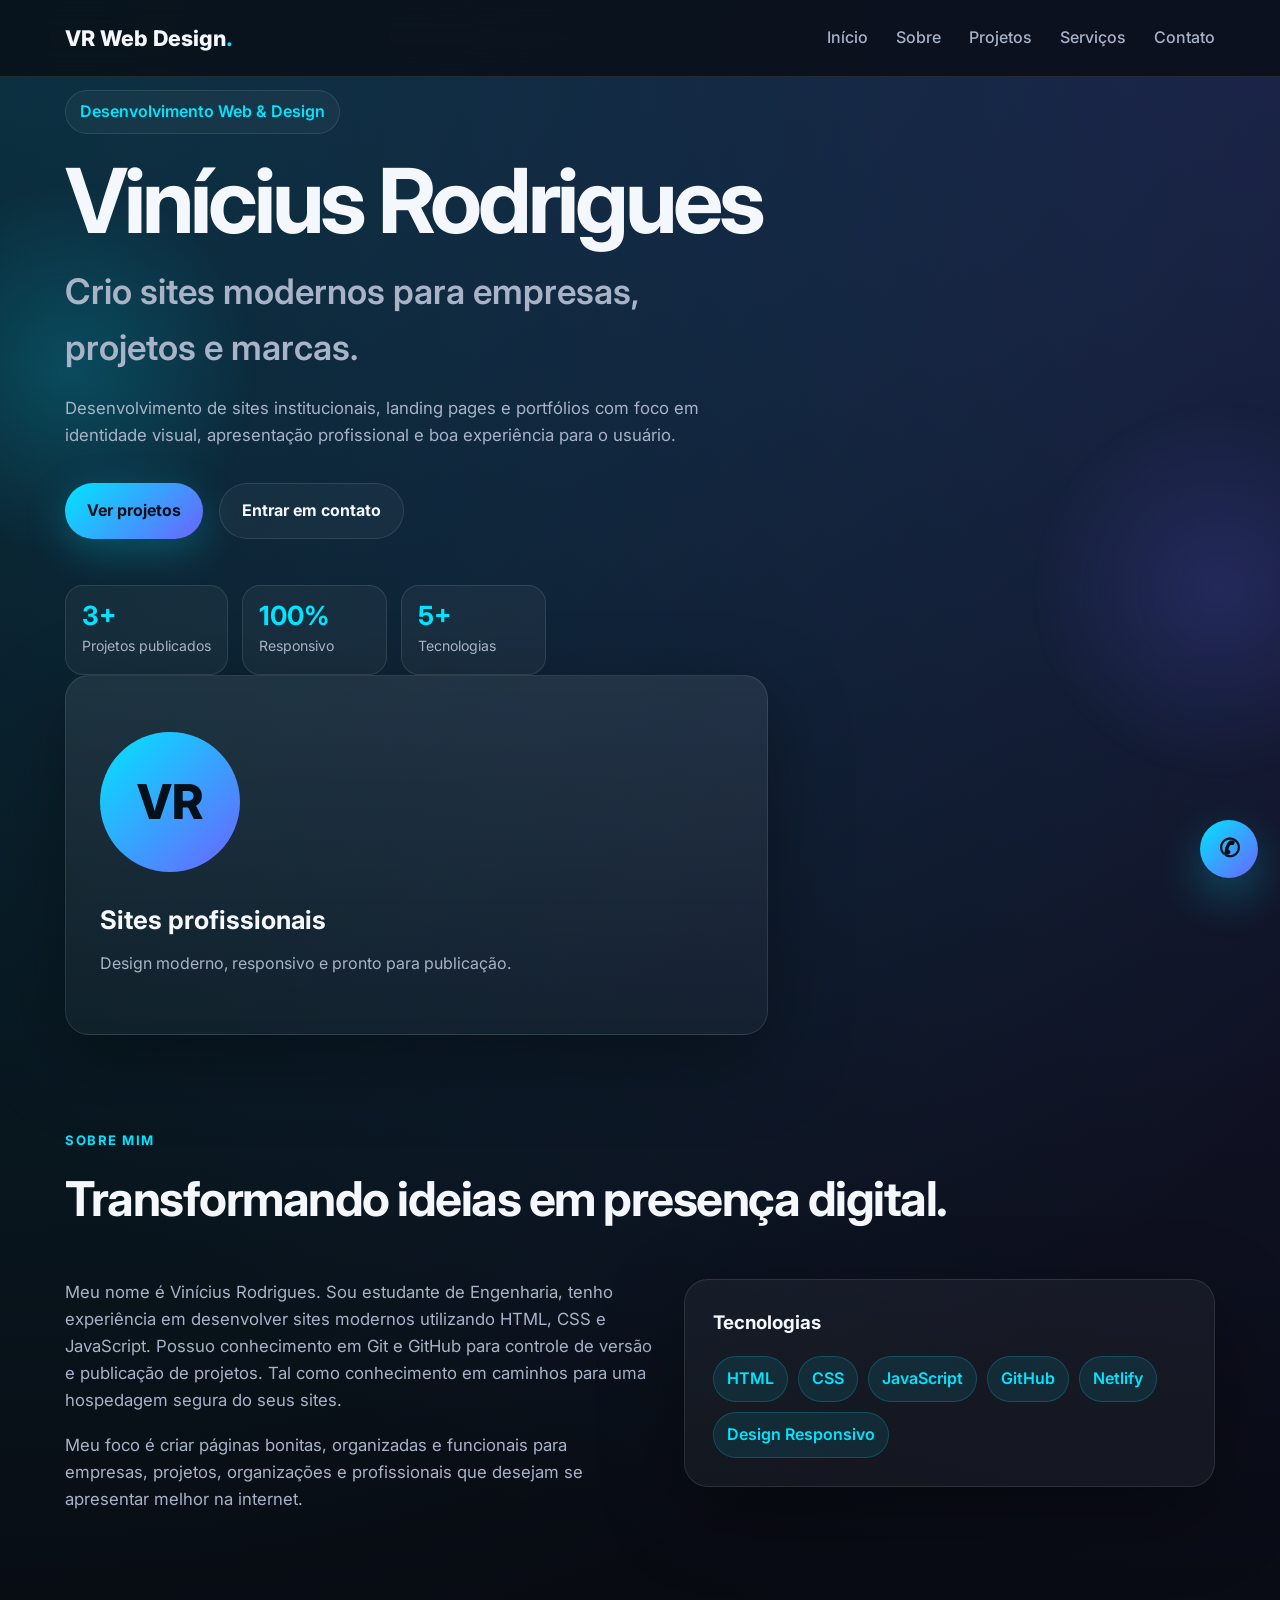
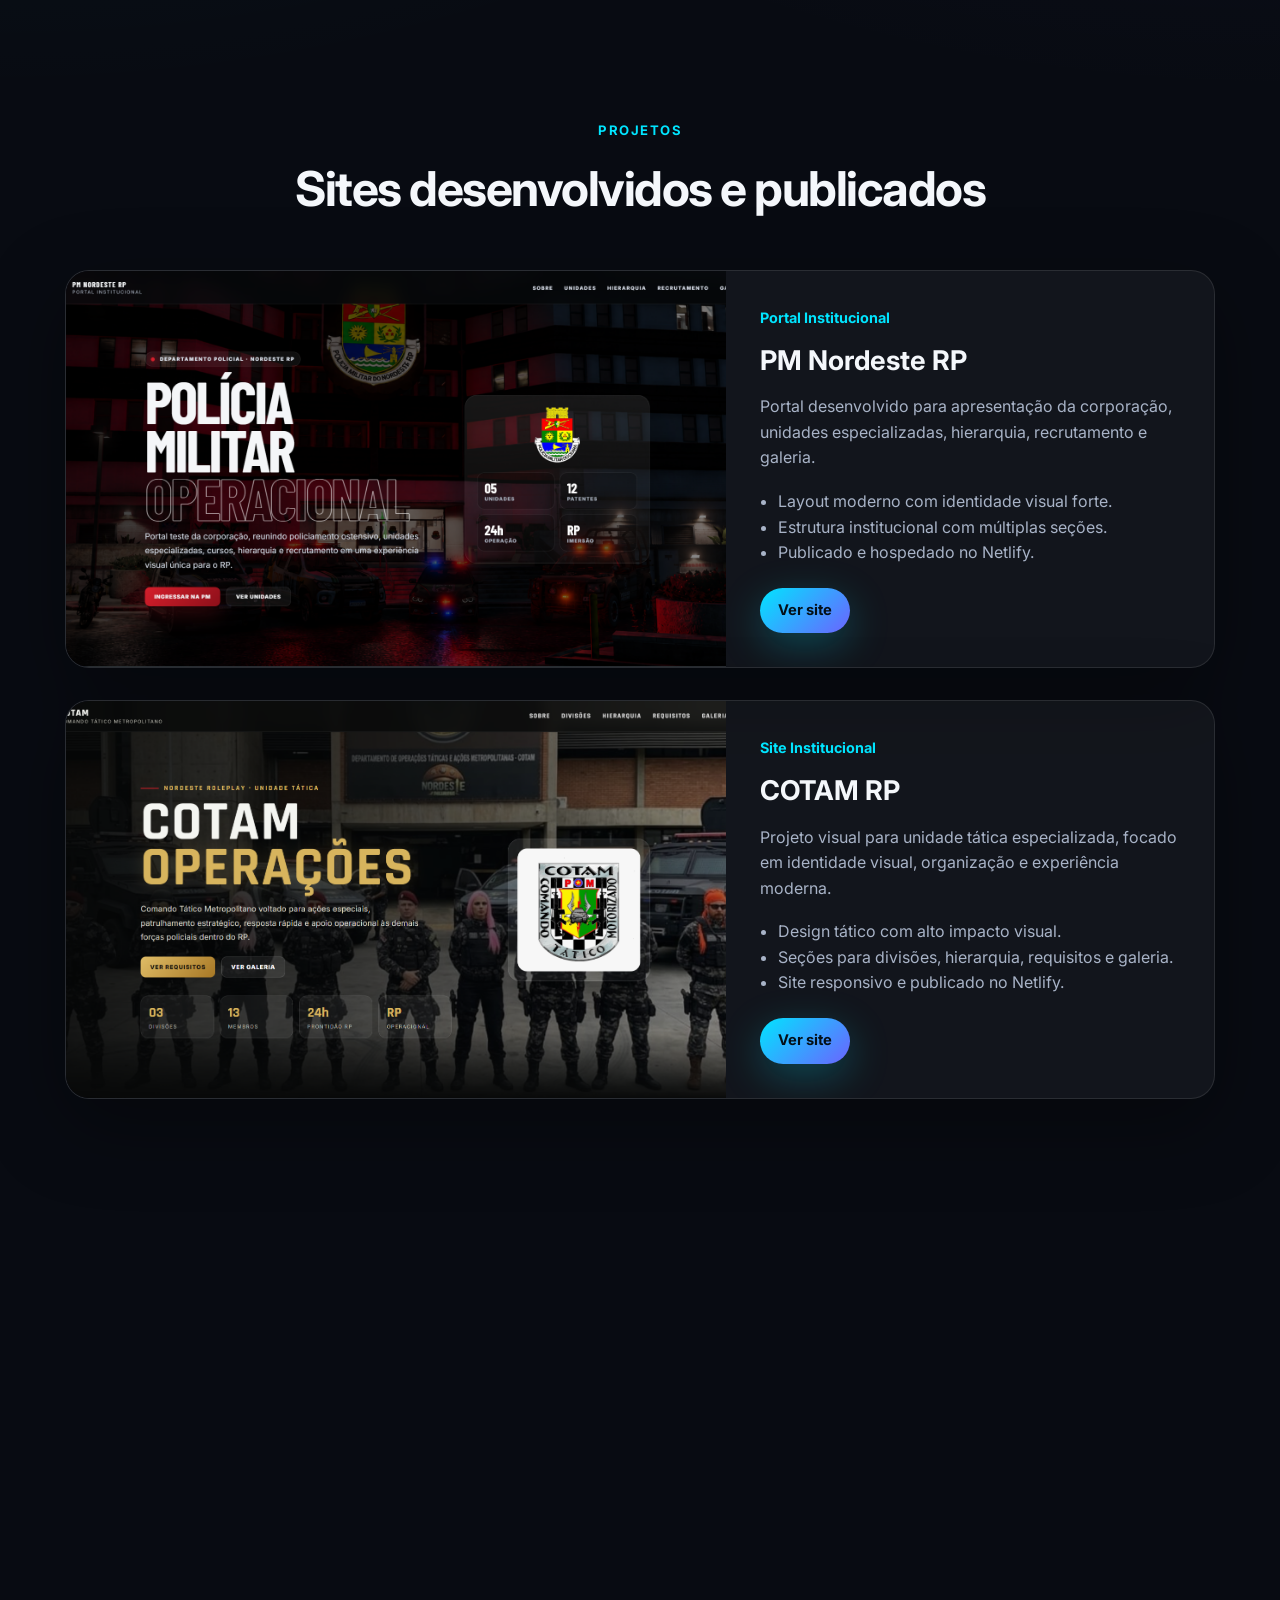
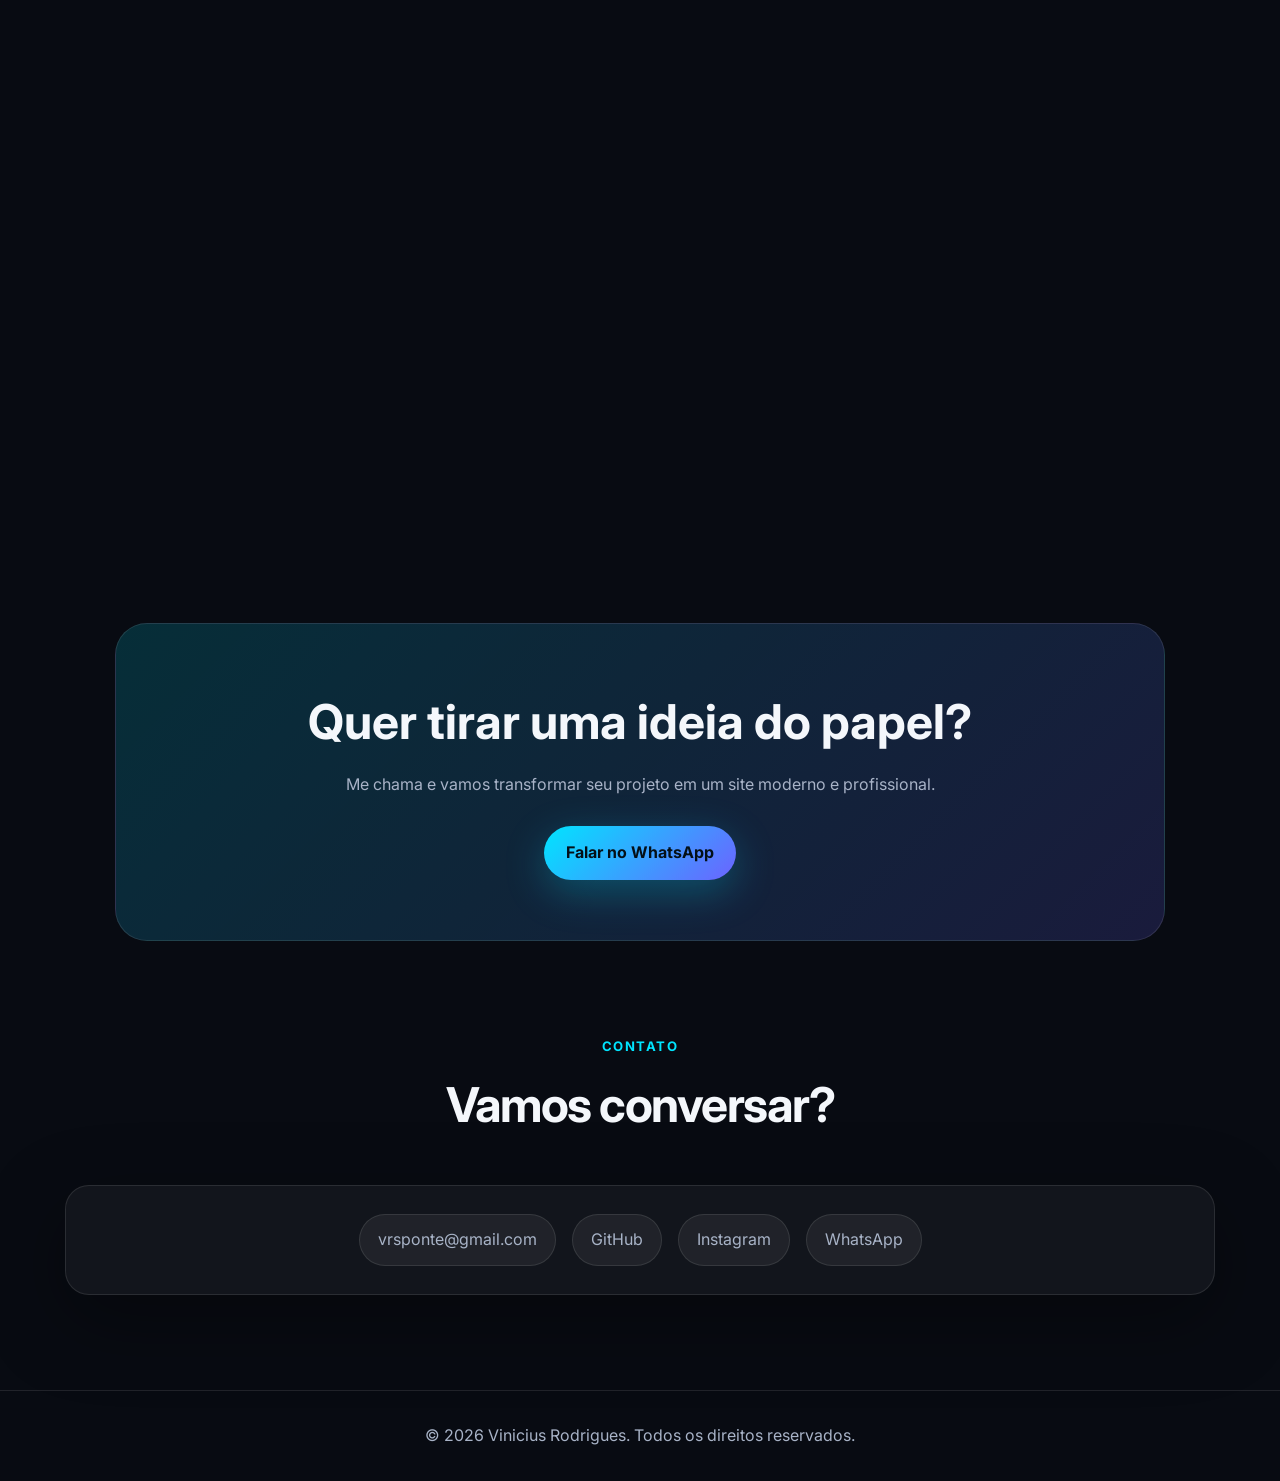
==== index.html @ f5737244 "Número atualizado" ====
<!DOCTYPE html>
<html lang="pt-BR">
<head>
  <meta charset="UTF-8" />
  <meta name="viewport" content="width=device-width, initial-scale=1.0" />
  <title>VR Web Design | Portfólio</title>
  <link rel="stylesheet" href="css/style.css" />
  <meta name="description" content="Portfólio da VR Web Design - Criação de sites modernos, institucionais e landing pages." />
</head>
<body>
  <header class="header">
    <nav class="navbar">
      <a href="#" class="logo">VR Web Design<span>.</span></a>

      <button class="menu-btn" id="menuBtn" aria-label="Abrir menu">
        ☰
      </button>

      <ul class="nav-links" id="navLinks">
        <li><a href="#inicio">Início</a></li>
        <li><a href="#sobre">Sobre</a></li>
        <li><a href="#projetos">Projetos</a></li>
        <li><a href="#servicos">Serviços</a></li>
        <li><a href="#contato">Contato</a></li>
      </ul>
    </nav>
  </header>

  <main>
    <section class="hero reveal" id="inicio">
      <div class="hero-content">
        <p class="tag">Desenvolvimento Web & Design</p>
        <h1>Vinícius Rodrigues</h1>
        <h2>Crio sites modernos para empresas, projetos e marcas.</h2>
        <p class="hero-text">
          Desenvolvimento de sites institucionais, landing pages e portfólios com foco em identidade visual,
          apresentação profissional e boa experiência para o usuário.
        </p>

        <div class="hero-buttons">
          <a href="#projetos" class="btn primary">Ver projetos</a>
          <a href="#contato" class="btn secondary">Entrar em contato</a>
        
        <div class="hero-stats">
          <div><strong data-count="3">0</strong><span>Projetos publicados</span></div>
          <div><strong data-count="100">0</strong><span>Responsivo</span></div>
          <div><strong data-count="5">0</strong><span>Tecnologias</span></div>
        </div>
      </div>

      <div class="hero-card float-card">
        <div class="profile-circle">VR</div>
        <h3>Sites profissionais</h3>
        <p>Design moderno, responsivo e pronto para publicação.</p>
      </div>
    </section>

    <section class="section about reveal" id="sobre">
      <div class="section-title">
        <p>Sobre mim</p>
        <h2>Transformando ideias em presença digital.</h2>
      </div>

      <div class="about-grid">
        <div>
          <p>
            Meu nome é Vinícius Rodrigues. Sou estudante de Engenharia, tenho experiência em desenvolver
            sites modernos utilizando HTML, CSS e JavaScript. Possuo conhecimento em Git e GitHub para
            controle de versão e publicação de projetos. Tal como conhecimento em caminhos para uma
            hospedagem segura do seus sites.
          </p>
          <p>
            Meu foco é criar páginas bonitas, organizadas e funcionais para empresas, projetos, organizações
            e profissionais que desejam se apresentar melhor na internet.
          </p>
        </div>

        <div class="skills-box">
          <h3>Tecnologias</h3>
          <div class="skills">
            <span>HTML</span>
            <span>CSS</span>
            <span>JavaScript</span>
            <span>GitHub</span>
            <span>Netlify</span>
            <span>Design Responsivo</span>
          </div>
        </div>
      </div>
    </section>

    <section class="section projects reveal" id="projetos">
      <div class="section-title center">
        <p>Projetos</p>
        <h2>Sites desenvolvidos e publicados</h2>
      </div>

      <div class="projects-grid">
        <article class="project-card reveal-item">
          <a href="https://pm-nrp.netlify.app" target="_blank" class="project-image-link" aria-label="Acessar PM Nordeste RP">
            <img src="assets/imagens/pm-nordeste-rp.png" alt="Screenshot do site PM Nordeste RP" class="project-image">
          </a>
          <div class="project-info">
            <span>Portal Institucional</span>
            <h3>PM Nordeste RP</h3>
            <p>
              Portal desenvolvido para apresentação da corporação, unidades especializadas, hierarquia,
              recrutamento e galeria.
            </p>
            <ul>
              <li>Layout moderno com identidade visual forte.</li>
              <li>Estrutura institucional com múltiplas seções.</li>
              <li>Publicado e hospedado no Netlify.</li>
            </ul>
            <div class="project-actions">
              <a href="https://pm-nrp.netlify.app" target="_blank" class="btn primary small">Ver site</a>
            </div>
          </div>
        </article>

        <article class="project-card reveal-item">
          <a href="https://cotamnrp.netlify.app" target="_blank" class="project-image-link" aria-label="Acessar COTAM RP">
            <img src="assets/imagens/cotam-rp.png" alt="Screenshot do site COTAM RP" class="project-image">
          </a>
          <div class="project-info">
            <span>Site Institucional</span>
            <h3>COTAM RP</h3>
            <p>
              Projeto visual para unidade tática especializada, focado em identidade visual,
              organização e experiência moderna.
            </p>
            <ul>
              <li>Design tático com alto impacto visual.</li>
              <li>Seções para divisões, hierarquia, requisitos e galeria.</li>
              <li>Site responsivo e publicado no Netlify.</li>
            </ul>
            <div class="project-actions">
              <a href="https://cotamnrp.netlify.app" target="_blank" class="btn primary small">Ver site</a>
            </div>
          </div>
        </article>

        <article class="project-card reveal-item">
          <a href="https://aiotisolucoes.com.br" target="_blank" class="project-image-link" aria-label="Acessar AIOTI Soluções Industriais">
            <img src="assets/imagens/aioti.png" alt="Screenshot do site AIOTI Soluções Industriais" class="project-image">
          </a>
          <div class="project-info">
            <span>Site Empresarial</span>
            <h3>AIOTI Soluções Industriais</h3>
            <p>
              Site corporativo voltado para automação industrial, monitoramento IoT, coleta de dados
              e soluções para indústria.
            </p>
            <ul>
              <li>Visual claro, tecnológico e profissional.</li>
              <li>Apresentação de serviços, projetos e soluções industriais.</li>
              <li>Publicado com domínio próprio.</li>
            </ul>
            <div class="project-actions">
              <a href="https://aiotisolucoes.com.br" target="_blank" class="btn primary small">Ver site</a>
            </div>
          </div>
        </article>
      </div>
    </section>

    <section class="section services reveal" id="servicos">
      <div class="section-title center">
        <p>Serviços</p>
        <h2>O que posso desenvolver</h2>
      </div>

      <div class="services-grid">
        <div class="service-card reveal-item">
          <h3>Landing Pages</h3>
          <p>Páginas objetivas para apresentar produtos, serviços, eventos ou campanhas.</p>
        </div>

        <div class="service-card reveal-item">
          <h3>Sites Institucionais</h3>
          <p>Sites completos para empresas, negócios, organizações e projetos.</p>
        </div>

        <div class="service-card reveal-item">
          <h3>Portfólios</h3>
          <p>Sites pessoais para profissionais mostrarem trabalhos, serviços e contato.</p>
        </div>

        <div class="service-card reveal-item">
          <h3>Manutenção</h3>
          <p>Ajustes visuais, atualização de informações, melhorias e novas seções.</p>
        </div>
      </div>
    </section>

    <section class="cta reveal">
      <h2>Quer tirar uma ideia do papel?</h2>
      <p>Me chama e vamos transformar seu projeto em um site moderno e profissional.</p>
      <a href="https://wa.me/5585999100100" class="btn primary" target="_blank">Falar no WhatsApp</a>
    </section>

    <section class="section contact reveal" id="contato">
      <div class="section-title center">
        <p>Contato</p>
        <h2>Vamos conversar?</h2>
      </div>

      <div class="contact-box">
        <a href="mailto:vrsponte@gmail.com">vrsponte@gmail.com</a>
        <a href="https://github.com/Viniciusaioti06" target="_blank">GitHub</a>
        <a href="https://instagram.com/seuinstagram" target="_blank">Instagram</a>
        <a href="https://wa.me/5585999100100" target="_blank">WhatsApp</a>
      </div>
    </section>
  </main>

  <footer>
    <p>© 2026 Vinicius Rodrigues. Todos os direitos reservados.</p>
  </footer>

  <script src="js/script.js"></script>
  <a href="https://wa.me/5585999100100" class="whatsapp-float" target="_blank" aria-label="Falar no WhatsApp">✆</a>
</body>
</html>
---- css/style.css ----
@import url('https://fonts.googleapis.com/css2?family=Inter:wght@400;500;600;700;800&display=swap');

:root {
  --bg: #080b12;
  --bg-soft: #0f1522;
  --card: #121a2a;
  --text: #f4f7fb;
  --muted: #a8b3c7;
  --line: rgba(255,255,255,0.10);
  --accent: #00e5ff;
  --accent-2: #6c63ff;
  --radius: 24px;
  --shadow: 0 25px 80px rgba(0,0,0,0.35);
}

* {
  margin: 0;
  padding: 0;
  box-sizing: border-box;
}

html { scroll-behavior: smooth; }

body {
  font-family: 'Inter', sans-serif;
  background:
    radial-gradient(circle at top left, rgba(0, 229, 255, 0.16), transparent 35%),
    radial-gradient(circle at top right, rgba(108, 99, 255, 0.20), transparent 35%),
    var(--bg);
  color: var(--text);
  line-height: 1.6;
}

a { color: inherit; text-decoration: none; }

.header {
  position: fixed;
  top: 0;
  width: 100%;
  z-index: 100;
  background: rgba(8, 11, 18, 0.75);
  backdrop-filter: blur(18px);
  border-bottom: 1px solid var(--line);
}

.navbar {
  width: min(1150px, 92%);
  margin: auto;
  height: 76px;
  display: flex;
  align-items: center;
  justify-content: space-between;
}

.logo { font-size: 1.35rem; font-weight: 800; }
.logo span { color: var(--accent); }

.nav-links {
  display: flex;
  list-style: none;
  gap: 28px;
}

.nav-links a {
  color: var(--muted);
  font-weight: 500;
  transition: 0.3s;
}

.nav-links a:hover { color: var(--accent); }

.menu-btn {
  display: none;
  background: none;
  color: white;
  border: none;
  font-size: 1.8rem;
  cursor: pointer;
}

.hero {
  min-height: 100vh;
  width: min(1150px, 92%);
  margin: auto;
  display: grid;
  grid-template-columns: 1.4fr 0.8fr;
  gap: 45px;
  align-items: center;
  padding-top: 90px;
}

.tag {
  display: inline-block;
  padding: 8px 14px;
  border: 1px solid var(--line);
  border-radius: 999px;
  color: var(--accent);
  background: rgba(255,255,255,0.04);
  margin-bottom: 24px;
  font-weight: 600;
}

.hero h1 {
  font-size: clamp(3rem, 7vw, 5.8rem);
  line-height: 0.95;
  letter-spacing: -4px;
  margin-bottom: 20px;
}

.hero h2 {
  font-size: clamp(1.5rem, 3vw, 2.2rem);
  color: var(--muted);
  font-weight: 600;
  max-width: 760px;
  margin-bottom: 20px;
}

.hero-text {
  color: var(--muted);
  max-width: 690px;
  font-size: 1.05rem;
}

.hero-buttons {
  display: flex;
  gap: 16px;
  margin-top: 34px;
  flex-wrap: wrap;
}

.btn {
  padding: 14px 22px;
  border-radius: 999px;
  font-weight: 700;
  transition: transform 0.3s, box-shadow 0.3s;
  display: inline-flex;
  align-items: center;
  justify-content: center;
}

.btn:hover { transform: translateY(-3px); }

.primary {
  background: linear-gradient(135deg, var(--accent), var(--accent-2));
  color: #041018;
  box-shadow: 0 12px 40px rgba(0, 229, 255, 0.25);
}

.secondary {
  border: 1px solid var(--line);
  color: var(--text);
  background: rgba(255,255,255,0.04);
}

.small {
  padding: 11px 18px;
  font-size: 0.92rem;
}

.hero-card {
  background: linear-gradient(180deg, rgba(255,255,255,0.08), rgba(255,255,255,0.03));
  border: 1px solid var(--line);
  border-radius: var(--radius);
  padding: 34px;
  box-shadow: var(--shadow);
  min-height: 360px;
  display: flex;
  flex-direction: column;
  justify-content: center;
}

.profile-circle {
  width: 140px;
  height: 140px;
  border-radius: 50%;
  background: linear-gradient(135deg, var(--accent), var(--accent-2));
  display: grid;
  place-items: center;
  font-size: 3rem;
  font-weight: 800;
  color: #06101a;
  margin-bottom: 28px;
}

.hero-card h3 { font-size: 1.6rem; margin-bottom: 10px; }
.hero-card p { color: var(--muted); }

.section {
  width: min(1150px, 92%);
  margin: auto;
  padding: 95px 0;
}

.section-title { margin-bottom: 42px; }
.section-title.center { text-align: center; }

.section-title p {
  color: var(--accent);
  font-weight: 700;
  text-transform: uppercase;
  letter-spacing: 1.5px;
  font-size: 0.82rem;
  margin-bottom: 10px;
}

.section-title h2 {
  font-size: clamp(2rem, 4vw, 3rem);
  letter-spacing: -1.5px;
}

.about-grid {
  display: grid;
  grid-template-columns: 1fr 0.9fr;
  gap: 30px;
  align-items: start;
}

.about-grid p {
  color: var(--muted);
  font-size: 1.05rem;
  margin-bottom: 18px;
}

.skills-box,
.service-card,
.project-card,
.contact-box {
  background: rgba(255,255,255,0.045);
  border: 1px solid var(--line);
  border-radius: var(--radius);
  box-shadow: var(--shadow);
}

.skills-box { padding: 28px; }
.skills-box h3 { margin-bottom: 18px; }

.skills {
  display: flex;
  flex-wrap: wrap;
  gap: 10px;
}

.skills span {
  background: rgba(0, 229, 255, 0.09);
  color: var(--accent);
  border: 1px solid rgba(0, 229, 255, 0.20);
  border-radius: 999px;
  padding: 9px 13px;
  font-weight: 600;
}

.projects-grid {
  display: grid;
  gap: 32px;
}

.project-card {
  overflow: hidden;
  display: grid;
  grid-template-columns: 1.15fr 0.85fr;
}

.project-image-link {
  min-height: 340px;
  overflow: hidden;
  background: #0b0f19;
  display: block;
}

.project-image {
  width: 100%;
  height: 100%;
  min-height: 340px;
  object-fit: cover;
  object-position: top center;
  display: block;
  transition: transform 0.5s ease, filter 0.5s ease;
}

.project-image-link:hover .project-image {
  transform: scale(1.04);
  filter: brightness(1.08);
}

.project-info { padding: 34px; }

.project-info span {
  color: var(--accent);
  font-weight: 700;
  font-size: 0.9rem;
}

.project-info h3 {
  font-size: 1.7rem;
  margin: 8px 0 12px;
}

.project-info p,
.project-info li {
  color: var(--muted);
}

.project-info ul {
  margin: 18px 0 22px;
  padding-left: 18px;
}

.project-actions {
  display: flex;
  gap: 12px;
  flex-wrap: wrap;
}

.services-grid {
  display: grid;
  grid-template-columns: repeat(4, 1fr);
  gap: 18px;
}

.service-card {
  padding: 26px;
  transition: 0.3s;
}

.service-card:hover {
  transform: translateY(-6px);
  border-color: rgba(0, 229, 255, 0.35);
}

.service-card h3 { margin-bottom: 12px; }
.service-card p { color: var(--muted); }

.cta {
  width: min(1050px, 92%);
  margin: 35px auto 0;
  padding: 60px 28px;
  border-radius: 32px;
  text-align: center;
  background: linear-gradient(135deg, rgba(0,229,255,0.16), rgba(108,99,255,0.18));
  border: 1px solid var(--line);
}

.cta h2 {
  font-size: clamp(2rem, 4vw, 3rem);
  margin-bottom: 12px;
}

.cta p {
  color: var(--muted);
  margin-bottom: 28px;
}

.contact-box {
  padding: 28px;
  display: flex;
  justify-content: center;
  gap: 16px;
  flex-wrap: wrap;
}

.contact-box a {
  padding: 12px 18px;
  background: rgba(255,255,255,0.06);
  border-radius: 999px;
  border: 1px solid var(--line);
  color: var(--muted);
  transition: 0.3s;
}

.contact-box a:hover {
  color: var(--accent);
  transform: translateY(-3px);
}

footer {
  text-align: center;
  padding: 32px;
  color: var(--muted);
  border-top: 1px solid var(--line);
}

@media (max-width: 900px) {
  .menu-btn { display: block; }

  .nav-links {
    position: absolute;
    top: 76px;
    right: 4%;
    width: 230px;
    padding: 22px;
    border-radius: 18px;
    background: #101624;
    border: 1px solid var(--line);
    display: none;
    flex-direction: column;
    gap: 16px;
  }

  .nav-links.active { display: flex; }

  .hero,
  .about-grid,
  .project-card {
    grid-template-columns: 1fr;
  }

  .hero { padding-top: 125px; }

  .hero-card { min-height: auto; }

  .services-grid {
    grid-template-columns: repeat(2, 1fr);
  }

  .project-image-link,
  .project-image {
    min-height: 260px;
  }
}

@media (max-width: 600px) {
  .hero h1 { letter-spacing: -2px; }

  .services-grid {
    grid-template-columns: 1fr;
  }

  .project-info {
    padding: 24px;
  }

  .project-image-link,
  .project-image {
    min-height: 220px;
  }
}


/* ===== Animações e refinamentos VR Web Design ===== */

body::before,
body::after {
  content: "";
  position: fixed;
  width: 380px;
  height: 380px;
  border-radius: 50%;
  background: radial-gradient(circle, rgba(0, 229, 255, 0.18), transparent 70%);
  filter: blur(6px);
  pointer-events: none;
  z-index: -1;
  animation: bgFloat 12s ease-in-out infinite alternate;
}

body::before {
  left: -120px;
  top: 180px;
}

body::after {
  right: -130px;
  bottom: 120px;
  background: radial-gradient(circle, rgba(108, 99, 255, 0.18), transparent 70%);
  animation-delay: 2s;
}

@keyframes bgFloat {
  from {
    transform: translate3d(0, 0, 0) scale(1);
  }
  to {
    transform: translate3d(35px, -35px, 0) scale(1.12);
  }
}

.reveal,
.reveal-item {
  opacity: 0;
  transform: translateY(34px);
  transition: opacity 0.75s ease, transform 0.75s ease;
}

.reveal.show,
.reveal-item.show {
  opacity: 1;
  transform: translateY(0);
}

.reveal-item:nth-child(2) {
  transition-delay: 0.12s;
}

.reveal-item:nth-child(3) {
  transition-delay: 0.24s;
}

.reveal-item:nth-child(4) {
  transition-delay: 0.36s;
}

.hero-content {
  animation: heroEnter 0.9s ease forwards;
}

@keyframes heroEnter {
  from {
    opacity: 0;
    transform: translateY(28px);
  }
  to {
    opacity: 1;
    transform: translateY(0);
  }
}

.float-card {
  animation: cardFloat 4.5s ease-in-out infinite;
}

@keyframes cardFloat {
  0%, 100% {
    transform: translateY(0);
  }
  50% {
    transform: translateY(-12px);
  }
}

.hero-stats {
  display: flex;
  gap: 14px;
  flex-wrap: wrap;
  margin-top: 30px;
}

.hero-stats div {
  min-width: 145px;
  padding: 16px;
  border: 1px solid var(--line);
  border-radius: 18px;
  background: rgba(255,255,255,0.045);
}

.hero-stats strong {
  display: block;
  font-size: 1.65rem;
  color: var(--accent);
  line-height: 1;
}

.hero-stats span {
  display: block;
  margin-top: 7px;
  color: var(--muted);
  font-size: 0.88rem;
}

.project-card,
.service-card,
.contact-box,
.skills-box,
.hero-card {
  transition: transform 0.35s ease, border-color 0.35s ease, box-shadow 0.35s ease;
}

.project-card:hover {
  transform: translateY(-8px);
  border-color: rgba(0, 229, 255, 0.35);
  box-shadow: 0 30px 90px rgba(0, 229, 255, 0.12);
}

.project-image {
  transition: transform 0.6s ease, filter 0.6s ease;
}

.project-image-link:hover .project-image,
.project-card:hover .project-image {
  transform: scale(1.045);
  filter: brightness(1.1) contrast(1.04);
}

.btn {
  position: relative;
  overflow: hidden;
}

.btn::after {
  content: "";
  position: absolute;
  inset: 0;
  transform: translateX(-120%);
  background: linear-gradient(90deg, transparent, rgba(255,255,255,0.28), transparent);
  transition: transform 0.55s ease;
}

.btn:hover::after {
  transform: translateX(120%);
}

.whatsapp-float {
  position: fixed;
  right: 22px;
  bottom: 22px;
  width: 58px;
  height: 58px;
  border-radius: 50%;
  display: grid;
  place-items: center;
  background: linear-gradient(135deg, var(--accent), var(--accent-2));
  color: #041018;
  font-size: 1.55rem;
  font-weight: 800;
  box-shadow: 0 18px 45px rgba(0, 229, 255, 0.28);
  z-index: 120;
  transition: transform 0.3s ease, box-shadow 0.3s ease;
}

.whatsapp-float:hover {
  transform: translateY(-5px) scale(1.04);
  box-shadow: 0 22px 60px rgba(0, 229, 255, 0.38);
}

@media (max-width: 600px) {
  .hero-stats {
    display: grid;
    grid-template-columns: 1fr;
  }

  .hero-stats div {
    min-width: auto;
  }

  .whatsapp-float {
    width: 52px;
    height: 52px;
    right: 16px;
    bottom: 16px;
  }
}

@media (prefers-reduced-motion: reduce) {
  *,
  *::before,
  *::after {
    animation: none !important;
    transition: none !important;
    scroll-behavior: auto !important;
  }

  .reveal,
  .reveal-item {
    opacity: 1;
    transform: none;
  }
}
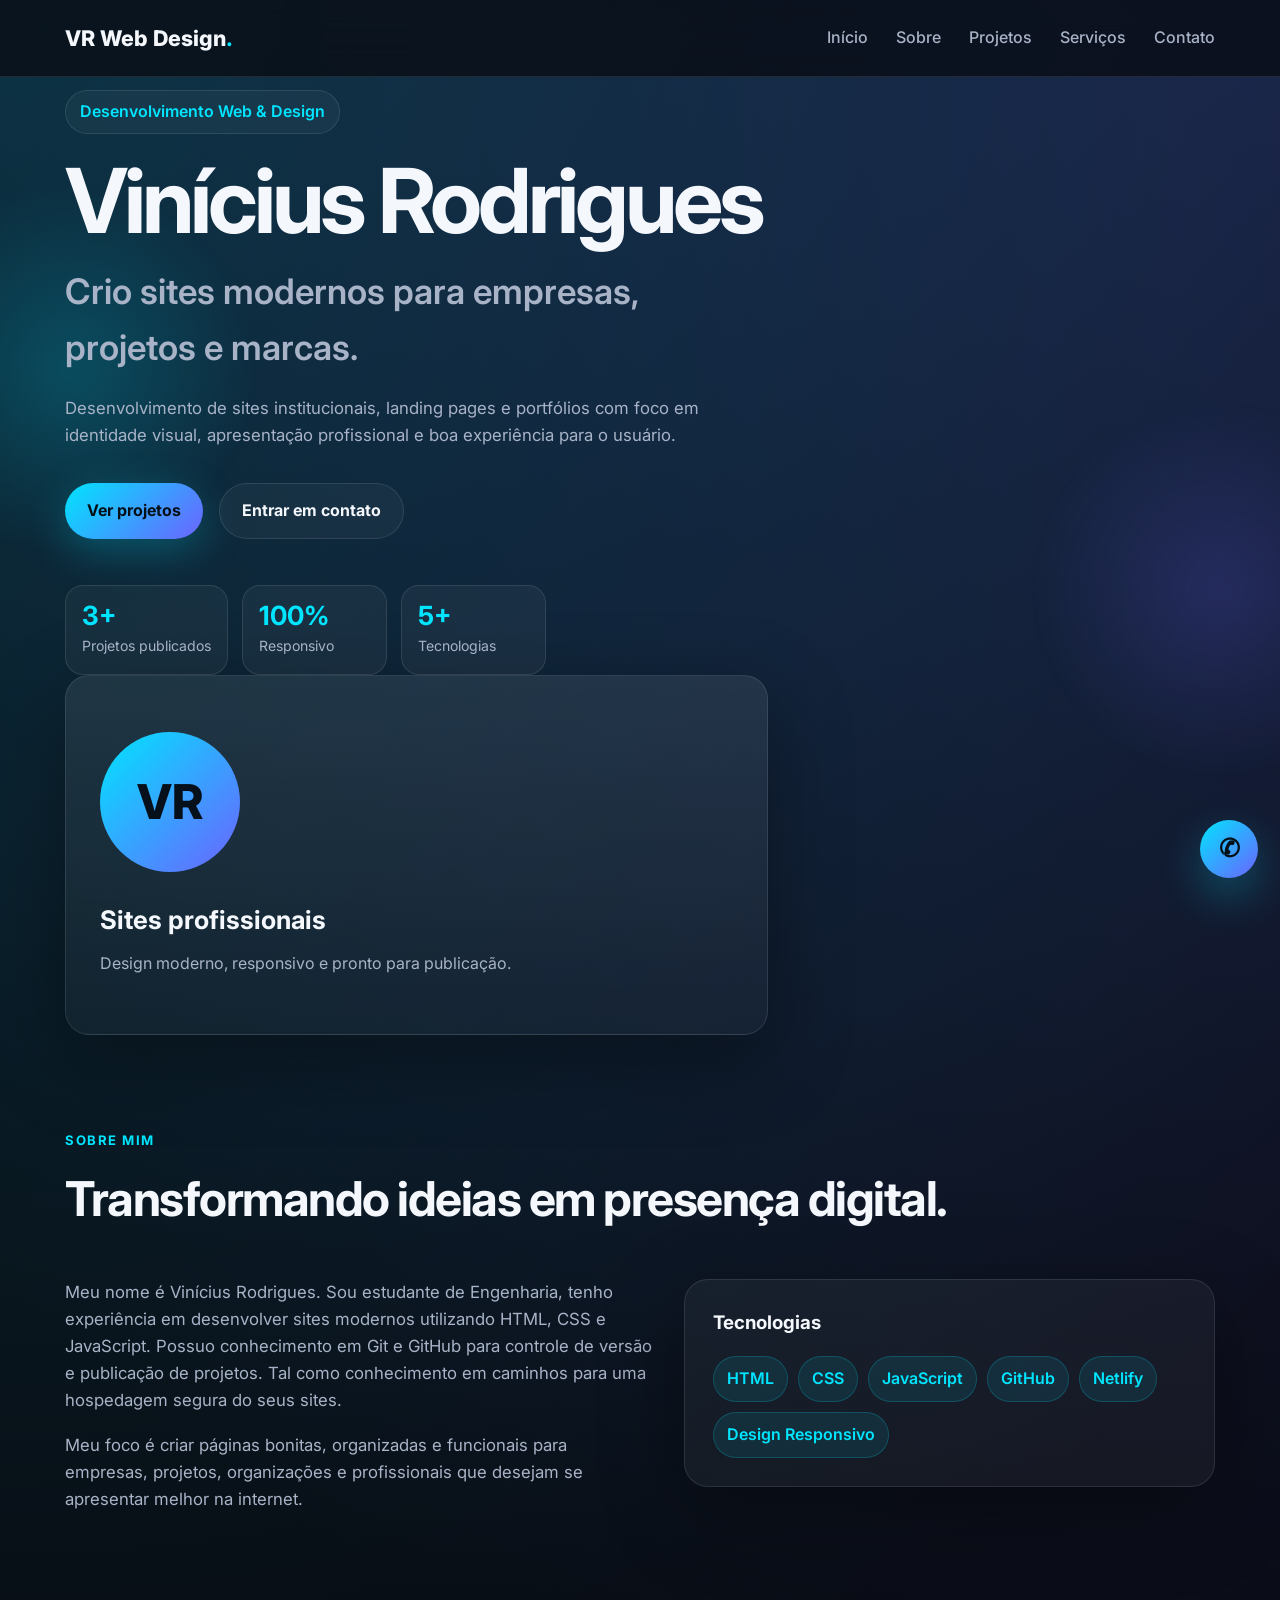
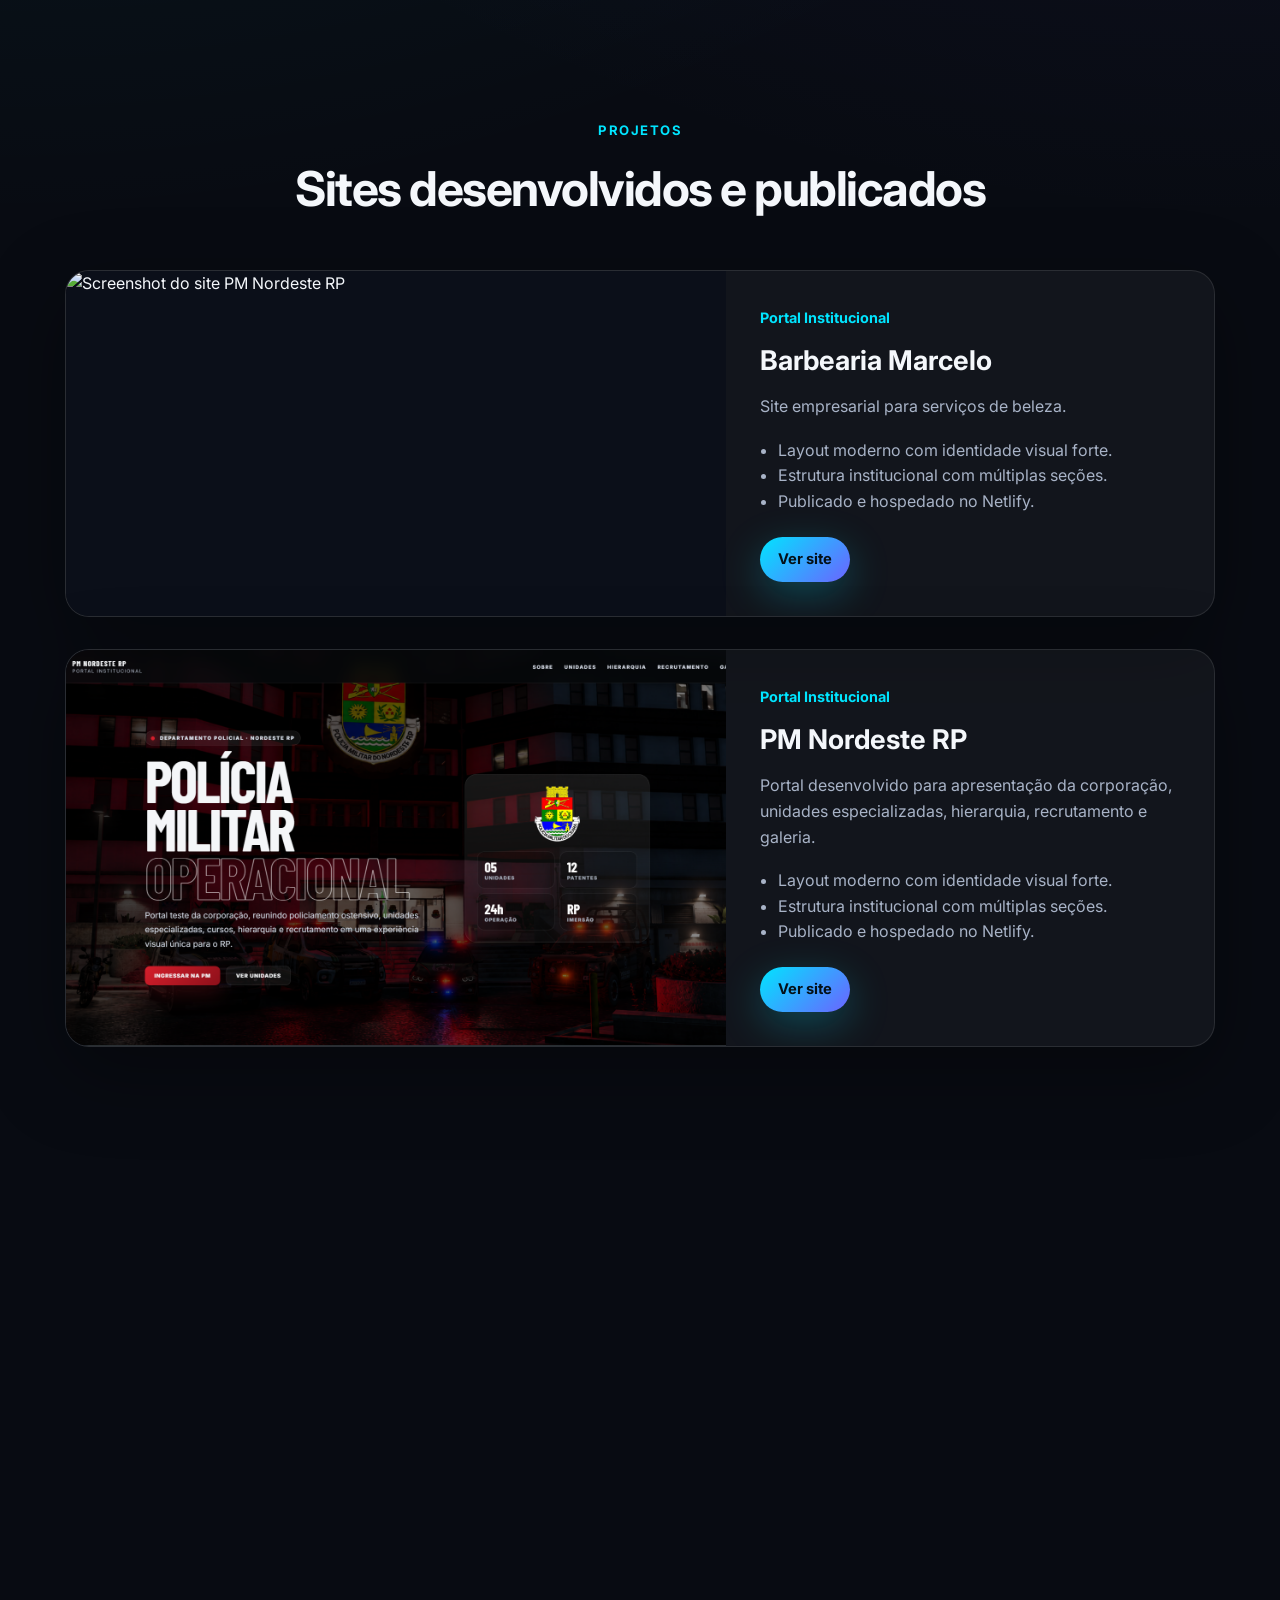
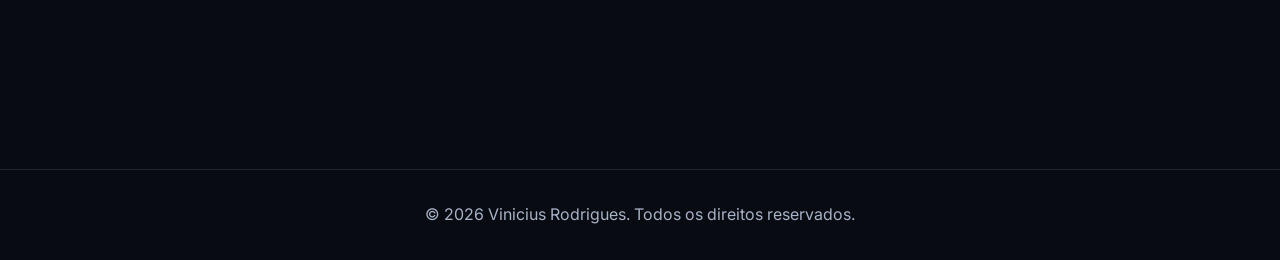
==== commit 203f9a2e: "Add project card for Barbearia Marcelo Added a new project card for Barbearia Marcelo with details a" ====
--- a/index.html
+++ b/index.html
@@ -96,6 +96,29 @@
       </div>
 
       <div class="projects-grid">
+  
+      <article class="project-card reveal-item">
+          <a href="https://barbeiro-marcelo.netlify.app" target="_blank" class="project-image-link" aria-label="Acessar Barbearia Marcelo">
+            <img src="assets/imagens/barbearia.jpeg" alt="Screenshot do site PM Nordeste RP" class="project-image">
+          </a>
+          <div class="project-info">
+            <span>Portal Institucional</span>
+            <h3>Barbearia Marcelo</h3>
+            <p>
+              Site empresarial para serviços de beleza.
+            </p>
+            <ul>
+              <li>Layout moderno com identidade visual forte.</li>
+              <li>Estrutura institucional com múltiplas seções.</li>
+              <li>Publicado e hospedado no Netlify.</li>
+            </ul>
+            <div class="project-actions">
+              <a href="https://barbeiro-marcelo.netlify.app" target="_blank" class="btn primary small">Ver site</a>
+            </div>
+          </div>
+        </article>
+  
+      <div class="projects-grid">
         <article class="project-card reveal-item">
           <a href="https://pm-nrp.netlify.app" target="_blank" class="project-image-link" aria-label="Acessar PM Nordeste RP">
             <img src="assets/imagens/pm-nordeste-rp.png" alt="Screenshot do site PM Nordeste RP" class="project-image">
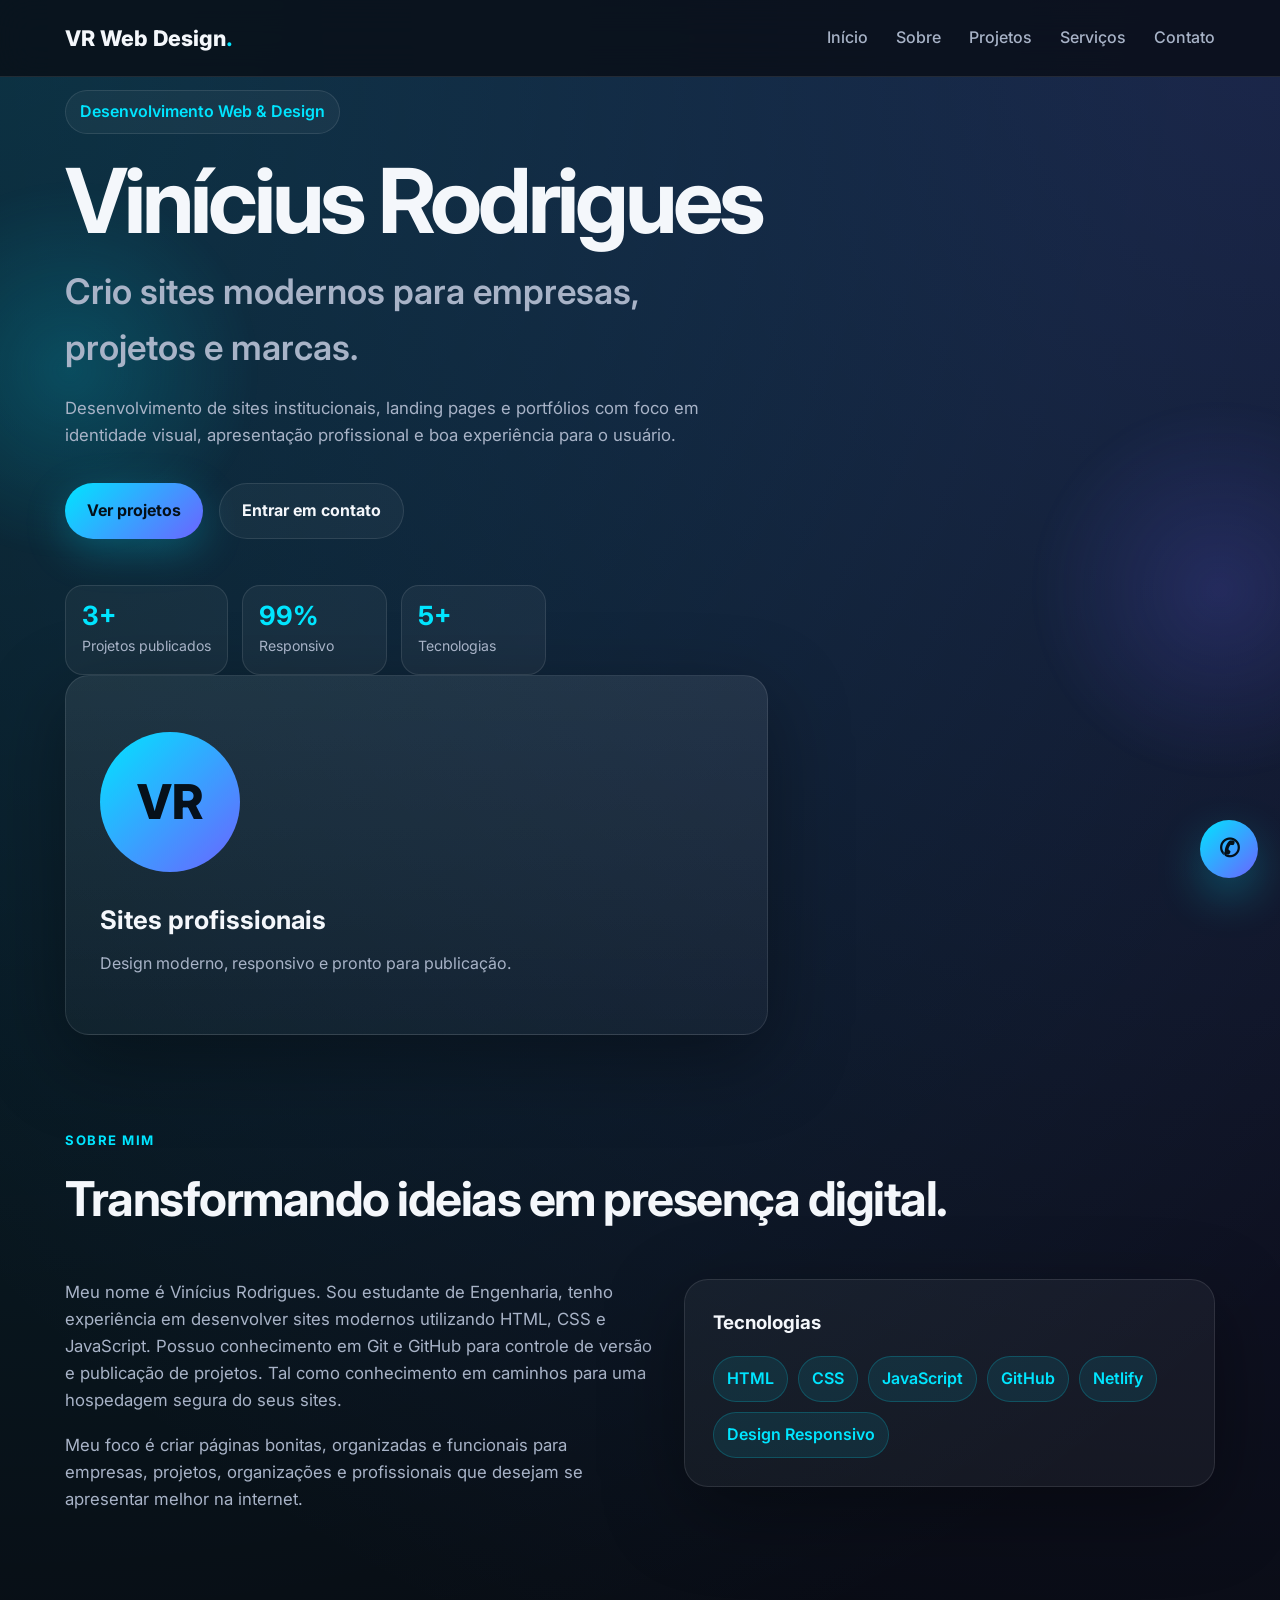
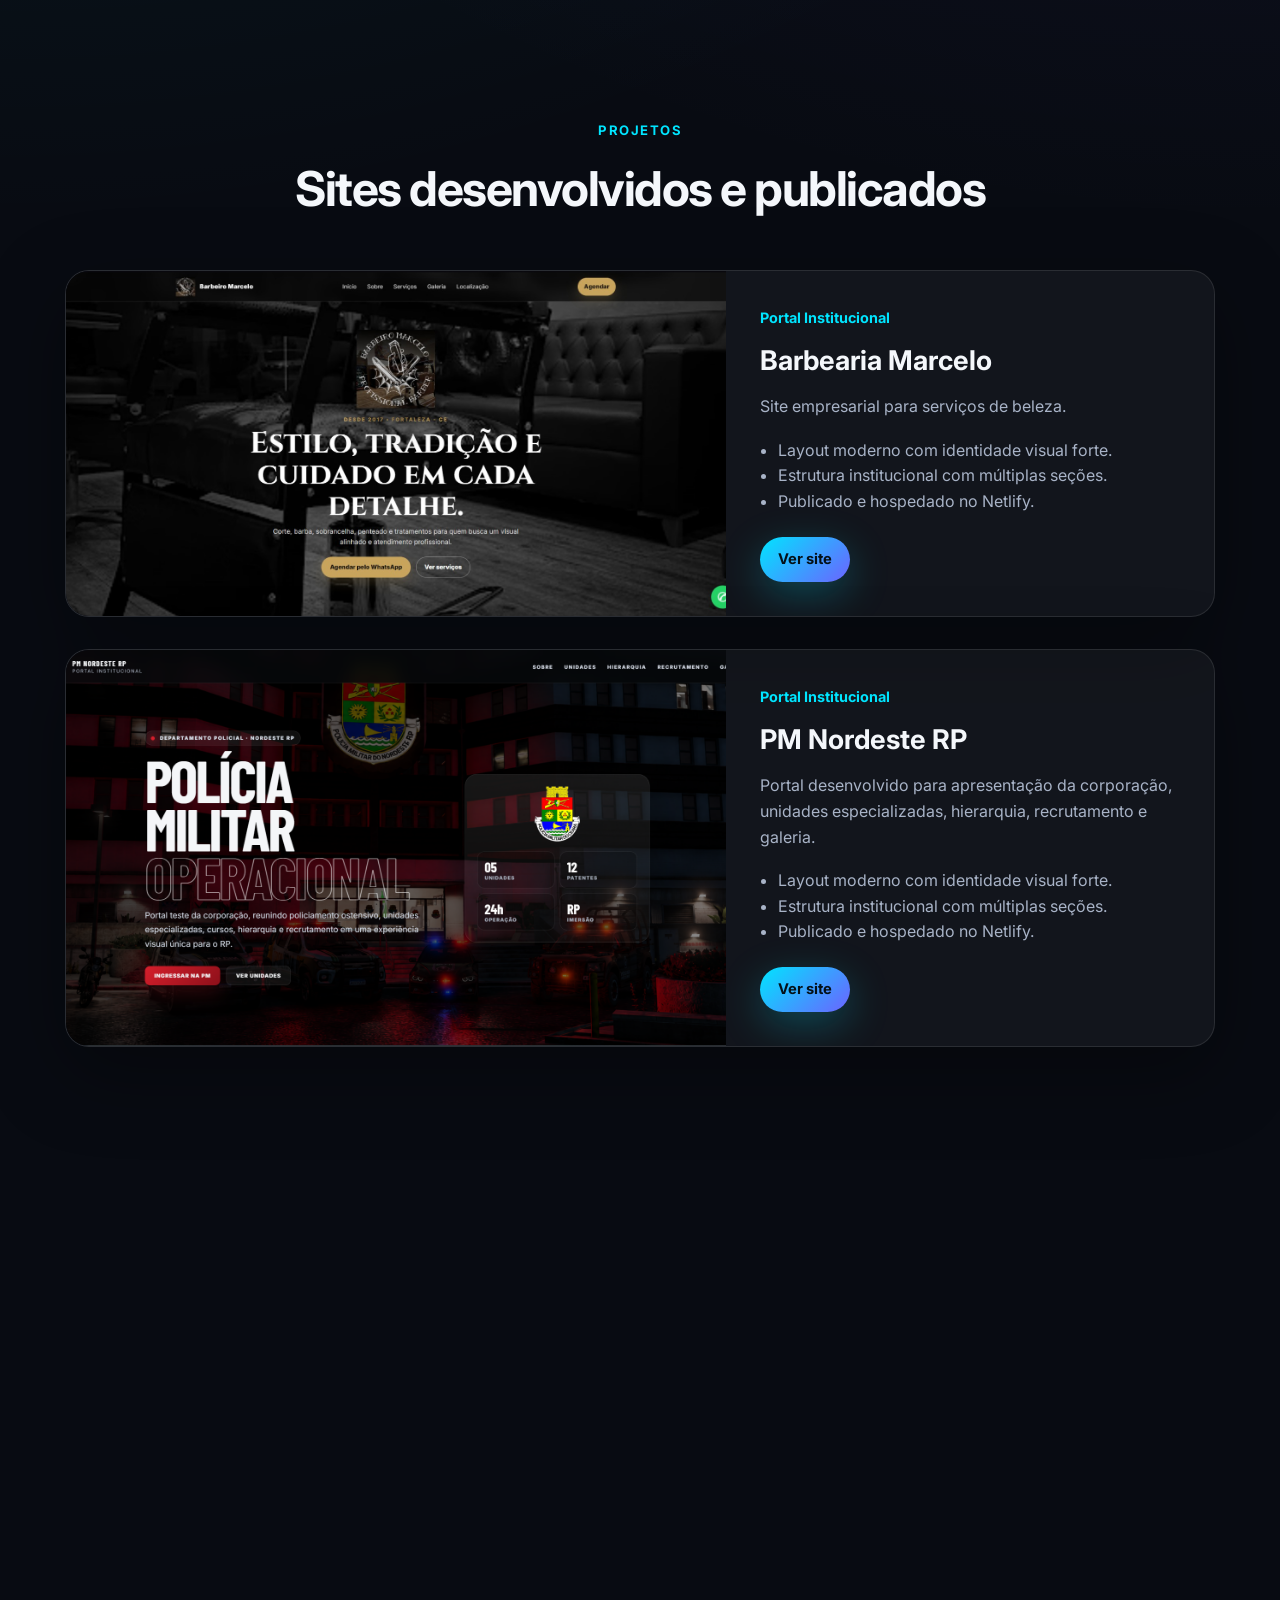
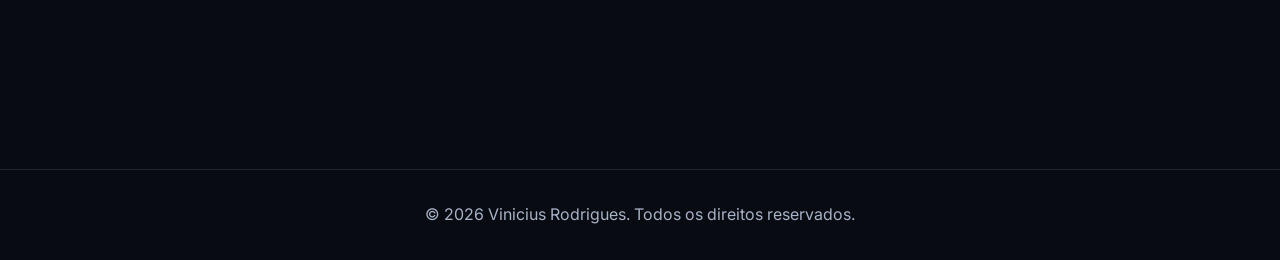
==== commit 951ed09b: "Fix image source for Barbearia Marcelo project" ====
--- a/index.html
+++ b/index.html
@@ -99,7 +99,7 @@
   
       <article class="project-card reveal-item">
           <a href="https://barbeiro-marcelo.netlify.app" target="_blank" class="project-image-link" aria-label="Acessar Barbearia Marcelo">
-            <img src="assets/imagens/barbearia.jpeg" alt="Screenshot do site PM Nordeste RP" class="project-image">
+            <img src="assets/imagens/barbearia.jpeg.jpeg" alt="Screenshot do site PM Nordeste RP" class="project-image">
           </a>
           <div class="project-info">
             <span>Portal Institucional</span>
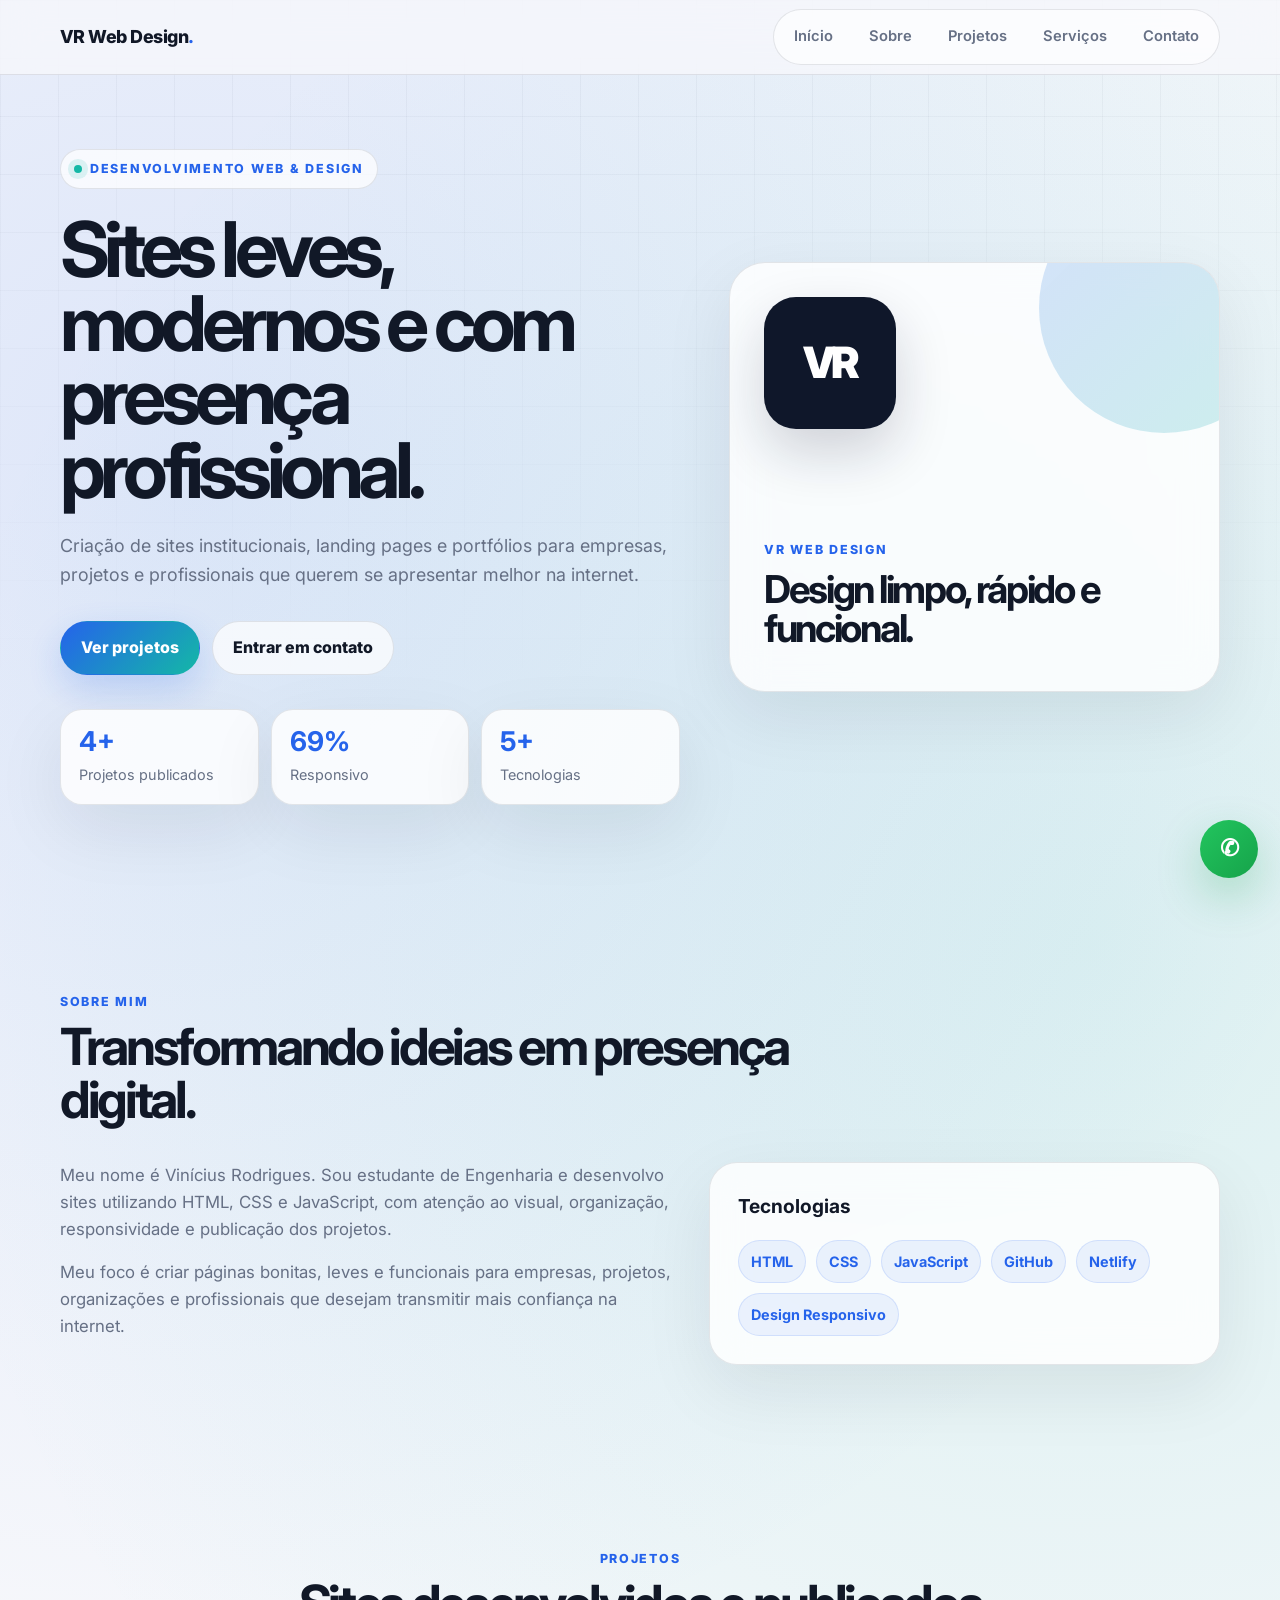
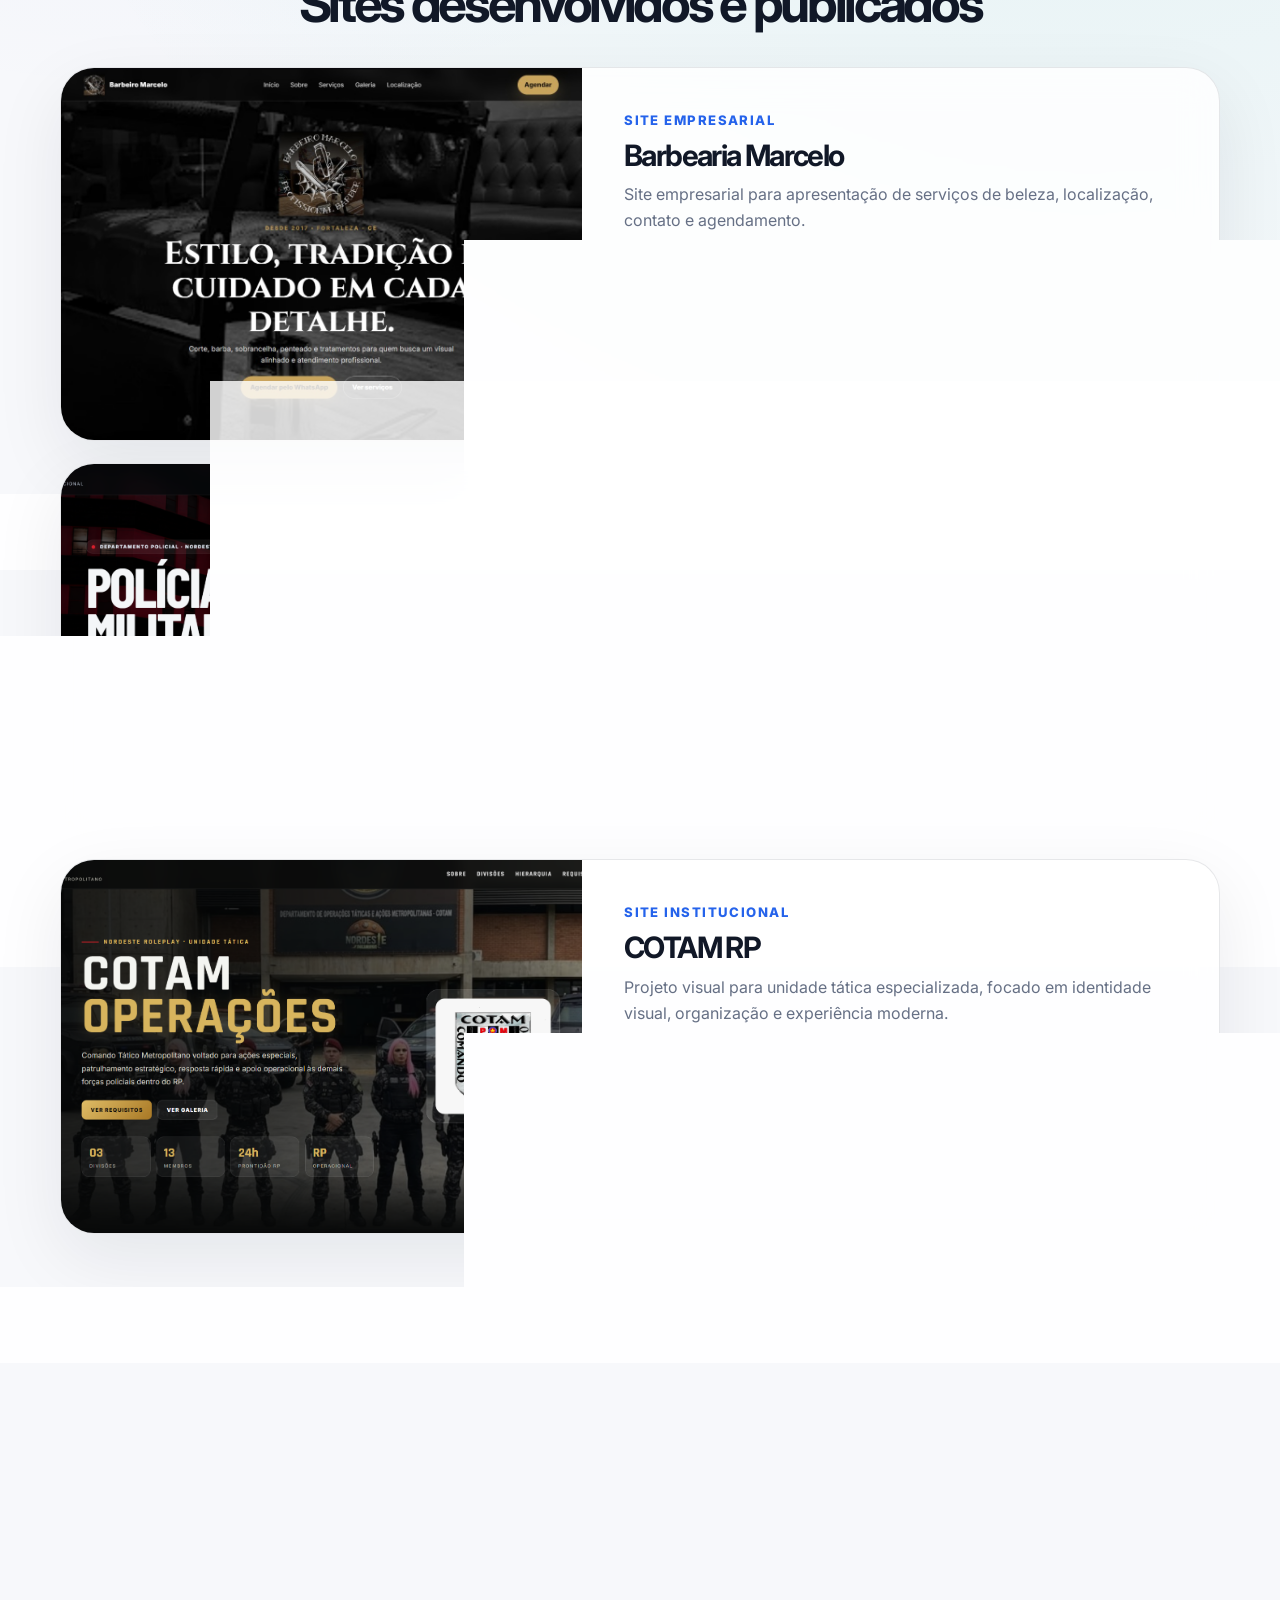
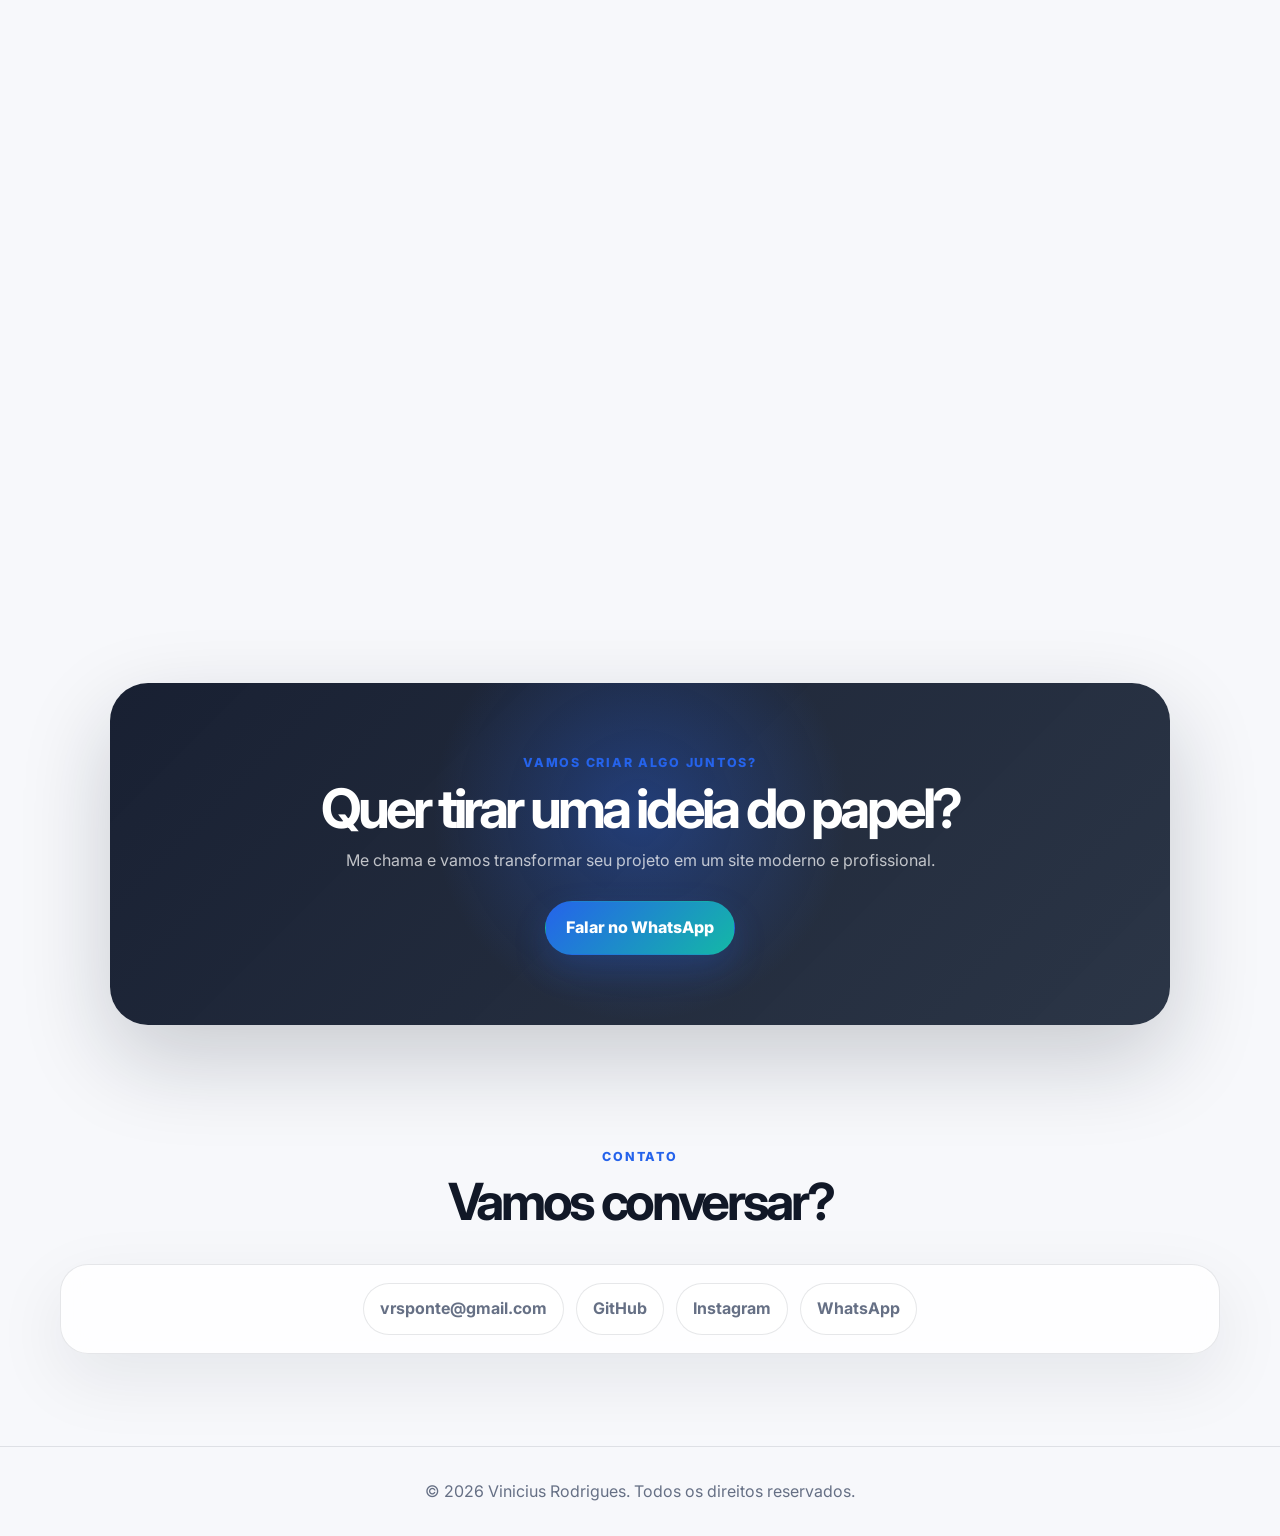
==== commit aee84a09: "Melhoria Site" ====
--- a/index.html
+++ b/index.html
@@ -4,17 +4,15 @@
   <meta charset="UTF-8" />
   <meta name="viewport" content="width=device-width, initial-scale=1.0" />
   <title>VR Web Design | Portfólio</title>
+  <meta name="description" content="Portfólio da VR Web Design - Criação de sites modernos, leves, responsivos e profissionais." />
   <link rel="stylesheet" href="css/style.css" />
-  <meta name="description" content="Portfólio da VR Web Design - Criação de sites modernos, institucionais e landing pages." />
 </head>
 <body>
   <header class="header">
     <nav class="navbar">
-      <a href="#" class="logo">VR Web Design<span>.</span></a>
-
-      <button class="menu-btn" id="menuBtn" aria-label="Abrir menu">
-        ☰
-      </button>
+      <a href="#inicio" class="logo" aria-label="Voltar ao início">VR Web Design<span>.</span></a>
+
+      <button class="menu-btn" id="menuBtn" aria-label="Abrir menu" aria-expanded="false">☰</button>
 
       <ul class="nav-links" id="navLinks">
         <li><a href="#inicio">Início</a></li>
@@ -30,28 +28,28 @@
     <section class="hero reveal" id="inicio">
       <div class="hero-content">
         <p class="tag">Desenvolvimento Web & Design</p>
-        <h1>Vinícius Rodrigues</h1>
-        <h2>Crio sites modernos para empresas, projetos e marcas.</h2>
+        <h1>Sites leves, modernos e com presença profissional.</h1>
         <p class="hero-text">
-          Desenvolvimento de sites institucionais, landing pages e portfólios com foco em identidade visual,
-          apresentação profissional e boa experiência para o usuário.
+          Criação de sites institucionais, landing pages e portfólios para empresas, projetos e profissionais que querem se apresentar melhor na internet.
         </p>
 
         <div class="hero-buttons">
           <a href="#projetos" class="btn primary">Ver projetos</a>
           <a href="#contato" class="btn secondary">Entrar em contato</a>
-        
-        <div class="hero-stats">
-          <div><strong data-count="3">0</strong><span>Projetos publicados</span></div>
+        </div>
+
+        <div class="hero-stats" aria-label="Resumo do portfólio">
+          <div><strong data-count="4">0</strong><span>Projetos publicados</span></div>
           <div><strong data-count="100">0</strong><span>Responsivo</span></div>
           <div><strong data-count="5">0</strong><span>Tecnologias</span></div>
         </div>
       </div>
 
-      <div class="hero-card float-card">
+      <div class="hero-card float-card" aria-label="Resumo VR Web Design">
         <div class="profile-circle">VR</div>
-        <h3>Sites profissionais</h3>
-        <p>Design moderno, responsivo e pronto para publicação.</p>
+        <p class="card-kicker">VR Web Design</p>
+        <h2>Design limpo, rápido e funcional.</h2>
+        
       </div>
     </section>
 
@@ -62,20 +60,16 @@
       </div>
 
       <div class="about-grid">
-        <div>
+        <div class="about-text">
           <p>
-            Meu nome é Vinícius Rodrigues. Sou estudante de Engenharia, tenho experiência em desenvolver
-            sites modernos utilizando HTML, CSS e JavaScript. Possuo conhecimento em Git e GitHub para
-            controle de versão e publicação de projetos. Tal como conhecimento em caminhos para uma
-            hospedagem segura do seus sites.
+            Meu nome é Vinícius Rodrigues. Sou estudante de Engenharia e desenvolvo sites utilizando HTML, CSS e JavaScript, com atenção ao visual, organização, responsividade e publicação dos projetos.
           </p>
           <p>
-            Meu foco é criar páginas bonitas, organizadas e funcionais para empresas, projetos, organizações
-            e profissionais que desejam se apresentar melhor na internet.
+            Meu foco é criar páginas bonitas, leves e funcionais para empresas, projetos, organizações e profissionais que desejam transmitir mais confiança na internet.
           </p>
         </div>
 
-        <div class="skills-box">
+        <div class="skills-box reveal-item">
           <h3>Tecnologias</h3>
           <div class="skills">
             <span>HTML</span>
@@ -96,92 +90,71 @@
       </div>
 
       <div class="projects-grid">
-  
-      <article class="project-card reveal-item">
-          <a href="https://barbeiro-marcelo.netlify.app" target="_blank" class="project-image-link" aria-label="Acessar Barbearia Marcelo">
-            <img src="assets/imagens/barbearia.jpeg.jpeg" alt="Screenshot do site PM Nordeste RP" class="project-image">
-          </a>
-          <div class="project-info">
-            <span>Portal Institucional</span>
+        <article class="project-card reveal-item">
+          <a href="https://barbeiro-marcelo.netlify.app" target="_blank" rel="noopener" class="project-image-link" aria-label="Acessar Barbearia Marcelo">
+            <img src="assets/imagens/barbearia.jpeg.jpeg" alt="Screenshot do site Barbearia Marcelo" class="project-image" />
+          </a>
+          <div class="project-info">
+            <span>Site Empresarial</span>
             <h3>Barbearia Marcelo</h3>
-            <p>
-              Site empresarial para serviços de beleza.
-            </p>
+            <p>Site empresarial para apresentação de serviços de beleza, localização, contato e agendamento.</p>
             <ul>
               <li>Layout moderno com identidade visual forte.</li>
               <li>Estrutura institucional com múltiplas seções.</li>
               <li>Publicado e hospedado no Netlify.</li>
             </ul>
-            <div class="project-actions">
-              <a href="https://barbeiro-marcelo.netlify.app" target="_blank" class="btn primary small">Ver site</a>
-            </div>
-          </div>
-        </article>
-  
-      <div class="projects-grid">
-        <article class="project-card reveal-item">
-          <a href="https://pm-nrp.netlify.app" target="_blank" class="project-image-link" aria-label="Acessar PM Nordeste RP">
-            <img src="assets/imagens/pm-nordeste-rp.png" alt="Screenshot do site PM Nordeste RP" class="project-image">
+            <a href="https://barbeiro-marcelo.netlify.app" target="_blank" rel="noopener" class="btn primary small">Ver site</a>
+          </div>
+        </article>
+
+        <article class="project-card reveal-item">
+          <a href="https://pm-nrp.netlify.app" target="_blank" rel="noopener" class="project-image-link" aria-label="Acessar PM Nordeste RP">
+            <img src="assets/imagens/pm-nordeste-rp.png" alt="Screenshot do site PM Nordeste RP" class="project-image" />
           </a>
           <div class="project-info">
             <span>Portal Institucional</span>
             <h3>PM Nordeste RP</h3>
-            <p>
-              Portal desenvolvido para apresentação da corporação, unidades especializadas, hierarquia,
-              recrutamento e galeria.
-            </p>
+            <p>Portal desenvolvido para apresentação da corporação, unidades especializadas, hierarquia, recrutamento e galeria.</p>
             <ul>
               <li>Layout moderno com identidade visual forte.</li>
               <li>Estrutura institucional com múltiplas seções.</li>
               <li>Publicado e hospedado no Netlify.</li>
             </ul>
-            <div class="project-actions">
-              <a href="https://pm-nrp.netlify.app" target="_blank" class="btn primary small">Ver site</a>
-            </div>
-          </div>
-        </article>
-
-        <article class="project-card reveal-item">
-          <a href="https://cotamnrp.netlify.app" target="_blank" class="project-image-link" aria-label="Acessar COTAM RP">
-            <img src="assets/imagens/cotam-rp.png" alt="Screenshot do site COTAM RP" class="project-image">
+            <a href="https://pm-nrp.netlify.app" target="_blank" rel="noopener" class="btn primary small">Ver site</a>
+          </div>
+        </article>
+
+        <article class="project-card reveal-item">
+          <a href="https://cotamnrp.netlify.app" target="_blank" rel="noopener" class="project-image-link" aria-label="Acessar COTAM RP">
+            <img src="assets/imagens/cotam-rp.png" alt="Screenshot do site COTAM RP" class="project-image" />
           </a>
           <div class="project-info">
             <span>Site Institucional</span>
             <h3>COTAM RP</h3>
-            <p>
-              Projeto visual para unidade tática especializada, focado em identidade visual,
-              organização e experiência moderna.
-            </p>
+            <p>Projeto visual para unidade tática especializada, focado em identidade visual, organização e experiência moderna.</p>
             <ul>
               <li>Design tático com alto impacto visual.</li>
               <li>Seções para divisões, hierarquia, requisitos e galeria.</li>
               <li>Site responsivo e publicado no Netlify.</li>
             </ul>
-            <div class="project-actions">
-              <a href="https://cotamnrp.netlify.app" target="_blank" class="btn primary small">Ver site</a>
-            </div>
-          </div>
-        </article>
-
-        <article class="project-card reveal-item">
-          <a href="https://aiotisolucoes.com.br" target="_blank" class="project-image-link" aria-label="Acessar AIOTI Soluções Industriais">
-            <img src="assets/imagens/aioti.png" alt="Screenshot do site AIOTI Soluções Industriais" class="project-image">
+            <a href="https://cotamnrp.netlify.app" target="_blank" rel="noopener" class="btn primary small">Ver site</a>
+          </div>
+        </article>
+
+        <article class="project-card reveal-item">
+          <a href="https://aiotisolucoes.com.br" target="_blank" rel="noopener" class="project-image-link" aria-label="Acessar AIOTI Soluções Industriais">
+            <img src="assets/imagens/aioti.png" alt="Screenshot do site AIOTI Soluções Industriais" class="project-image" />
           </a>
           <div class="project-info">
             <span>Site Empresarial</span>
             <h3>AIOTI Soluções Industriais</h3>
-            <p>
-              Site corporativo voltado para automação industrial, monitoramento IoT, coleta de dados
-              e soluções para indústria.
-            </p>
+            <p>Site corporativo voltado para automação industrial, monitoramento IoT, coleta de dados e soluções para indústria.</p>
             <ul>
               <li>Visual claro, tecnológico e profissional.</li>
               <li>Apresentação de serviços, projetos e soluções industriais.</li>
               <li>Publicado com domínio próprio.</li>
             </ul>
-            <div class="project-actions">
-              <a href="https://aiotisolucoes.com.br" target="_blank" class="btn primary small">Ver site</a>
-            </div>
+            <a href="https://aiotisolucoes.com.br" target="_blank" rel="noopener" class="btn primary small">Ver site</a>
           </div>
         </article>
       </div>
@@ -195,21 +168,22 @@
 
       <div class="services-grid">
         <div class="service-card reveal-item">
+          <span>01</span>
           <h3>Landing Pages</h3>
           <p>Páginas objetivas para apresentar produtos, serviços, eventos ou campanhas.</p>
         </div>
-
-        <div class="service-card reveal-item">
+        <div class="service-card reveal-item">
+          <span>02</span>
           <h3>Sites Institucionais</h3>
           <p>Sites completos para empresas, negócios, organizações e projetos.</p>
         </div>
-
-        <div class="service-card reveal-item">
+        <div class="service-card reveal-item">
+          <span>03</span>
           <h3>Portfólios</h3>
           <p>Sites pessoais para profissionais mostrarem trabalhos, serviços e contato.</p>
         </div>
-
-        <div class="service-card reveal-item">
+        <div class="service-card reveal-item">
+          <span>04</span>
           <h3>Manutenção</h3>
           <p>Ajustes visuais, atualização de informações, melhorias e novas seções.</p>
         </div>
@@ -217,9 +191,10 @@
     </section>
 
     <section class="cta reveal">
+      <p>Vamos criar algo juntos?</p>
       <h2>Quer tirar uma ideia do papel?</h2>
-      <p>Me chama e vamos transformar seu projeto em um site moderno e profissional.</p>
-      <a href="https://wa.me/5585999100100" class="btn primary" target="_blank">Falar no WhatsApp</a>
+      <span>Me chama e vamos transformar seu projeto em um site moderno e profissional.</span>
+      <a href="https://wa.me/5585999100100" class="btn primary" target="_blank" rel="noopener">Falar no WhatsApp</a>
     </section>
 
     <section class="section contact reveal" id="contato">
@@ -230,9 +205,9 @@
 
       <div class="contact-box">
         <a href="mailto:vrsponte@gmail.com">vrsponte@gmail.com</a>
-        <a href="https://github.com/Viniciusaioti06" target="_blank">GitHub</a>
-        <a href="https://instagram.com/seuinstagram" target="_blank">Instagram</a>
-        <a href="https://wa.me/5585999100100" target="_blank">WhatsApp</a>
+        <a href="https://github.com/Viniciusaioti06" target="_blank" rel="noopener">GitHub</a>
+        <a href="https://instagram.com/seuinstagram" target="_blank" rel="noopener">Instagram</a>
+        <a href="https://wa.me/5585999100100" target="_blank" rel="noopener">WhatsApp</a>
       </div>
     </section>
   </main>
@@ -241,7 +216,8 @@
     <p>© 2026 Vinicius Rodrigues. Todos os direitos reservados.</p>
   </footer>
 
+  <a href="https://wa.me/5585999100100" class="whatsapp-float" target="_blank" rel="noopener" aria-label="Falar no WhatsApp">✆</a>
+
   <script src="js/script.js"></script>
-  <a href="https://wa.me/5585999100100" class="whatsapp-float" target="_blank" aria-label="Falar no WhatsApp">✆</a>
 </body>
 </html>
--- a/css/style.css
+++ b/css/style.css
@@ -1,16 +1,17 @@
 @import url('https://fonts.googleapis.com/css2?family=Inter:wght@400;500;600;700;800&display=swap');
 
 :root {
-  --bg: #080b12;
-  --bg-soft: #0f1522;
-  --card: #121a2a;
-  --text: #f4f7fb;
-  --muted: #a8b3c7;
-  --line: rgba(255,255,255,0.10);
-  --accent: #00e5ff;
-  --accent-2: #6c63ff;
-  --radius: 24px;
-  --shadow: 0 25px 80px rgba(0,0,0,0.35);
+  --bg: #f7f8fb;
+  --bg-soft: #ffffff;
+  --card: rgba(255, 255, 255, 0.82);
+  --text: #111827;
+  --muted: #667085;
+  --line: rgba(17, 24, 39, 0.10);
+  --accent: #2563eb;
+  --accent-2: #14b8a6;
+  --dark: #0f172a;
+  --radius: 28px;
+  --shadow: 0 24px 70px rgba(15, 23, 42, 0.08);
 }
 
 * {
@@ -19,220 +20,363 @@
   box-sizing: border-box;
 }
 
-html { scroll-behavior: smooth; }
+html {
+  scroll-behavior: smooth;
+}
 
 body {
   font-family: 'Inter', sans-serif;
   background:
-    radial-gradient(circle at top left, rgba(0, 229, 255, 0.16), transparent 35%),
-    radial-gradient(circle at top right, rgba(108, 99, 255, 0.20), transparent 35%),
+    radial-gradient(circle at 15% 10%, rgba(37, 99, 235, 0.12), transparent 28%),
+    radial-gradient(circle at 85% 20%, rgba(20, 184, 166, 0.12), transparent 30%),
     var(--bg);
   color: var(--text);
   line-height: 1.6;
-}
-
-a { color: inherit; text-decoration: none; }
+  overflow-x: hidden;
+}
+
+body::before {
+  content: "";
+  position: fixed;
+  inset: 0;
+  pointer-events: none;
+  background-image: linear-gradient(rgba(15, 23, 42, 0.04) 1px, transparent 1px), linear-gradient(90deg, rgba(15, 23, 42, 0.04) 1px, transparent 1px);
+  background-size: 58px 58px;
+  mask-image: linear-gradient(to bottom, black, transparent 78%);
+  z-index: -2;
+}
+
+a {
+  color: inherit;
+  text-decoration: none;
+}
+
+img {
+  max-width: 100%;
+}
 
 .header {
   position: fixed;
   top: 0;
   width: 100%;
   z-index: 100;
-  background: rgba(8, 11, 18, 0.75);
+  background: rgba(247, 248, 251, 0.76);
   backdrop-filter: blur(18px);
   border-bottom: 1px solid var(--line);
 }
 
 .navbar {
-  width: min(1150px, 92%);
+  width: min(1160px, 92%);
+  height: 74px;
   margin: auto;
-  height: 76px;
   display: flex;
   align-items: center;
   justify-content: space-between;
 }
 
-.logo { font-size: 1.35rem; font-weight: 800; }
-.logo span { color: var(--accent); }
+.logo {
+  font-size: 1.12rem;
+  font-weight: 800;
+  letter-spacing: -0.03em;
+}
+
+.logo span {
+  color: var(--accent);
+}
 
 .nav-links {
   display: flex;
+  align-items: center;
+  gap: 8px;
   list-style: none;
-  gap: 28px;
+  padding: 6px;
+  border: 1px solid var(--line);
+  border-radius: 999px;
+  background: rgba(255, 255, 255, 0.58);
 }
 
 .nav-links a {
+  display: inline-flex;
+  padding: 9px 14px;
+  border-radius: 999px;
   color: var(--muted);
-  font-weight: 500;
-  transition: 0.3s;
-}
-
-.nav-links a:hover { color: var(--accent); }
+  font-size: 0.92rem;
+  font-weight: 600;
+  transition: 0.28s ease;
+}
+
+.nav-links a:hover {
+  color: var(--text);
+  background: #ffffff;
+  box-shadow: 0 10px 28px rgba(15, 23, 42, 0.08);
+}
 
 .menu-btn {
   display: none;
-  background: none;
-  color: white;
-  border: none;
-  font-size: 1.8rem;
+  width: 44px;
+  height: 44px;
+  border: 1px solid var(--line);
+  border-radius: 14px;
+  background: #ffffff;
+  color: var(--text);
+  font-size: 1.4rem;
   cursor: pointer;
 }
 
 .hero {
+  width: min(1160px, 92%);
   min-height: 100vh;
-  width: min(1150px, 92%);
   margin: auto;
+  padding: 124px 0 70px;
   display: grid;
-  grid-template-columns: 1.4fr 0.8fr;
-  gap: 45px;
+  grid-template-columns: 1.12fr 0.88fr;
+  gap: 44px;
   align-items: center;
-  padding-top: 90px;
+}
+
+.tag,
+.section-title p,
+.card-kicker,
+.cta > p {
+  color: var(--accent);
+  font-size: 0.78rem;
+  font-weight: 800;
+  text-transform: uppercase;
+  letter-spacing: 0.14em;
 }
 
 .tag {
-  display: inline-block;
-  padding: 8px 14px;
+  display: inline-flex;
+  align-items: center;
+  gap: 8px;
+  padding: 9px 13px;
   border: 1px solid var(--line);
   border-radius: 999px;
-  color: var(--accent);
-  background: rgba(255,255,255,0.04);
+  background: rgba(255, 255, 255, 0.72);
   margin-bottom: 24px;
-  font-weight: 600;
+}
+
+.tag::before {
+  content: "";
+  width: 8px;
+  height: 8px;
+  border-radius: 50%;
+  background: var(--accent-2);
+  box-shadow: 0 0 0 6px rgba(20, 184, 166, 0.13);
 }
 
 .hero h1 {
-  font-size: clamp(3rem, 7vw, 5.8rem);
-  line-height: 0.95;
-  letter-spacing: -4px;
-  margin-bottom: 20px;
-}
-
-.hero h2 {
-  font-size: clamp(1.5rem, 3vw, 2.2rem);
+  max-width: 820px;
+  font-size: clamp(2.8rem, 6vw, 5.4rem);
+  line-height: 0.96;
+  letter-spacing: -0.075em;
+  margin-bottom: 24px;
+}
+
+.hero-text {
+  max-width: 680px;
   color: var(--muted);
-  font-weight: 600;
-  max-width: 760px;
-  margin-bottom: 20px;
-}
-
-.hero-text {
-  color: var(--muted);
-  max-width: 690px;
-  font-size: 1.05rem;
+  font-size: clamp(1rem, 1.6vw, 1.12rem);
 }
 
 .hero-buttons {
   display: flex;
-  gap: 16px;
-  margin-top: 34px;
+  gap: 12px;
   flex-wrap: wrap;
+  margin-top: 32px;
 }
 
 .btn {
-  padding: 14px 22px;
-  border-radius: 999px;
-  font-weight: 700;
-  transition: transform 0.3s, box-shadow 0.3s;
+  position: relative;
+  isolation: isolate;
   display: inline-flex;
   align-items: center;
   justify-content: center;
-}
-
-.btn:hover { transform: translateY(-3px); }
+  min-height: 48px;
+  padding: 13px 20px;
+  border-radius: 999px;
+  border: 1px solid transparent;
+  font-weight: 800;
+  transition: transform 0.28s ease, box-shadow 0.28s ease, border-color 0.28s ease;
+  overflow: hidden;
+}
+
+.btn:hover {
+  transform: translateY(-3px);
+}
+
+.btn::after {
+  content: "";
+  position: absolute;
+  inset: 0;
+  z-index: -1;
+  transform: translateX(-115%);
+  background: linear-gradient(90deg, transparent, rgba(255,255,255,0.45), transparent);
+  transition: transform 0.55s ease;
+}
+
+.btn:hover::after {
+  transform: translateX(115%);
+}
 
 .primary {
+  color: white;
   background: linear-gradient(135deg, var(--accent), var(--accent-2));
-  color: #041018;
-  box-shadow: 0 12px 40px rgba(0, 229, 255, 0.25);
+  box-shadow: 0 14px 34px rgba(37, 99, 235, 0.20);
 }
 
 .secondary {
+  color: var(--text);
+  background: rgba(255, 255, 255, 0.70);
+  border-color: var(--line);
+}
+
+.small {
+  min-height: 42px;
+  padding: 10px 16px;
+  font-size: 0.92rem;
+}
+
+.hero-stats {
+  display: grid;
+  grid-template-columns: repeat(3, minmax(0, 1fr));
+  gap: 12px;
+  margin-top: 34px;
+  max-width: 620px;
+}
+
+.hero-stats div,
+.skills-box,
+.project-card,
+.service-card,
+.contact-box,
+.hero-card {
+  background: var(--card);
   border: 1px solid var(--line);
-  color: var(--text);
-  background: rgba(255,255,255,0.04);
-}
-
-.small {
-  padding: 11px 18px;
-  font-size: 0.92rem;
+  box-shadow: var(--shadow);
+  backdrop-filter: blur(18px);
+}
+
+.hero-stats div {
+  padding: 18px;
+  border-radius: 22px;
+}
+
+.hero-stats strong {
+  display: block;
+  color: var(--accent);
+  font-size: 1.7rem;
+  line-height: 1;
+}
+
+.hero-stats span {
+  display: block;
+  margin-top: 8px;
+  color: var(--muted);
+  font-size: 0.9rem;
 }
 
 .hero-card {
-  background: linear-gradient(180deg, rgba(255,255,255,0.08), rgba(255,255,255,0.03));
-  border: 1px solid var(--line);
-  border-radius: var(--radius);
+  position: relative;
+  min-height: 430px;
   padding: 34px;
-  box-shadow: var(--shadow);
-  min-height: 360px;
+  border-radius: 36px;
   display: flex;
   flex-direction: column;
-  justify-content: center;
+  justify-content: flex-end;
+  overflow: hidden;
+}
+
+.hero-card::before {
+  content: "";
+  position: absolute;
+  width: 250px;
+  height: 250px;
+  top: -80px;
+  right: -70px;
+  border-radius: 50%;
+  background: linear-gradient(135deg, rgba(37, 99, 235, 0.18), rgba(20, 184, 166, 0.20));
 }
 
 .profile-circle {
-  width: 140px;
-  height: 140px;
-  border-radius: 50%;
-  background: linear-gradient(135deg, var(--accent), var(--accent-2));
+  width: 132px;
+  height: 132px;
   display: grid;
   place-items: center;
-  font-size: 3rem;
-  font-weight: 800;
-  color: #06101a;
-  margin-bottom: 28px;
-}
-
-.hero-card h3 { font-size: 1.6rem; margin-bottom: 10px; }
-.hero-card p { color: var(--muted); }
+  border-radius: 32px;
+  color: #ffffff;
+  background: var(--dark);
+  font-size: 2.7rem;
+  font-weight: 900;
+  letter-spacing: -0.08em;
+  margin-bottom: auto;
+  box-shadow: 0 24px 55px rgba(15, 23, 42, 0.18);
+}
+
+.hero-card h2 {
+  max-width: 360px;
+  margin: 10px 0 10px;
+  font-size: clamp(1.8rem, 3vw, 2.55rem);
+  line-height: 1;
+  letter-spacing: -0.06em;
+}
+
+.hero-card p:last-child {
+  color: var(--muted);
+}
 
 .section {
-  width: min(1150px, 92%);
+  width: min(1160px, 92%);
   margin: auto;
-  padding: 95px 0;
-}
-
-.section-title { margin-bottom: 42px; }
-.section-title.center { text-align: center; }
-
-.section-title p {
-  color: var(--accent);
-  font-weight: 700;
-  text-transform: uppercase;
-  letter-spacing: 1.5px;
-  font-size: 0.82rem;
-  margin-bottom: 10px;
+  padding: 92px 0;
+}
+
+.section-title {
+  margin-bottom: 36px;
+}
+
+.section-title.center {
+  text-align: center;
 }
 
 .section-title h2 {
-  font-size: clamp(2rem, 4vw, 3rem);
-  letter-spacing: -1.5px;
+  max-width: 760px;
+  font-size: clamp(2rem, 4vw, 3.2rem);
+  line-height: 1.04;
+  letter-spacing: -0.065em;
+  margin-top: 8px;
+}
+
+.section-title.center h2 {
+  margin-left: auto;
+  margin-right: auto;
 }
 
 .about-grid {
   display: grid;
-  grid-template-columns: 1fr 0.9fr;
-  gap: 30px;
+  grid-template-columns: 1.1fr 0.9fr;
+  gap: 24px;
   align-items: start;
 }
 
-.about-grid p {
+.about-text {
   color: var(--muted);
   font-size: 1.05rem;
+}
+
+.about-text p + p {
+  margin-top: 16px;
+}
+
+.skills-box {
+  padding: 28px;
+  border-radius: var(--radius);
+}
+
+.skills-box h3 {
   margin-bottom: 18px;
-}
-
-.skills-box,
-.service-card,
-.project-card,
-.contact-box {
-  background: rgba(255,255,255,0.045);
-  border: 1px solid var(--line);
-  border-radius: var(--radius);
-  box-shadow: var(--shadow);
-}
-
-.skills-box { padding: 28px; }
-.skills-box h3 { margin-bottom: 18px; }
+  font-size: 1.2rem;
+}
 
 .skills {
   display: flex;
@@ -241,162 +385,275 @@
 }
 
 .skills span {
-  background: rgba(0, 229, 255, 0.09);
+  padding: 9px 12px;
+  border-radius: 999px;
+  background: rgba(37, 99, 235, 0.08);
+  border: 1px solid rgba(37, 99, 235, 0.13);
   color: var(--accent);
-  border: 1px solid rgba(0, 229, 255, 0.20);
-  border-radius: 999px;
-  padding: 9px 13px;
-  font-weight: 600;
+  font-weight: 700;
+  font-size: 0.9rem;
 }
 
 .projects-grid {
   display: grid;
-  gap: 32px;
+  gap: 22px;
 }
 
 .project-card {
+  display: grid;
+  grid-template-columns: 0.9fr 1.1fr;
+  min-height: 360px;
+  border-radius: 34px;
   overflow: hidden;
-  display: grid;
-  grid-template-columns: 1.15fr 0.85fr;
+  transition: transform 0.34s ease, box-shadow 0.34s ease, border-color 0.34s ease;
+}
+
+.project-card:hover {
+  transform: translateY(-7px);
+  border-color: rgba(37, 99, 235, 0.24);
+  box-shadow: 0 30px 90px rgba(15, 23, 42, 0.13);
 }
 
 .project-image-link {
-  min-height: 340px;
+  min-height: 320px;
   overflow: hidden;
-  background: #0b0f19;
-  display: block;
+  background: #e8edf5;
 }
 
 .project-image {
   width: 100%;
   height: 100%;
-  min-height: 340px;
+  min-height: 320px;
   object-fit: cover;
   object-position: top center;
   display: block;
-  transition: transform 0.5s ease, filter 0.5s ease;
-}
-
+  transition: transform 0.65s ease, filter 0.65s ease;
+}
+
+.project-card:hover .project-image,
 .project-image-link:hover .project-image {
-  transform: scale(1.04);
-  filter: brightness(1.08);
-}
-
-.project-info { padding: 34px; }
-
-.project-info span {
+  transform: scale(1.045);
+  filter: saturate(1.06) contrast(1.03);
+}
+
+.project-info {
+  padding: clamp(24px, 4vw, 42px);
+  display: flex;
+  flex-direction: column;
+  align-items: flex-start;
+  justify-content: center;
+}
+
+.project-info span,
+.service-card span {
   color: var(--accent);
-  font-weight: 700;
-  font-size: 0.9rem;
+  font-size: 0.82rem;
+  font-weight: 800;
+  text-transform: uppercase;
+  letter-spacing: 0.11em;
 }
 
 .project-info h3 {
-  font-size: 1.7rem;
-  margin: 8px 0 12px;
+  margin: 9px 0 12px;
+  font-size: clamp(1.45rem, 2.3vw, 2.2rem);
+  line-height: 1.05;
+  letter-spacing: -0.055em;
 }
 
 .project-info p,
-.project-info li {
+.project-info li,
+.service-card p {
   color: var(--muted);
 }
 
 .project-info ul {
-  margin: 18px 0 22px;
+  margin: 18px 0 24px;
   padding-left: 18px;
-}
-
-.project-actions {
-  display: flex;
-  gap: 12px;
-  flex-wrap: wrap;
 }
 
 .services-grid {
   display: grid;
   grid-template-columns: repeat(4, 1fr);
-  gap: 18px;
+  gap: 16px;
 }
 
 .service-card {
-  padding: 26px;
-  transition: 0.3s;
+  min-height: 230px;
+  padding: 24px;
+  border-radius: var(--radius);
+  transition: transform 0.3s ease, border-color 0.3s ease, box-shadow 0.3s ease;
 }
 
 .service-card:hover {
   transform: translateY(-6px);
-  border-color: rgba(0, 229, 255, 0.35);
-}
-
-.service-card h3 { margin-bottom: 12px; }
-.service-card p { color: var(--muted); }
+  border-color: rgba(37, 99, 235, 0.22);
+}
+
+.service-card h3 {
+  margin: 30px 0 12px;
+  font-size: 1.18rem;
+}
 
 .cta {
-  width: min(1050px, 92%);
-  margin: 35px auto 0;
-  padding: 60px 28px;
-  border-radius: 32px;
+  width: min(1060px, 92%);
+  margin: 30px auto;
+  padding: clamp(38px, 7vw, 70px) 26px;
+  border-radius: 38px;
   text-align: center;
-  background: linear-gradient(135deg, rgba(0,229,255,0.16), rgba(108,99,255,0.18));
-  border: 1px solid var(--line);
+  background: linear-gradient(135deg, rgba(15, 23, 42, 0.96), rgba(30, 41, 59, 0.94));
+  color: white;
+  box-shadow: 0 34px 90px rgba(15, 23, 42, 0.20);
+  overflow: hidden;
+  position: relative;
+}
+
+.cta::before {
+  content: "";
+  position: absolute;
+  inset: -80px auto auto 50%;
+  width: 420px;
+  height: 420px;
+  transform: translateX(-50%);
+  background: radial-gradient(circle, rgba(37, 99, 235, 0.35), transparent 70%);
+  pointer-events: none;
+}
+
+.cta > * {
+  position: relative;
 }
 
 .cta h2 {
-  font-size: clamp(2rem, 4vw, 3rem);
-  margin-bottom: 12px;
-}
-
-.cta p {
-  color: var(--muted);
-  margin-bottom: 28px;
+  margin: 8px auto 12px;
+  max-width: 760px;
+  font-size: clamp(2rem, 5vw, 3.4rem);
+  line-height: 1;
+  letter-spacing: -0.07em;
+}
+
+.cta span {
+  display: block;
+  max-width: 650px;
+  margin: 0 auto 28px;
+  color: rgba(255,255,255,0.72);
 }
 
 .contact-box {
-  padding: 28px;
   display: flex;
   justify-content: center;
-  gap: 16px;
+  gap: 12px;
   flex-wrap: wrap;
+  padding: 18px;
+  border-radius: var(--radius);
 }
 
 .contact-box a {
-  padding: 12px 18px;
-  background: rgba(255,255,255,0.06);
+  padding: 12px 16px;
+  border: 1px solid var(--line);
   border-radius: 999px;
-  border: 1px solid var(--line);
   color: var(--muted);
-  transition: 0.3s;
+  background: rgba(255, 255, 255, 0.60);
+  font-weight: 700;
+  transition: 0.28s ease;
 }
 
 .contact-box a:hover {
-  color: var(--accent);
+  color: var(--text);
   transform: translateY(-3px);
+  background: #ffffff;
 }
 
 footer {
+  padding: 32px;
   text-align: center;
-  padding: 32px;
   color: var(--muted);
   border-top: 1px solid var(--line);
 }
 
-@media (max-width: 900px) {
-  .menu-btn { display: block; }
+.whatsapp-float {
+  position: fixed;
+  right: 22px;
+  bottom: 22px;
+  z-index: 120;
+  width: 58px;
+  height: 58px;
+  display: grid;
+  place-items: center;
+  border-radius: 50%;
+  color: white;
+  background: linear-gradient(135deg, #22c55e, #16a34a);
+  font-size: 1.45rem;
+  font-weight: 900;
+  box-shadow: 0 18px 45px rgba(22, 163, 74, 0.28);
+  transition: transform 0.28s ease, box-shadow 0.28s ease;
+}
+
+.whatsapp-float:hover {
+  transform: translateY(-5px) scale(1.04);
+  box-shadow: 0 24px 60px rgba(22, 163, 74, 0.38);
+}
+
+.reveal,
+.reveal-item {
+  opacity: 0;
+  transform: translateY(32px);
+  transition: opacity 0.72s ease, transform 0.72s ease;
+}
+
+.reveal.show,
+.reveal-item.show {
+  opacity: 1;
+  transform: translateY(0);
+}
+
+.reveal-item:nth-child(2) { transition-delay: 0.10s; }
+.reveal-item:nth-child(3) { transition-delay: 0.20s; }
+.reveal-item:nth-child(4) { transition-delay: 0.30s; }
+
+.hero-content {
+  animation: heroEnter 0.85s ease both;
+}
+
+.float-card {
+  animation: cardFloat 5.2s ease-in-out infinite;
+}
+
+@keyframes heroEnter {
+  from { opacity: 0; transform: translateY(26px); }
+  to { opacity: 1; transform: translateY(0); }
+}
+
+@keyframes cardFloat {
+  0%, 100% { transform: translateY(0); }
+  50% { transform: translateY(-12px); }
+}
+
+@media (max-width: 940px) {
+  .menu-btn {
+    display: grid;
+    place-items: center;
+  }
 
   .nav-links {
     position: absolute;
-    top: 76px;
+    top: 82px;
     right: 4%;
-    width: 230px;
-    padding: 22px;
-    border-radius: 18px;
-    background: #101624;
-    border: 1px solid var(--line);
+    width: min(260px, 92vw);
     display: none;
     flex-direction: column;
-    gap: 16px;
-  }
-
-  .nav-links.active { display: flex; }
+    align-items: stretch;
+    border-radius: 22px;
+    padding: 12px;
+    background: rgba(255, 255, 255, 0.94);
+    box-shadow: var(--shadow);
+  }
+
+  .nav-links.active {
+    display: flex;
+  }
+
+  .nav-links a {
+    justify-content: center;
+  }
 
   .hero,
   .about-grid,
@@ -404,230 +661,62 @@
     grid-template-columns: 1fr;
   }
 
-  .hero { padding-top: 125px; }
-
-  .hero-card { min-height: auto; }
+  .hero {
+    min-height: auto;
+    padding-top: 118px;
+  }
+
+  .hero-card {
+    min-height: 340px;
+  }
 
   .services-grid {
     grid-template-columns: repeat(2, 1fr);
   }
+}
+
+@media (max-width: 620px) {
+  .navbar,
+  .hero,
+  .section,
+  .cta {
+    width: min(100% - 32px, 1160px);
+  }
+
+  .hero h1,
+  .section-title h2,
+  .cta h2 {
+    letter-spacing: -0.055em;
+  }
+
+  .hero-stats,
+  .services-grid {
+    grid-template-columns: 1fr;
+  }
+
+  .hero-card {
+    min-height: 310px;
+    padding: 26px;
+  }
+
+  .profile-circle {
+    width: 106px;
+    height: 106px;
+    border-radius: 26px;
+    font-size: 2.2rem;
+  }
 
   .project-image-link,
   .project-image {
-    min-height: 260px;
-  }
-}
-
-@media (max-width: 600px) {
-  .hero h1 { letter-spacing: -2px; }
-
-  .services-grid {
-    grid-template-columns: 1fr;
-  }
-
-  .project-info {
-    padding: 24px;
-  }
-
-  .project-image-link,
-  .project-image {
-    min-height: 220px;
-  }
-}
-
-
-/* ===== Animações e refinamentos VR Web Design ===== */
-
-body::before,
-body::after {
-  content: "";
-  position: fixed;
-  width: 380px;
-  height: 380px;
-  border-radius: 50%;
-  background: radial-gradient(circle, rgba(0, 229, 255, 0.18), transparent 70%);
-  filter: blur(6px);
-  pointer-events: none;
-  z-index: -1;
-  animation: bgFloat 12s ease-in-out infinite alternate;
-}
-
-body::before {
-  left: -120px;
-  top: 180px;
-}
-
-body::after {
-  right: -130px;
-  bottom: 120px;
-  background: radial-gradient(circle, rgba(108, 99, 255, 0.18), transparent 70%);
-  animation-delay: 2s;
-}
-
-@keyframes bgFloat {
-  from {
-    transform: translate3d(0, 0, 0) scale(1);
-  }
-  to {
-    transform: translate3d(35px, -35px, 0) scale(1.12);
-  }
-}
-
-.reveal,
-.reveal-item {
-  opacity: 0;
-  transform: translateY(34px);
-  transition: opacity 0.75s ease, transform 0.75s ease;
-}
-
-.reveal.show,
-.reveal-item.show {
-  opacity: 1;
-  transform: translateY(0);
-}
-
-.reveal-item:nth-child(2) {
-  transition-delay: 0.12s;
-}
-
-.reveal-item:nth-child(3) {
-  transition-delay: 0.24s;
-}
-
-.reveal-item:nth-child(4) {
-  transition-delay: 0.36s;
-}
-
-.hero-content {
-  animation: heroEnter 0.9s ease forwards;
-}
-
-@keyframes heroEnter {
-  from {
-    opacity: 0;
-    transform: translateY(28px);
-  }
-  to {
-    opacity: 1;
-    transform: translateY(0);
-  }
-}
-
-.float-card {
-  animation: cardFloat 4.5s ease-in-out infinite;
-}
-
-@keyframes cardFloat {
-  0%, 100% {
-    transform: translateY(0);
-  }
-  50% {
-    transform: translateY(-12px);
-  }
-}
-
-.hero-stats {
-  display: flex;
-  gap: 14px;
-  flex-wrap: wrap;
-  margin-top: 30px;
-}
-
-.hero-stats div {
-  min-width: 145px;
-  padding: 16px;
-  border: 1px solid var(--line);
-  border-radius: 18px;
-  background: rgba(255,255,255,0.045);
-}
-
-.hero-stats strong {
-  display: block;
-  font-size: 1.65rem;
-  color: var(--accent);
-  line-height: 1;
-}
-
-.hero-stats span {
-  display: block;
-  margin-top: 7px;
-  color: var(--muted);
-  font-size: 0.88rem;
-}
-
-.project-card,
-.service-card,
-.contact-box,
-.skills-box,
-.hero-card {
-  transition: transform 0.35s ease, border-color 0.35s ease, box-shadow 0.35s ease;
-}
-
-.project-card:hover {
-  transform: translateY(-8px);
-  border-color: rgba(0, 229, 255, 0.35);
-  box-shadow: 0 30px 90px rgba(0, 229, 255, 0.12);
-}
-
-.project-image {
-  transition: transform 0.6s ease, filter 0.6s ease;
-}
-
-.project-image-link:hover .project-image,
-.project-card:hover .project-image {
-  transform: scale(1.045);
-  filter: brightness(1.1) contrast(1.04);
-}
-
-.btn {
-  position: relative;
-  overflow: hidden;
-}
-
-.btn::after {
-  content: "";
-  position: absolute;
-  inset: 0;
-  transform: translateX(-120%);
-  background: linear-gradient(90deg, transparent, rgba(255,255,255,0.28), transparent);
-  transition: transform 0.55s ease;
-}
-
-.btn:hover::after {
-  transform: translateX(120%);
-}
-
-.whatsapp-float {
-  position: fixed;
-  right: 22px;
-  bottom: 22px;
-  width: 58px;
-  height: 58px;
-  border-radius: 50%;
-  display: grid;
-  place-items: center;
-  background: linear-gradient(135deg, var(--accent), var(--accent-2));
-  color: #041018;
-  font-size: 1.55rem;
-  font-weight: 800;
-  box-shadow: 0 18px 45px rgba(0, 229, 255, 0.28);
-  z-index: 120;
-  transition: transform 0.3s ease, box-shadow 0.3s ease;
-}
-
-.whatsapp-float:hover {
-  transform: translateY(-5px) scale(1.04);
-  box-shadow: 0 22px 60px rgba(0, 229, 255, 0.38);
-}
-
-@media (max-width: 600px) {
-  .hero-stats {
+    min-height: 230px;
+  }
+
+  .project-card {
+    border-radius: 28px;
+  }
+
+  .contact-box {
     display: grid;
-    grid-template-columns: 1fr;
-  }
-
-  .hero-stats div {
-    min-width: auto;
   }
 
   .whatsapp-float {
@@ -639,9 +728,7 @@
 }
 
 @media (prefers-reduced-motion: reduce) {
-  *,
-  *::before,
-  *::after {
+  *, *::before, *::after {
     animation: none !important;
     transition: none !important;
     scroll-behavior: auto !important;
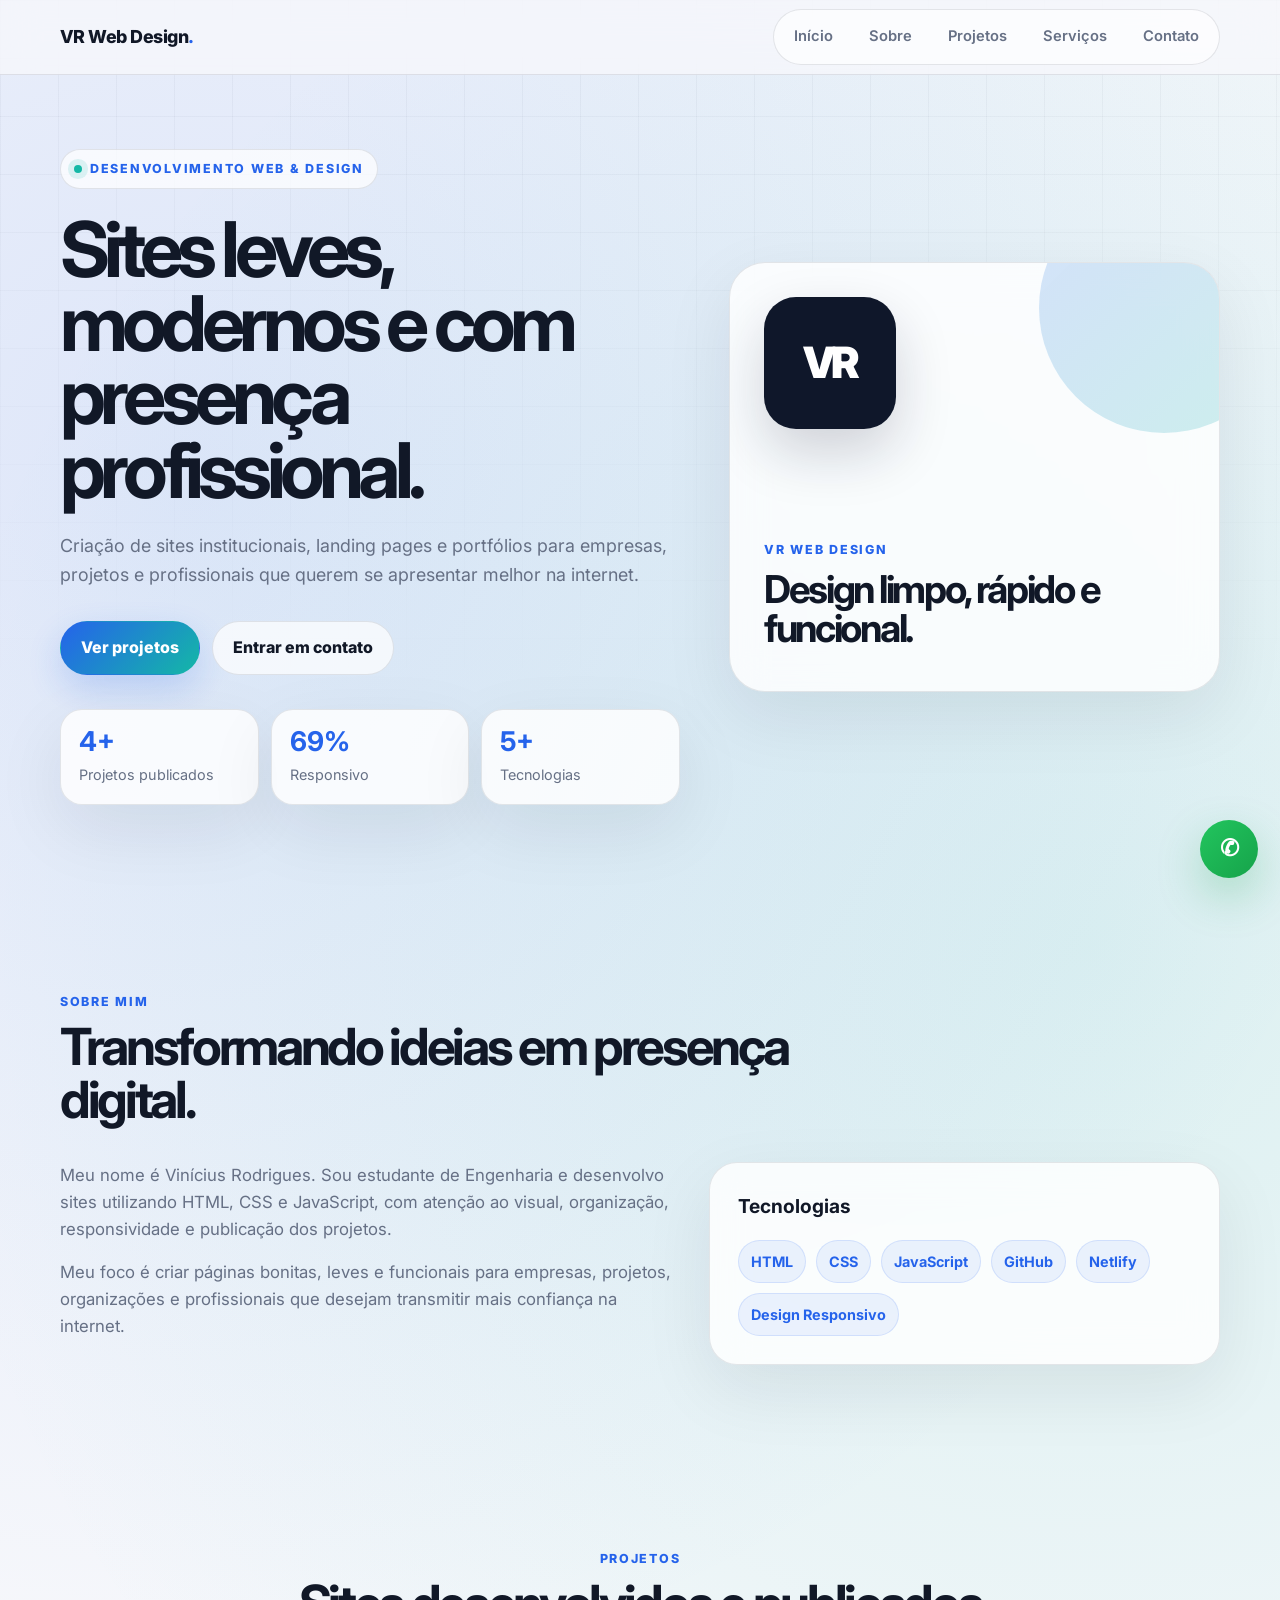
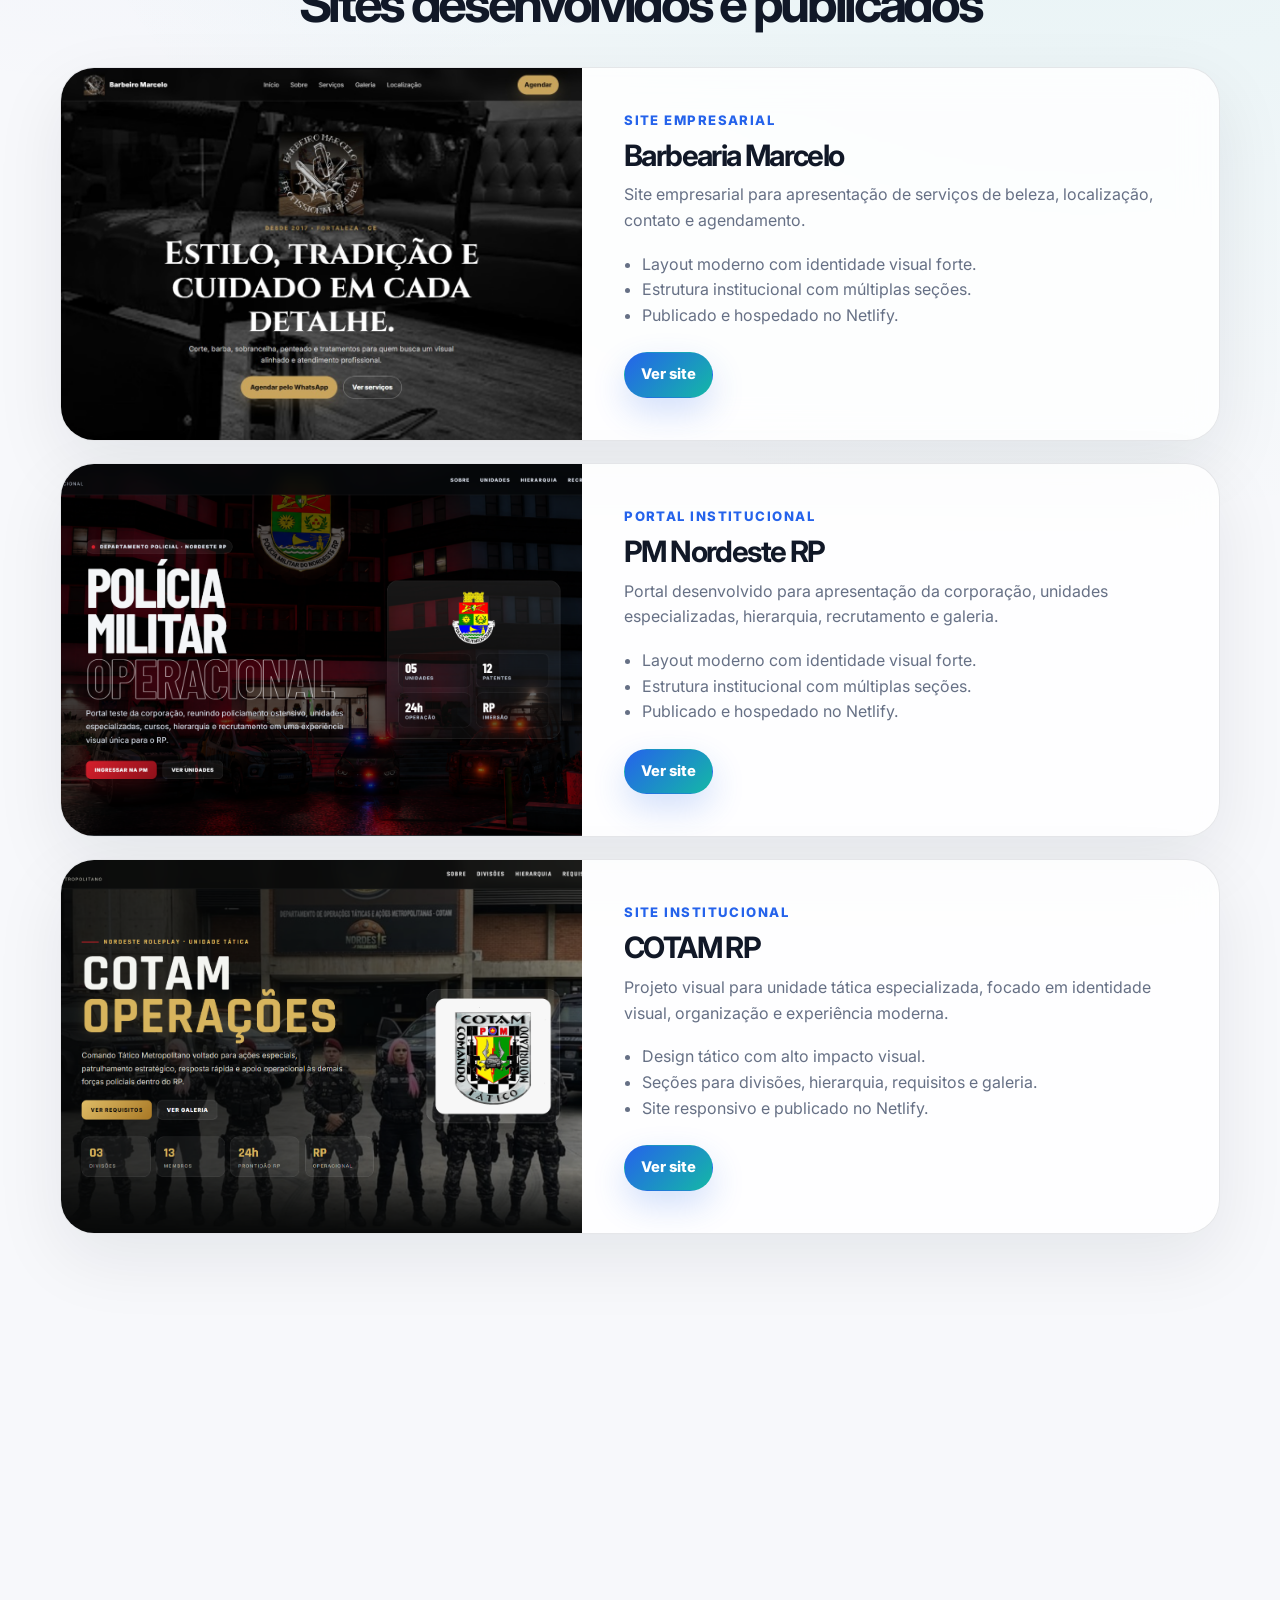
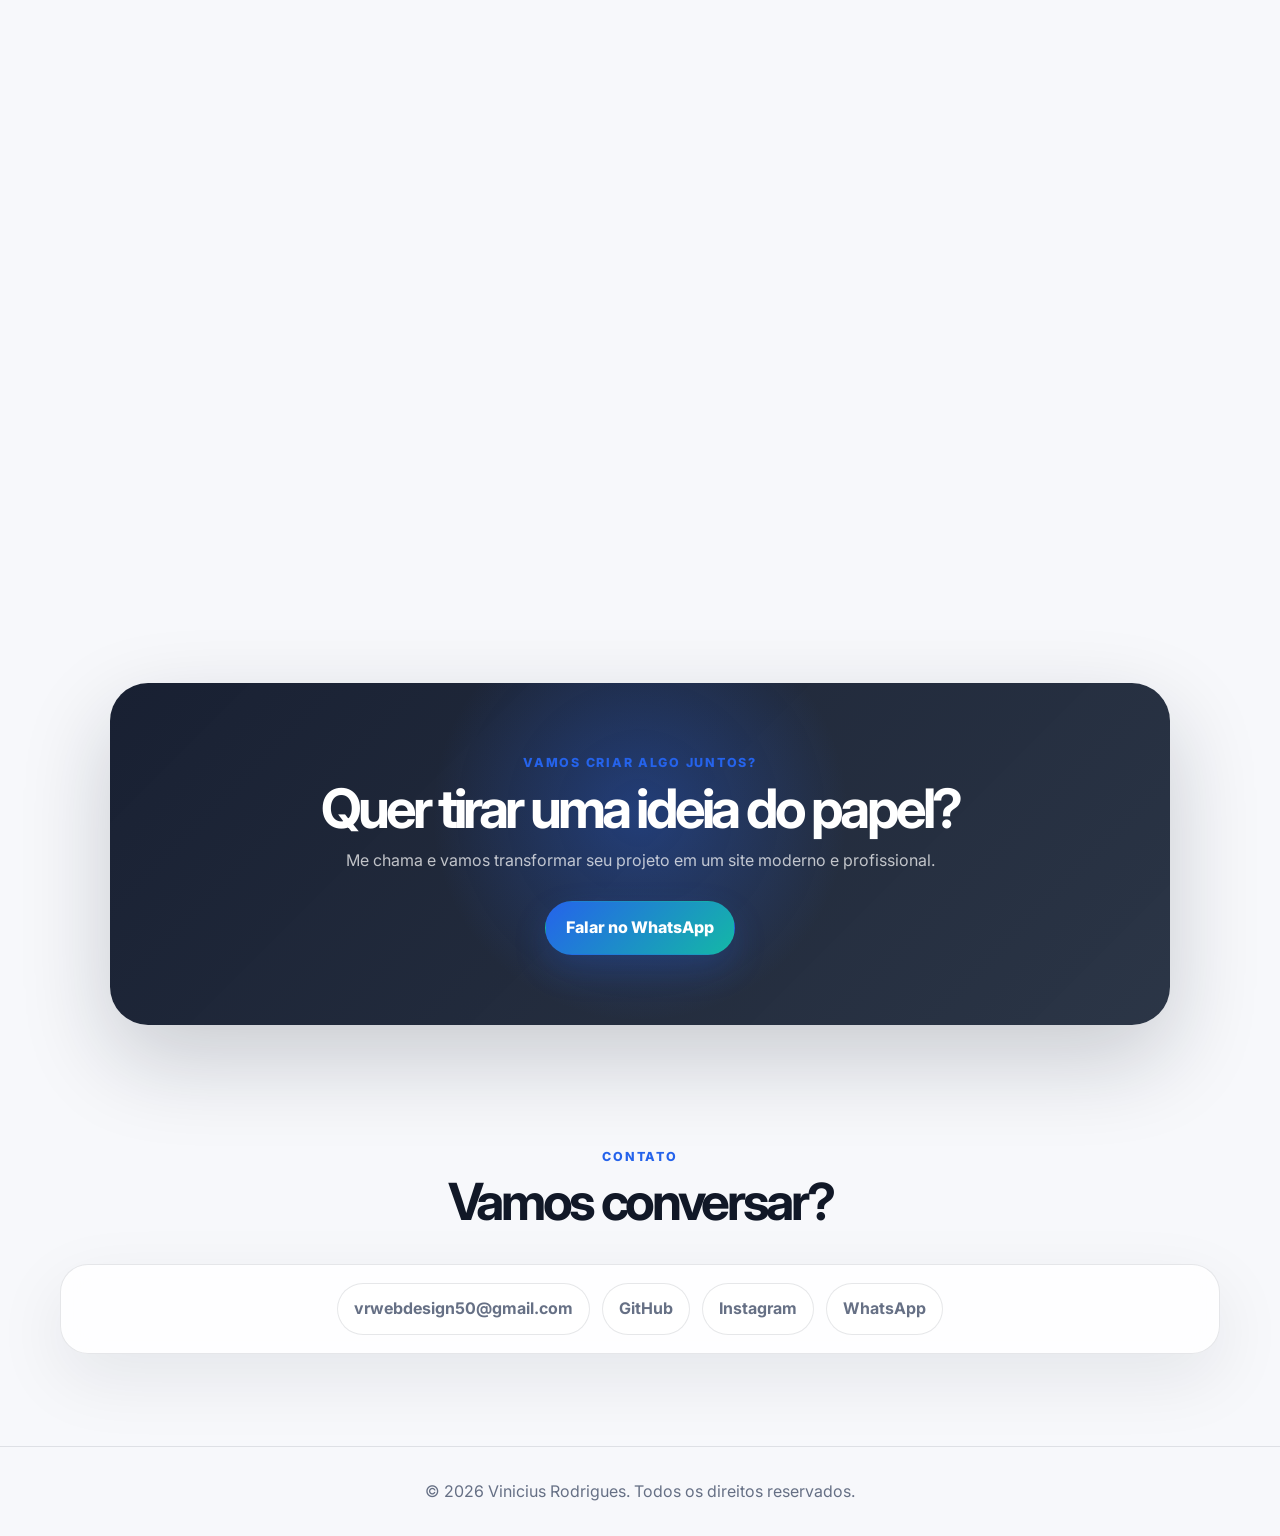
==== commit 62ebd82d: "Atualização email" ====
--- a/index.html
+++ b/index.html
@@ -204,7 +204,7 @@
       </div>
 
       <div class="contact-box">
-        <a href="mailto:vrsponte@gmail.com">vrsponte@gmail.com</a>
+        <a href="mailto:vrwebdesign50@gmail.com">vrwebdesign50@gmail.com</a>
         <a href="https://github.com/Viniciusaioti06" target="_blank" rel="noopener">GitHub</a>
         <a href="https://instagram.com/seuinstagram" target="_blank" rel="noopener">Instagram</a>
         <a href="https://wa.me/5585999100100" target="_blank" rel="noopener">WhatsApp</a>
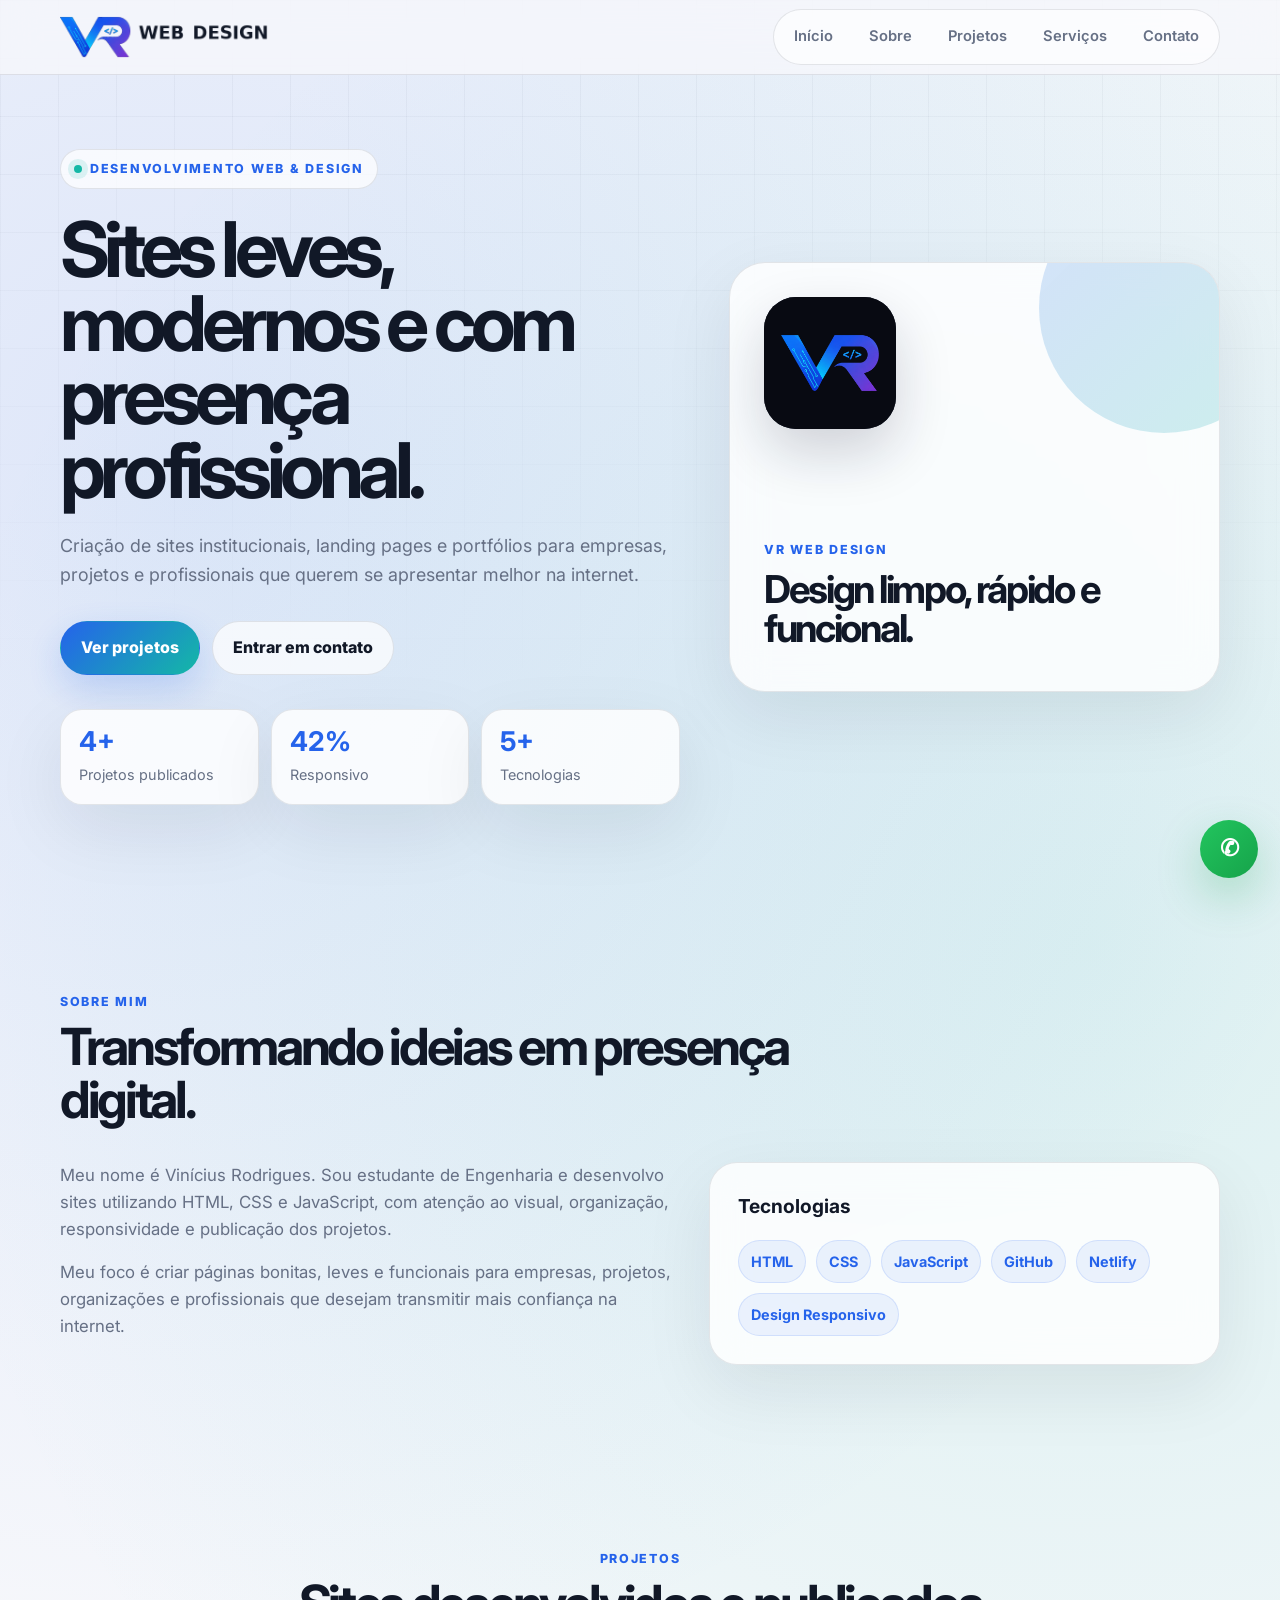
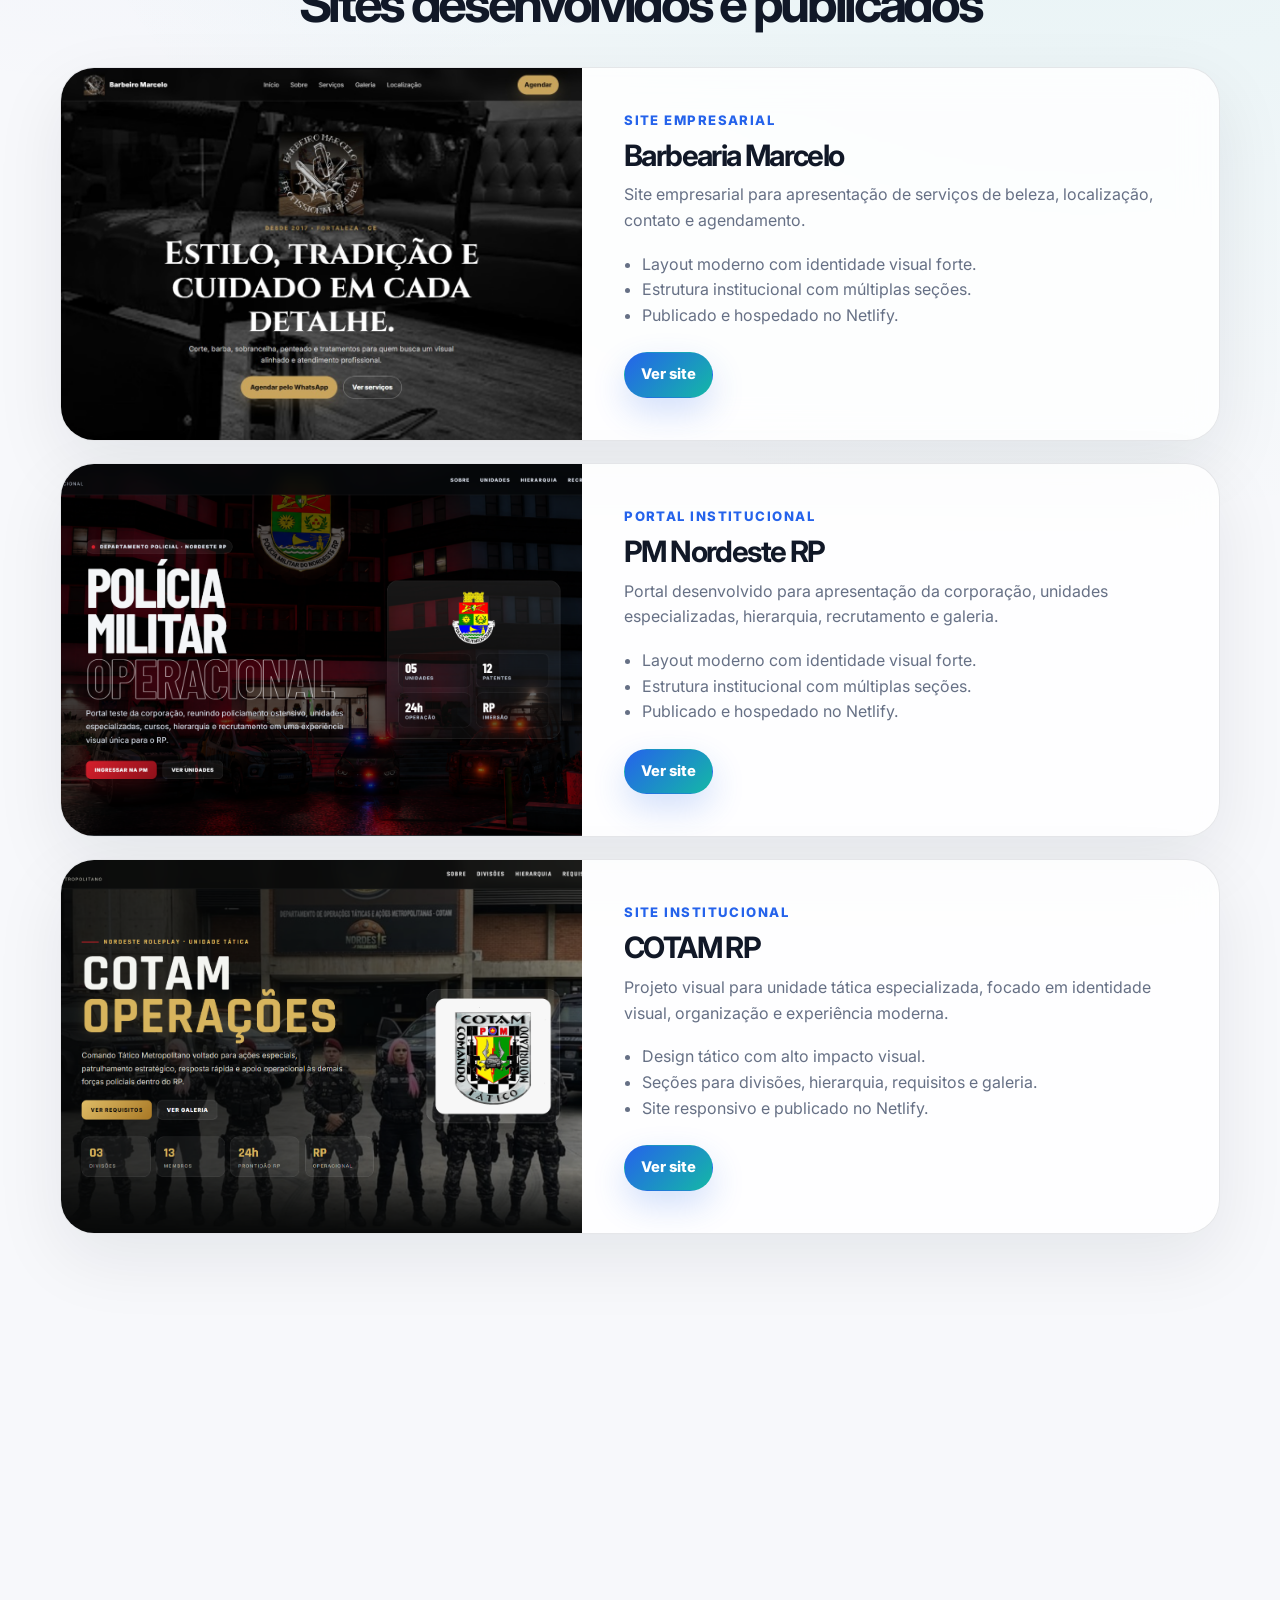
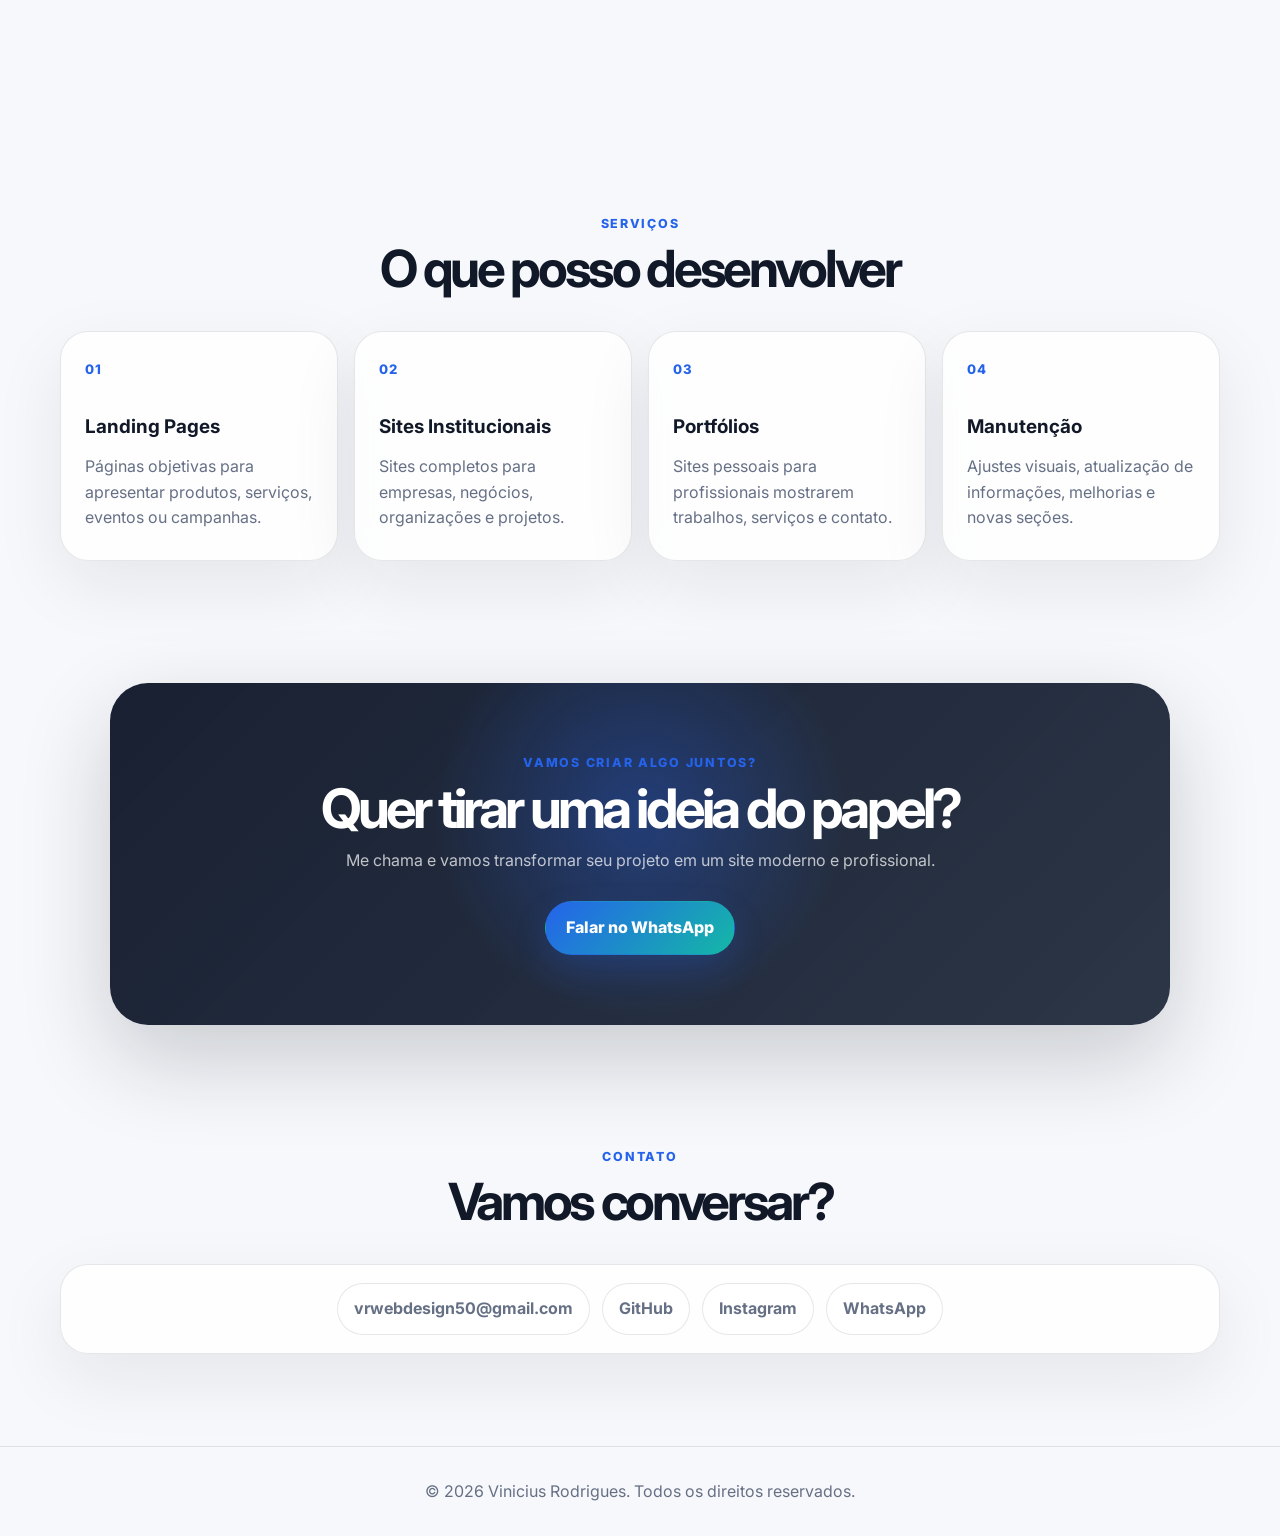
==== commit 9edec8bb: "Site atualizado" ====
--- a/index.html
+++ b/index.html
@@ -10,7 +10,9 @@
 <body>
   <header class="header">
     <nav class="navbar">
-      <a href="#inicio" class="logo" aria-label="Voltar ao início">VR Web Design<span>.</span></a>
+      <a href="#inicio" class="logo" aria-label="Voltar ao início">
+        <img src="assets/imagens/logo-navbar.png" alt="VR Web Design">
+      </a>
 
       <button class="menu-btn" id="menuBtn" aria-label="Abrir menu" aria-expanded="false">☰</button>
 
@@ -46,7 +48,9 @@
       </div>
 
       <div class="hero-card float-card" aria-label="Resumo VR Web Design">
-        <div class="profile-circle">VR</div>
+        <div class="profile-circle">
+          <img src="assets/imagens/logo-quadrada.png" alt="VR Web Design">
+        </div>
         <p class="card-kicker">VR Web Design</p>
         <h2>Design limpo, rápido e funcional.</h2>
         
--- a/css/style.css
+++ b/css/style.css
@@ -75,13 +75,14 @@
 }
 
 .logo {
-  font-size: 1.12rem;
-  font-weight: 800;
-  letter-spacing: -0.03em;
-}
-
-.logo span {
-  color: var(--accent);
+  display: flex;
+  align-items: center;
+}
+
+.logo img {
+  height: 44px;
+  width: auto;
+  display: block;
 }
 
 .nav-links {
@@ -301,16 +302,21 @@
 .profile-circle {
   width: 132px;
   height: 132px;
-  display: grid;
-  place-items: center;
+  display: flex;
+  align-items: center;
+  justify-content: center;
   border-radius: 32px;
-  color: #ffffff;
+  overflow: hidden;
+  margin-bottom: auto;
   background: var(--dark);
-  font-size: 2.7rem;
-  font-weight: 900;
-  letter-spacing: -0.08em;
-  margin-bottom: auto;
   box-shadow: 0 24px 55px rgba(15, 23, 42, 0.18);
+}
+
+.profile-circle img {
+  width: 100%;
+  height: 100%;
+  object-fit: cover;
+  display: block;
 }
 
 .hero-card h2 {
@@ -683,6 +689,10 @@
     width: min(100% - 32px, 1160px);
   }
 
+  .logo img {
+    height: 38px;
+  }
+
   .hero h1,
   .section-title h2,
   .cta h2 {
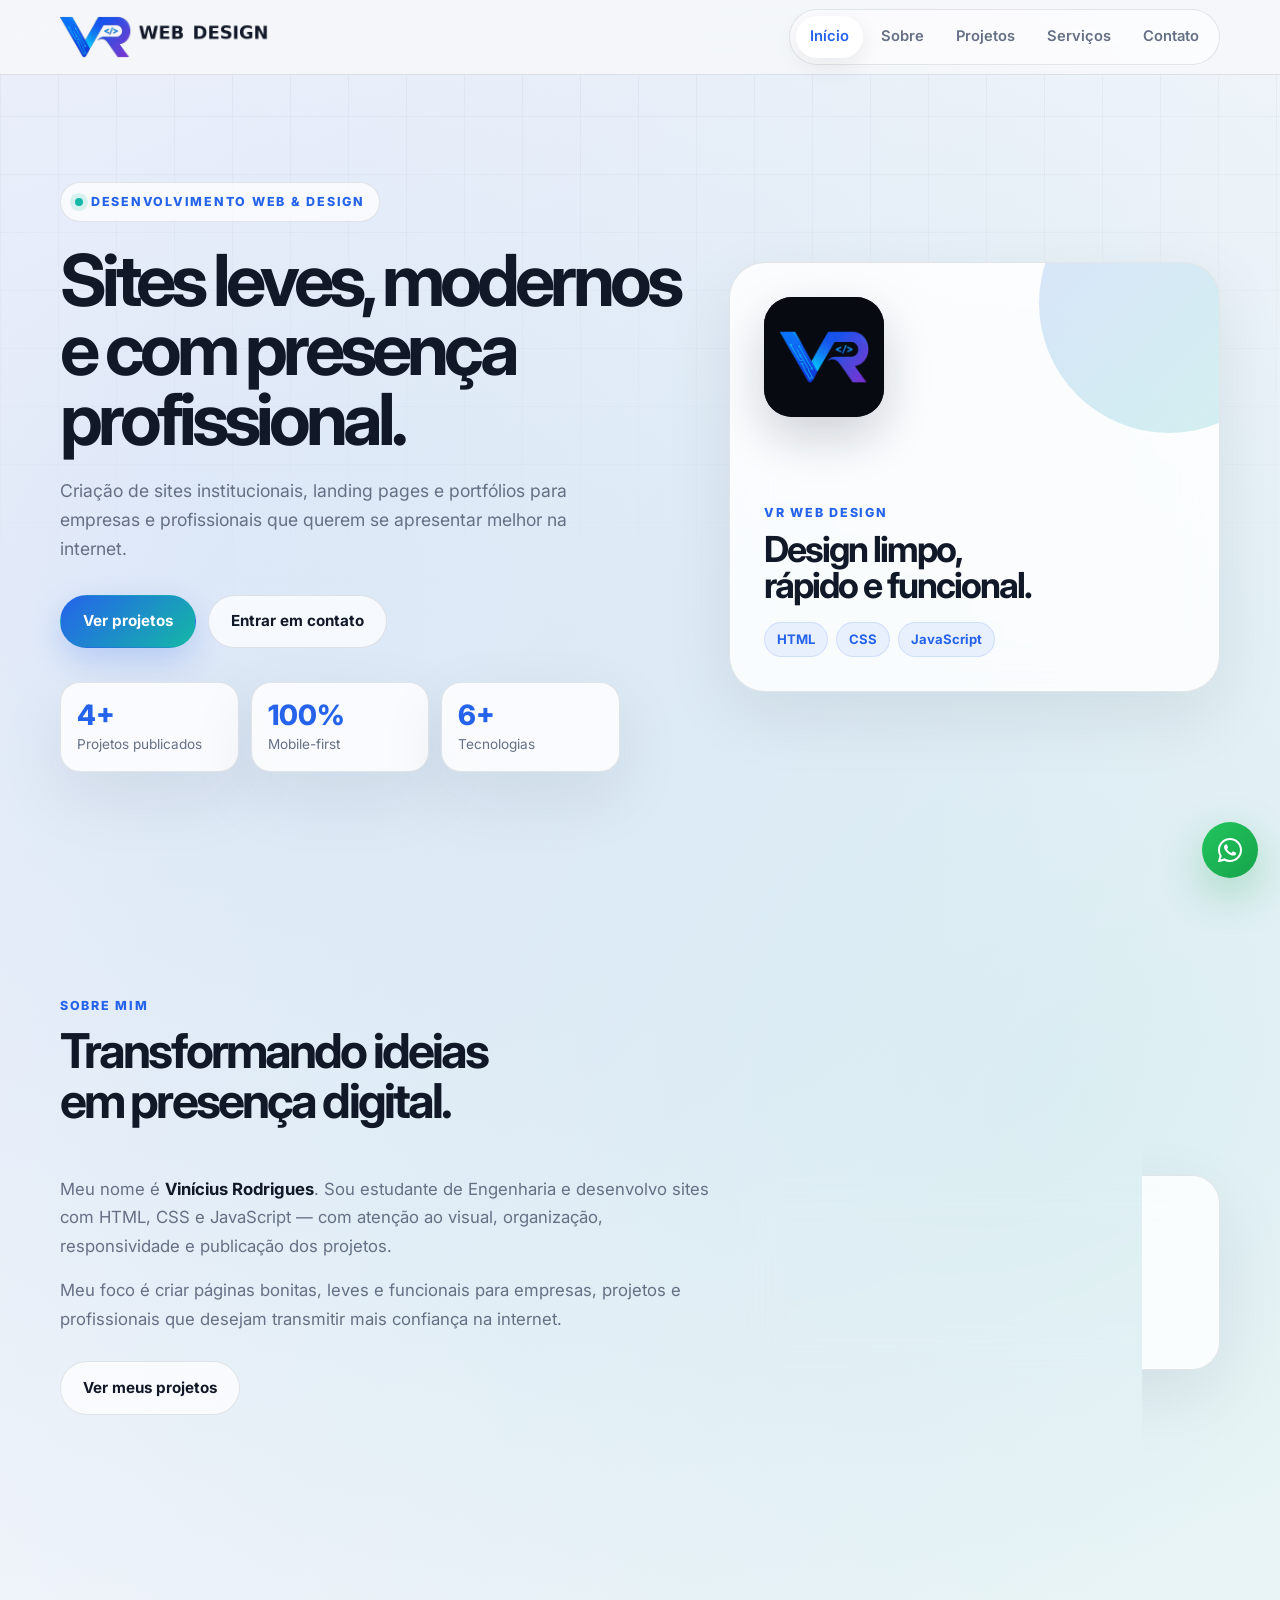
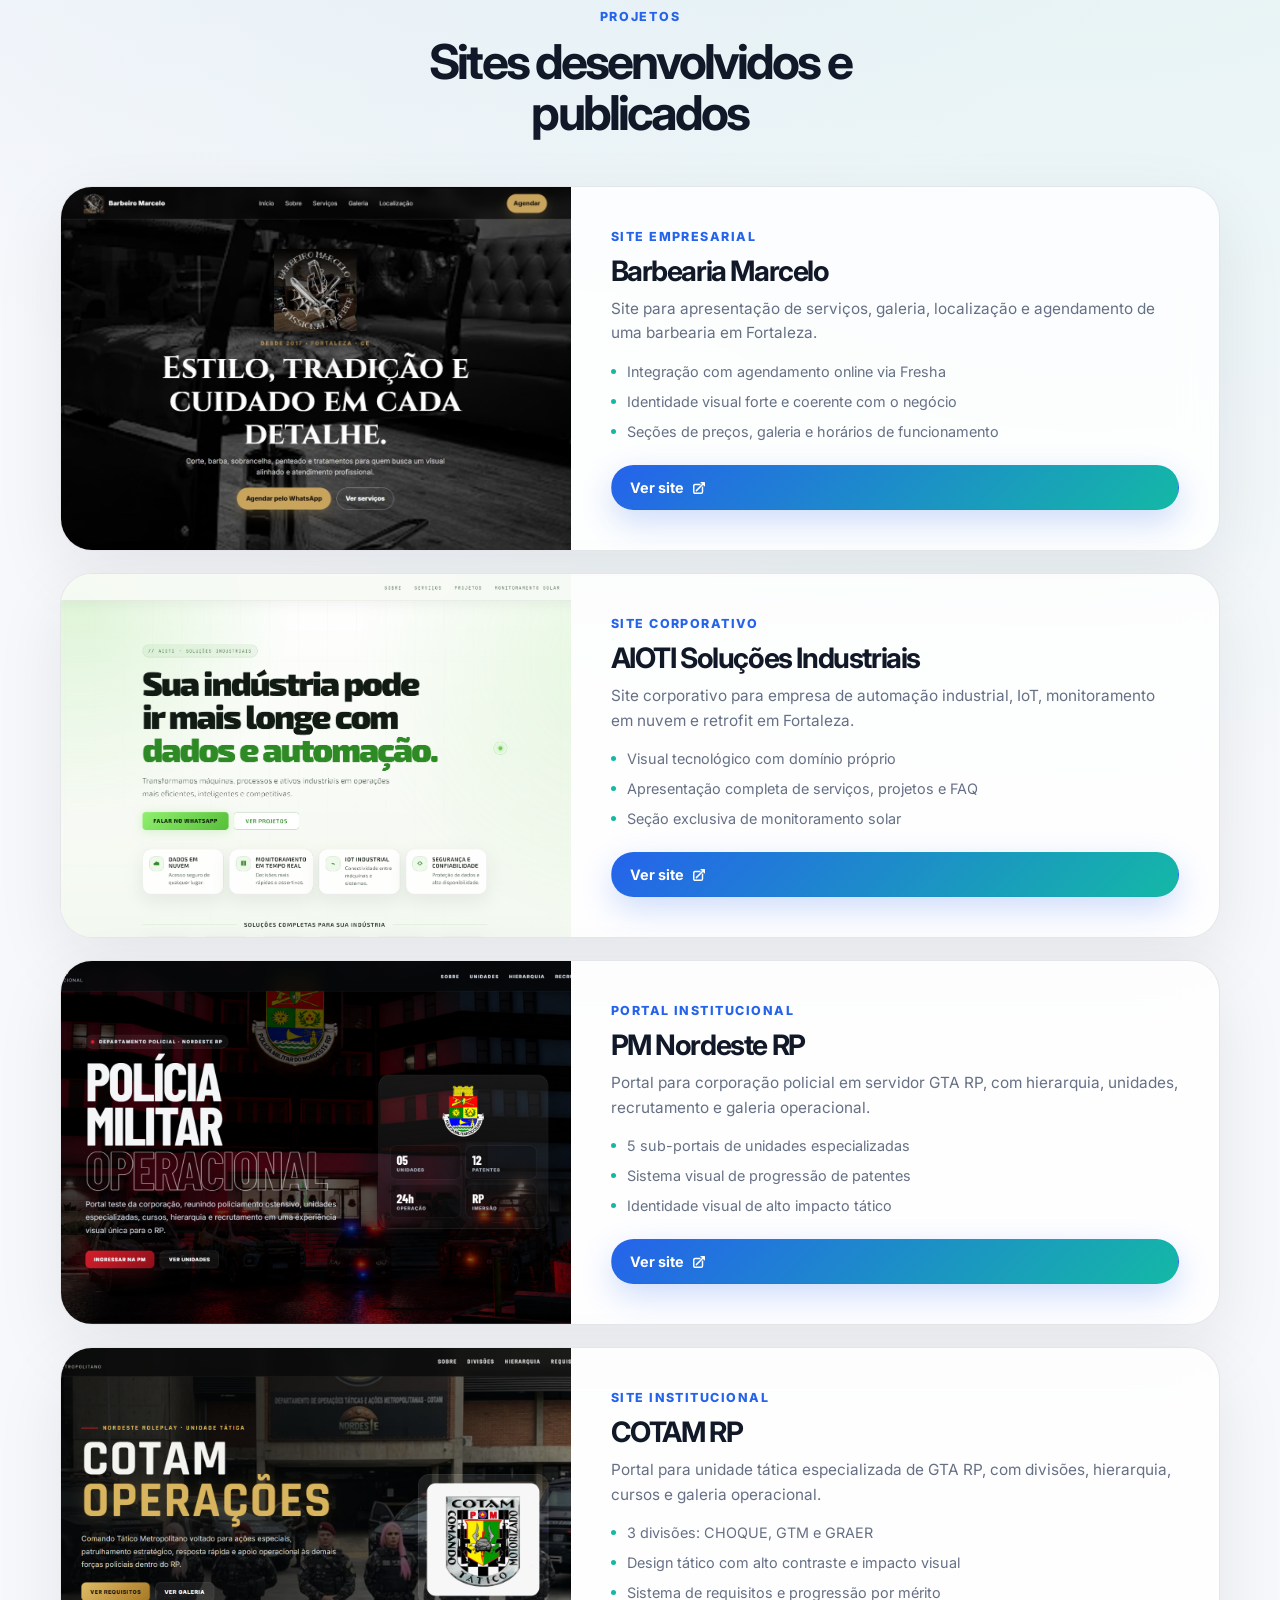
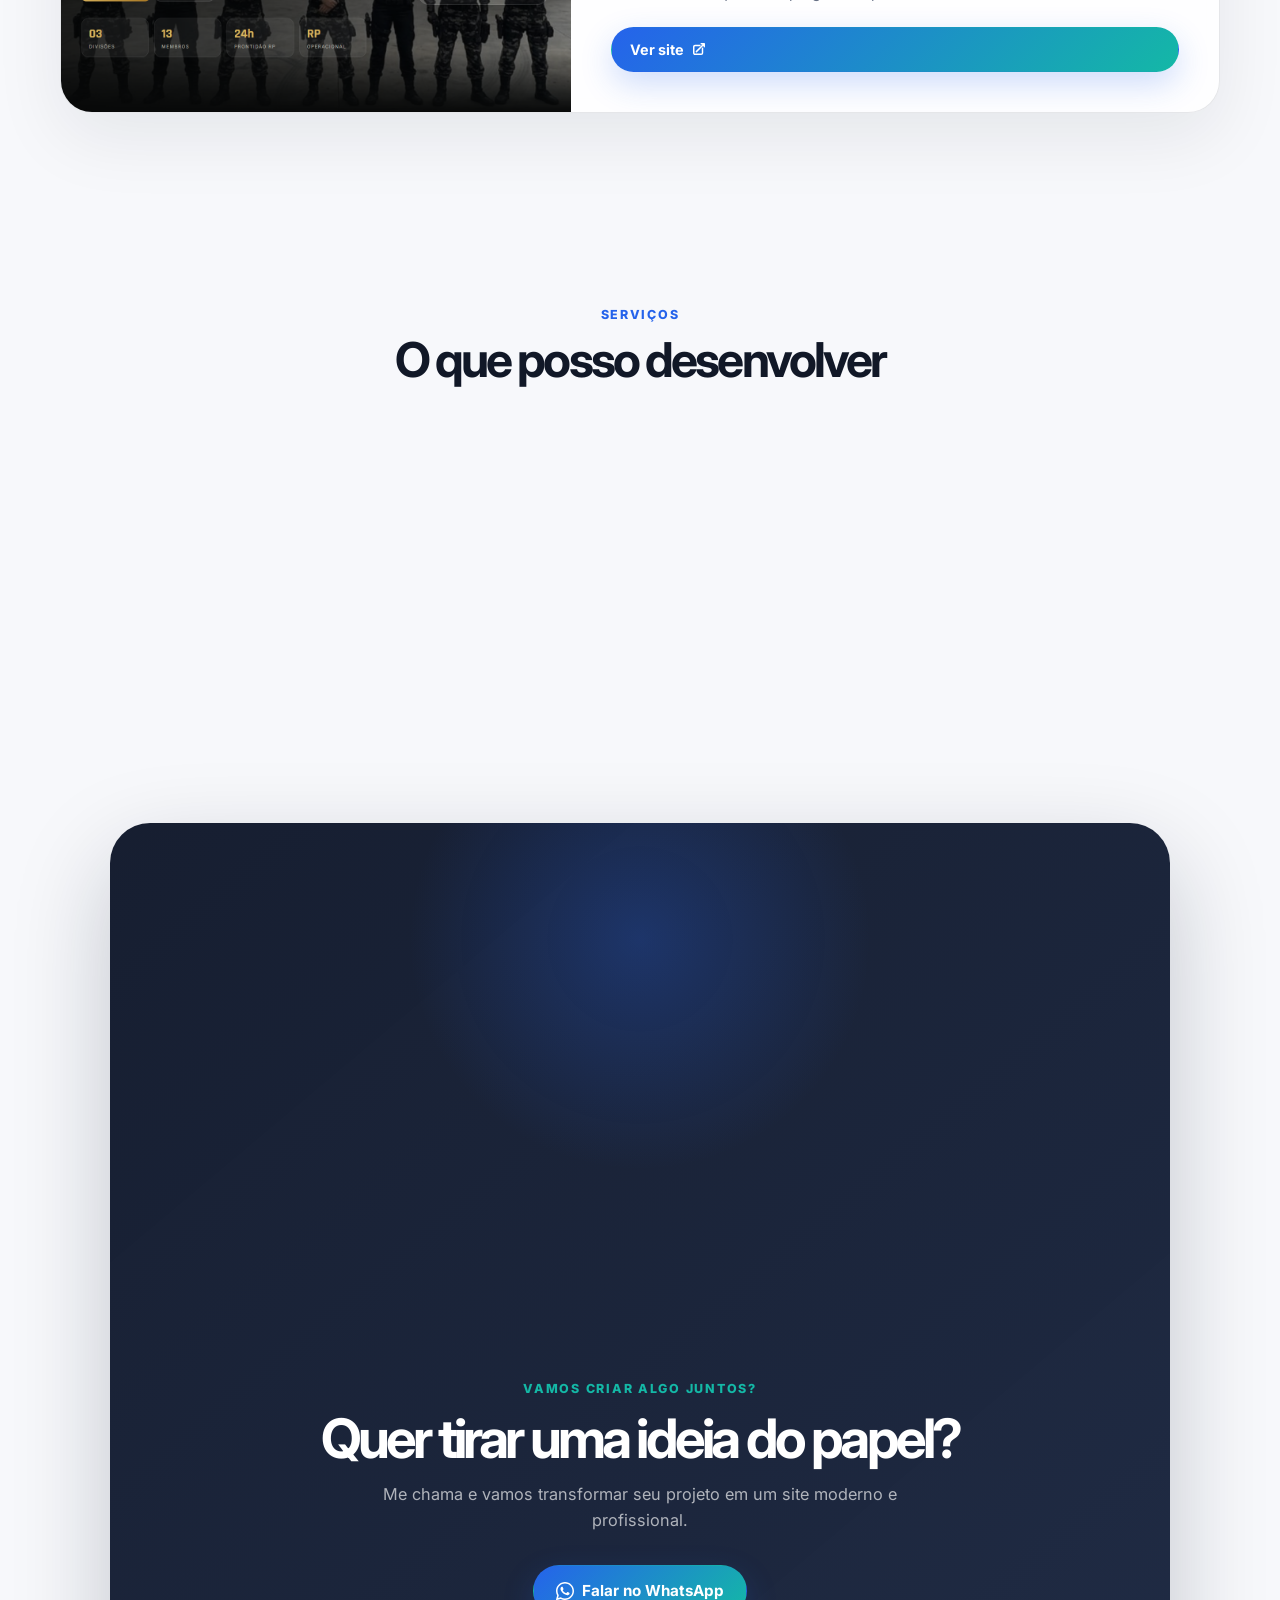
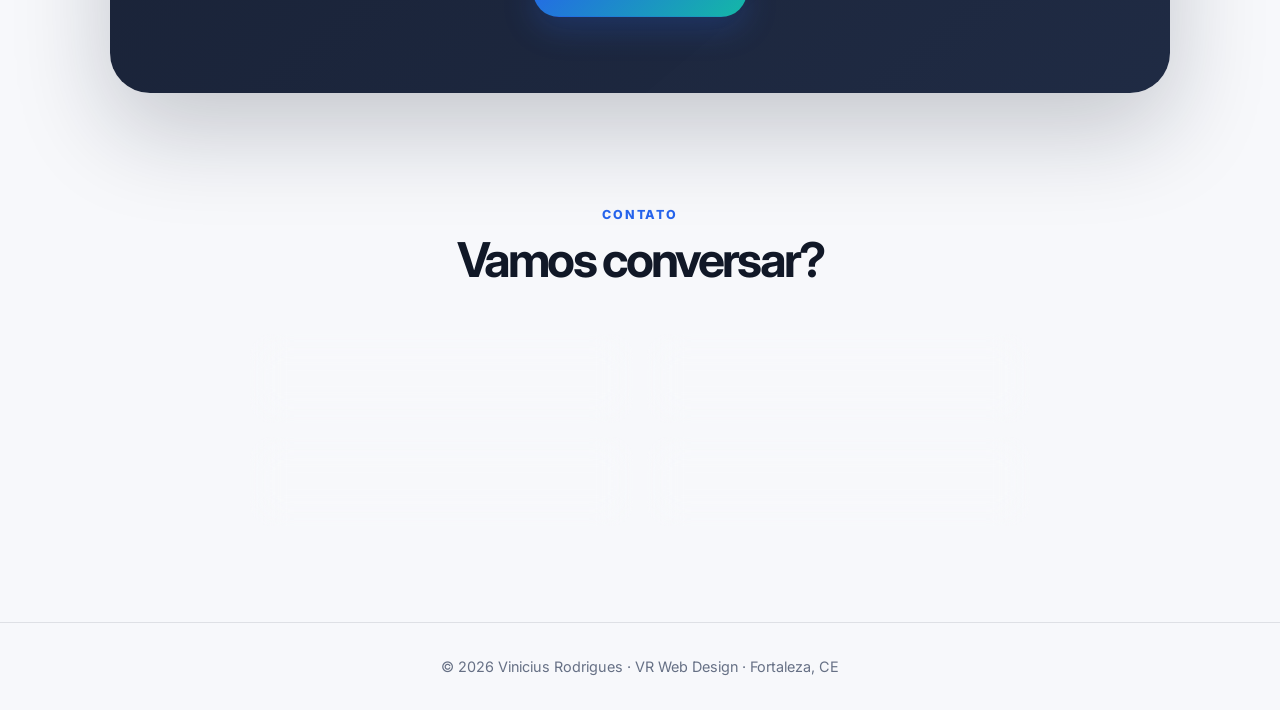
==== commit cc5744d1: "Melhoria Completa Site" ====
--- a/index.html
+++ b/index.html
@@ -4,223 +4,329 @@
   <meta charset="UTF-8" />
   <meta name="viewport" content="width=device-width, initial-scale=1.0" />
   <title>VR Web Design | Portfólio</title>
-  <meta name="description" content="Portfólio da VR Web Design - Criação de sites modernos, leves, responsivos e profissionais." />
+  <meta name="description" content="Portfólio da VR Web Design - Criação de sites modernos, leves, responsivos e profissionais para empresas e profissionais em Fortaleza." />
+
+  <!-- Favicon inline SVG -->
+  <link rel="icon" href="data:image/svg+xml,<svg xmlns='http://www.w3.org/2000/svg' viewBox='0 0 32 32'><rect width='32' height='32' rx='8' fill='%232563eb'/><text x='50%' y='54%' dominant-baseline='middle' text-anchor='middle' font-family='Inter,sans-serif' font-weight='800' font-size='16' fill='white'>VR</text></svg>" />
+
+  <link rel="preconnect" href="https://fonts.googleapis.com" />
+  <link rel="preconnect" href="https://fonts.gstatic.com" crossorigin />
+  <link href="https://fonts.googleapis.com/css2?family=Inter:wght@400;500;600;700;800&display=swap" rel="stylesheet" />
   <link rel="stylesheet" href="css/style.css" />
 </head>
 <body>
-  <header class="header">
-    <nav class="navbar">
-      <a href="#inicio" class="logo" aria-label="Voltar ao início">
-        <img src="assets/imagens/logo-navbar.png" alt="VR Web Design">
+
+  <!-- NAV -->
+  <header class="header" id="site-header">
+    <nav class="navbar" aria-label="Navegação principal">
+      <a href="#inicio" class="logo" aria-label="VR Web Design — Voltar ao início">
+        <img src="assets/imagens/logo-navbar.png" alt="VR Web Design" width="120" height="44" />
       </a>
 
-      <button class="menu-btn" id="menuBtn" aria-label="Abrir menu" aria-expanded="false">☰</button>
-
-      <ul class="nav-links" id="navLinks">
-        <li><a href="#inicio">Início</a></li>
-        <li><a href="#sobre">Sobre</a></li>
-        <li><a href="#projetos">Projetos</a></li>
-        <li><a href="#servicos">Serviços</a></li>
-        <li><a href="#contato">Contato</a></li>
+      <button class="menu-btn" id="menuBtn" aria-label="Abrir menu de navegação" aria-expanded="false" aria-controls="navLinks">
+        <span class="menu-icon" aria-hidden="true"></span>
+      </button>
+
+      <ul class="nav-links" id="navLinks" role="list">
+        <li><a href="#inicio" class="nav-link">Início</a></li>
+        <li><a href="#sobre" class="nav-link">Sobre</a></li>
+        <li><a href="#projetos" class="nav-link">Projetos</a></li>
+        <li><a href="#servicos" class="nav-link">Serviços</a></li>
+        <li><a href="#contato" class="nav-link">Contato</a></li>
       </ul>
     </nav>
   </header>
 
   <main>
-    <section class="hero reveal" id="inicio">
-      <div class="hero-content">
-        <p class="tag">Desenvolvimento Web & Design</p>
-        <h1>Sites leves, modernos e com presença profissional.</h1>
+
+    <!-- HERO -->
+    <section class="hero" id="inicio" aria-labelledby="hero-heading">
+      <div class="hero-content reveal">
+        <p class="tag" aria-hidden="true">
+          <span class="tag-dot"></span>
+          Desenvolvimento Web &amp; Design
+        </p>
+        <h1 id="hero-heading">Sites leves, modernos<br>e com presença<br>profissional.</h1>
         <p class="hero-text">
-          Criação de sites institucionais, landing pages e portfólios para empresas, projetos e profissionais que querem se apresentar melhor na internet.
+          Criação de sites institucionais, landing pages e portfólios para empresas e profissionais que querem se apresentar melhor na internet.
         </p>
-
         <div class="hero-buttons">
           <a href="#projetos" class="btn primary">Ver projetos</a>
           <a href="#contato" class="btn secondary">Entrar em contato</a>
         </div>
-
         <div class="hero-stats" aria-label="Resumo do portfólio">
-          <div><strong data-count="4">0</strong><span>Projetos publicados</span></div>
-          <div><strong data-count="100">0</strong><span>Responsivo</span></div>
-          <div><strong data-count="5">0</strong><span>Tecnologias</span></div>
-        </div>
-      </div>
-
-      <div class="hero-card float-card" aria-label="Resumo VR Web Design">
+          <div class="stat-item">
+            <strong data-count="4" aria-label="4 projetos publicados">0</strong>
+            <span>Projetos publicados</span>
+          </div>
+          <div class="stat-item">
+            <strong data-count="100" aria-label="100% responsivo">0</strong>
+            <span>Mobile-first</span>
+          </div>
+          <div class="stat-item">
+            <strong data-count="6" aria-label="6 tecnologias">0</strong>
+            <span>Tecnologias</span>
+          </div>
+        </div>
+      </div>
+
+      <div class="hero-card float-card reveal-delay" aria-label="Apresentação VR Web Design">
         <div class="profile-circle">
-          <img src="assets/imagens/logo-quadrada.png" alt="VR Web Design">
+          <img src="assets/imagens/logo-quadrada.png" alt="Logo VR Web Design" width="132" height="132" />
         </div>
         <p class="card-kicker">VR Web Design</p>
-        <h2>Design limpo, rápido e funcional.</h2>
-        
-      </div>
-    </section>
-
-    <section class="section about reveal" id="sobre">
-      <div class="section-title">
-        <p>Sobre mim</p>
-        <h2>Transformando ideias em presença digital.</h2>
+        <h2>Design limpo,<br>rápido e funcional.</h2>
+        <div class="card-tags" aria-label="Especialidades">
+          <span>HTML</span>
+          <span>CSS</span>
+          <span>JavaScript</span>
+        </div>
+      </div>
+    </section>
+
+    <!-- SOBRE -->
+    <section class="section about" id="sobre" aria-labelledby="sobre-heading">
+      <div class="section-title reveal">
+        <p class="section-eyebrow">Sobre mim</p>
+        <h2 id="sobre-heading">Transformando ideias<br>em presença digital.</h2>
       </div>
 
       <div class="about-grid">
-        <div class="about-text">
+        <div class="about-text reveal">
           <p>
-            Meu nome é Vinícius Rodrigues. Sou estudante de Engenharia e desenvolvo sites utilizando HTML, CSS e JavaScript, com atenção ao visual, organização, responsividade e publicação dos projetos.
+            Meu nome é <strong>Vinícius Rodrigues</strong>. Sou estudante de Engenharia e desenvolvo sites com HTML, CSS e JavaScript — com atenção ao visual, organização, responsividade e publicação dos projetos.
           </p>
           <p>
-            Meu foco é criar páginas bonitas, leves e funcionais para empresas, projetos, organizações e profissionais que desejam transmitir mais confiança na internet.
+            Meu foco é criar páginas bonitas, leves e funcionais para empresas, projetos e profissionais que desejam transmitir mais confiança na internet.
           </p>
-        </div>
-
-        <div class="skills-box reveal-item">
+          <a href="#projetos" class="btn secondary inline-btn">Ver meus projetos</a>
+        </div>
+
+        <div class="skills-box reveal-item" aria-label="Tecnologias utilizadas">
           <h3>Tecnologias</h3>
-          <div class="skills">
-            <span>HTML</span>
-            <span>CSS</span>
-            <span>JavaScript</span>
-            <span>GitHub</span>
-            <span>Netlify</span>
-            <span>Design Responsivo</span>
-          </div>
-        </div>
-      </div>
-    </section>
-
-    <section class="section projects reveal" id="projetos">
-      <div class="section-title center">
-        <p>Projetos</p>
-        <h2>Sites desenvolvidos e publicados</h2>
+          <ul class="skills" role="list">
+            <li>HTML</li>
+            <li>CSS</li>
+            <li>JavaScript</li>
+            <li>GitHub</li>
+            <li>Netlify</li>
+            <li>Design Responsivo</li>
+          </ul>
+        </div>
+      </div>
+    </section>
+
+    <!-- PROJETOS -->
+    <section class="section projects" id="projetos" aria-labelledby="projetos-heading">
+      <div class="section-title center reveal">
+        <p class="section-eyebrow">Projetos</p>
+        <h2 id="projetos-heading">Sites desenvolvidos e publicados</h2>
       </div>
 
       <div class="projects-grid">
-        <article class="project-card reveal-item">
-          <a href="https://barbeiro-marcelo.netlify.app" target="_blank" rel="noopener" class="project-image-link" aria-label="Acessar Barbearia Marcelo">
-            <img src="assets/imagens/barbearia.jpeg.jpeg" alt="Screenshot do site Barbearia Marcelo" class="project-image" />
+
+        <article class="project-card reveal-item" aria-label="Projeto: Barbearia Marcelo">
+          <a href="https://barbeiro-marcelo.netlify.app" target="_blank" rel="noopener noreferrer" class="project-image-link" tabindex="-1" aria-hidden="true">
+            <img src="assets/imagens/barbearia.jpeg.jpeg" alt="" class="project-image" loading="lazy" width="540" height="360" />
           </a>
           <div class="project-info">
-            <span>Site Empresarial</span>
+            <span class="project-tag">Site Empresarial</span>
             <h3>Barbearia Marcelo</h3>
-            <p>Site empresarial para apresentação de serviços de beleza, localização, contato e agendamento.</p>
-            <ul>
-              <li>Layout moderno com identidade visual forte.</li>
-              <li>Estrutura institucional com múltiplas seções.</li>
-              <li>Publicado e hospedado no Netlify.</li>
+            <p>Site para apresentação de serviços, galeria, localização e agendamento de uma barbearia em Fortaleza.</p>
+            <ul class="project-list">
+              <li>Integração com agendamento online via Fresha</li>
+              <li>Identidade visual forte e coerente com o negócio</li>
+              <li>Seções de preços, galeria e horários de funcionamento</li>
             </ul>
-            <a href="https://barbeiro-marcelo.netlify.app" target="_blank" rel="noopener" class="btn primary small">Ver site</a>
+            <a href="https://barbeiro-marcelo.netlify.app" target="_blank" rel="noopener noreferrer" class="btn primary small">
+              Ver site
+              <svg xmlns="http://www.w3.org/2000/svg" width="14" height="14" fill="none" viewBox="0 0 24 24" stroke="currentColor" stroke-width="2.5" aria-hidden="true"><path stroke-linecap="round" stroke-linejoin="round" d="M13.5 6H5.25A2.25 2.25 0 003 8.25v10.5A2.25 2.25 0 005.25 21h10.5A2.25 2.25 0 0018 18.75V10.5m-10.5 6L21 3m0 0h-5.25M21 3v5.25"/></svg>
+            </a>
           </div>
         </article>
 
-        <article class="project-card reveal-item">
-          <a href="https://pm-nrp.netlify.app" target="_blank" rel="noopener" class="project-image-link" aria-label="Acessar PM Nordeste RP">
-            <img src="assets/imagens/pm-nordeste-rp.png" alt="Screenshot do site PM Nordeste RP" class="project-image" />
+        <article class="project-card reveal-item" aria-label="Projeto: AIOTI Soluções Industriais">
+          <a href="https://aiotisolucoes.com.br" target="_blank" rel="noopener noreferrer" class="project-image-link" tabindex="-1" aria-hidden="true">
+            <img src="assets/imagens/aioti.png" alt="" class="project-image" loading="lazy" width="540" height="360" />
           </a>
           <div class="project-info">
-            <span>Portal Institucional</span>
-            <h3>PM Nordeste RP</h3>
-            <p>Portal desenvolvido para apresentação da corporação, unidades especializadas, hierarquia, recrutamento e galeria.</p>
-            <ul>
-              <li>Layout moderno com identidade visual forte.</li>
-              <li>Estrutura institucional com múltiplas seções.</li>
-              <li>Publicado e hospedado no Netlify.</li>
+            <span class="project-tag">Site Corporativo</span>
+            <h3>AIOTI Soluções Industriais</h3>
+            <p>Site corporativo para empresa de automação industrial, IoT, monitoramento em nuvem e retrofit em Fortaleza.</p>
+            <ul class="project-list">
+              <li>Visual tecnológico com domínio próprio</li>
+              <li>Apresentação completa de serviços, projetos e FAQ</li>
+              <li>Seção exclusiva de monitoramento solar</li>
             </ul>
-            <a href="https://pm-nrp.netlify.app" target="_blank" rel="noopener" class="btn primary small">Ver site</a>
+            <a href="https://aiotisolucoes.com.br" target="_blank" rel="noopener noreferrer" class="btn primary small">
+              Ver site
+              <svg xmlns="http://www.w3.org/2000/svg" width="14" height="14" fill="none" viewBox="0 0 24 24" stroke="currentColor" stroke-width="2.5" aria-hidden="true"><path stroke-linecap="round" stroke-linejoin="round" d="M13.5 6H5.25A2.25 2.25 0 003 8.25v10.5A2.25 2.25 0 005.25 21h10.5A2.25 2.25 0 0018 18.75V10.5m-10.5 6L21 3m0 0h-5.25M21 3v5.25"/></svg>
+            </a>
           </div>
         </article>
 
-        <article class="project-card reveal-item">
-          <a href="https://cotamnrp.netlify.app" target="_blank" rel="noopener" class="project-image-link" aria-label="Acessar COTAM RP">
-            <img src="assets/imagens/cotam-rp.png" alt="Screenshot do site COTAM RP" class="project-image" />
+        <article class="project-card reveal-item" aria-label="Projeto: PM Nordeste RP">
+          <a href="https://pm-nrp.netlify.app" target="_blank" rel="noopener noreferrer" class="project-image-link" tabindex="-1" aria-hidden="true">
+            <img src="assets/imagens/pm-nordeste-rp.png" alt="" class="project-image" loading="lazy" width="540" height="360" />
           </a>
           <div class="project-info">
-            <span>Site Institucional</span>
-            <h3>COTAM RP</h3>
-            <p>Projeto visual para unidade tática especializada, focado em identidade visual, organização e experiência moderna.</p>
-            <ul>
-              <li>Design tático com alto impacto visual.</li>
-              <li>Seções para divisões, hierarquia, requisitos e galeria.</li>
-              <li>Site responsivo e publicado no Netlify.</li>
+            <span class="project-tag">Portal Institucional</span>
+            <h3>PM Nordeste RP</h3>
+            <p>Portal para corporação policial em servidor GTA RP, com hierarquia, unidades, recrutamento e galeria operacional.</p>
+            <ul class="project-list">
+              <li>5 sub-portais de unidades especializadas</li>
+              <li>Sistema visual de progressão de patentes</li>
+              <li>Identidade visual de alto impacto tático</li>
             </ul>
-            <a href="https://cotamnrp.netlify.app" target="_blank" rel="noopener" class="btn primary small">Ver site</a>
+            <a href="https://pm-nrp.netlify.app" target="_blank" rel="noopener noreferrer" class="btn primary small">
+              Ver site
+              <svg xmlns="http://www.w3.org/2000/svg" width="14" height="14" fill="none" viewBox="0 0 24 24" stroke="currentColor" stroke-width="2.5" aria-hidden="true"><path stroke-linecap="round" stroke-linejoin="round" d="M13.5 6H5.25A2.25 2.25 0 003 8.25v10.5A2.25 2.25 0 005.25 21h10.5A2.25 2.25 0 0018 18.75V10.5m-10.5 6L21 3m0 0h-5.25M21 3v5.25"/></svg>
+            </a>
           </div>
         </article>
 
-        <article class="project-card reveal-item">
-          <a href="https://aiotisolucoes.com.br" target="_blank" rel="noopener" class="project-image-link" aria-label="Acessar AIOTI Soluções Industriais">
-            <img src="assets/imagens/aioti.png" alt="Screenshot do site AIOTI Soluções Industriais" class="project-image" />
+        <article class="project-card reveal-item" aria-label="Projeto: COTAM RP">
+          <a href="https://cotamnrp.netlify.app" target="_blank" rel="noopener noreferrer" class="project-image-link" tabindex="-1" aria-hidden="true">
+            <img src="assets/imagens/cotam-rp.png" alt="" class="project-image" loading="lazy" width="540" height="360" />
           </a>
           <div class="project-info">
-            <span>Site Empresarial</span>
-            <h3>AIOTI Soluções Industriais</h3>
-            <p>Site corporativo voltado para automação industrial, monitoramento IoT, coleta de dados e soluções para indústria.</p>
-            <ul>
-              <li>Visual claro, tecnológico e profissional.</li>
-              <li>Apresentação de serviços, projetos e soluções industriais.</li>
-              <li>Publicado com domínio próprio.</li>
+            <span class="project-tag">Site Institucional</span>
+            <h3>COTAM RP</h3>
+            <p>Portal para unidade tática especializada de GTA RP, com divisões, hierarquia, cursos e galeria operacional.</p>
+            <ul class="project-list">
+              <li>3 divisões: CHOQUE, GTM e GRAER</li>
+              <li>Design tático com alto contraste e impacto visual</li>
+              <li>Sistema de requisitos e progressão por mérito</li>
             </ul>
-            <a href="https://aiotisolucoes.com.br" target="_blank" rel="noopener" class="btn primary small">Ver site</a>
+            <a href="https://cotamnrp.netlify.app" target="_blank" rel="noopener noreferrer" class="btn primary small">
+              Ver site
+              <svg xmlns="http://www.w3.org/2000/svg" width="14" height="14" fill="none" viewBox="0 0 24 24" stroke="currentColor" stroke-width="2.5" aria-hidden="true"><path stroke-linecap="round" stroke-linejoin="round" d="M13.5 6H5.25A2.25 2.25 0 003 8.25v10.5A2.25 2.25 0 005.25 21h10.5A2.25 2.25 0 0018 18.75V10.5m-10.5 6L21 3m0 0h-5.25M21 3v5.25"/></svg>
+            </a>
           </div>
         </article>
-      </div>
-    </section>
-
-    <section class="section services reveal" id="servicos">
-      <div class="section-title center">
-        <p>Serviços</p>
-        <h2>O que posso desenvolver</h2>
+
+      </div>
+    </section>
+
+    <!-- SERVIÇOS -->
+    <section class="section services" id="servicos" aria-labelledby="servicos-heading">
+      <div class="section-title center reveal">
+        <p class="section-eyebrow">Serviços</p>
+        <h2 id="servicos-heading">O que posso desenvolver</h2>
       </div>
 
       <div class="services-grid">
         <div class="service-card reveal-item">
-          <span>01</span>
+          <div class="service-number" aria-hidden="true">01</div>
+          <div class="service-icon" aria-hidden="true">
+            <svg xmlns="http://www.w3.org/2000/svg" width="22" height="22" fill="none" viewBox="0 0 24 24" stroke="currentColor" stroke-width="1.8"><path stroke-linecap="round" stroke-linejoin="round" d="M3 8.25V18a2.25 2.25 0 002.25 2.25h13.5A2.25 2.25 0 0021 18V8.25m-18 0V6a2.25 2.25 0 012.25-2.25h13.5A2.25 2.25 0 0121 6v2.25m-18 0h18M5.25 6h.008v.008H5.25V6zm.375 0a.375.375 0 11-.75 0 .375.375 0 01.75 0zm4.125 0h.008v.008H9.75V6zm.375 0a.375.375 0 11-.75 0 .375.375 0 01.75 0z"/></svg>
+          </div>
           <h3>Landing Pages</h3>
-          <p>Páginas objetivas para apresentar produtos, serviços, eventos ou campanhas.</p>
+          <p>Páginas objetivas e persuasivas para apresentar produtos, serviços, eventos ou campanhas.</p>
         </div>
         <div class="service-card reveal-item">
-          <span>02</span>
+          <div class="service-number" aria-hidden="true">02</div>
+          <div class="service-icon" aria-hidden="true">
+            <svg xmlns="http://www.w3.org/2000/svg" width="22" height="22" fill="none" viewBox="0 0 24 24" stroke="currentColor" stroke-width="1.8"><path stroke-linecap="round" stroke-linejoin="round" d="M2.25 21h19.5m-18-18v18m10.5-18v18m6-13.5V21M6.75 6.75h.75m-.75 3h.75m-.75 3h.75m3-6h.75m-.75 3h.75m-.75 3h.75M6.75 21v-3.375c0-.621.504-1.125 1.125-1.125h2.25c.621 0 1.125.504 1.125 1.125V21M3 3h12m-.75 4.5H21m-3.75 3.75h.008v.008h-.008v-.008zm0 3h.008v.008h-.008v-.008zm0 3h.008v.008h-.008v-.008z"/></svg>
+          </div>
           <h3>Sites Institucionais</h3>
-          <p>Sites completos para empresas, negócios, organizações e projetos.</p>
+          <p>Sites completos para empresas, negócios, organizações e projetos que precisam de presença sólida.</p>
         </div>
         <div class="service-card reveal-item">
-          <span>03</span>
+          <div class="service-number" aria-hidden="true">03</div>
+          <div class="service-icon" aria-hidden="true">
+            <svg xmlns="http://www.w3.org/2000/svg" width="22" height="22" fill="none" viewBox="0 0 24 24" stroke="currentColor" stroke-width="1.8"><path stroke-linecap="round" stroke-linejoin="round" d="M17.982 18.725A7.488 7.488 0 0012 15.75a7.488 7.488 0 00-5.982 2.975m11.963 0a9 9 0 10-11.963 0m11.963 0A8.966 8.966 0 0112 21a8.966 8.966 0 01-5.982-2.275M15 9.75a3 3 0 11-6 0 3 3 0 016 0z"/></svg>
+          </div>
           <h3>Portfólios</h3>
-          <p>Sites pessoais para profissionais mostrarem trabalhos, serviços e contato.</p>
+          <p>Sites pessoais para profissionais mostrarem trabalhos, habilidades e formas de contato.</p>
         </div>
         <div class="service-card reveal-item">
-          <span>04</span>
+          <div class="service-number" aria-hidden="true">04</div>
+          <div class="service-icon" aria-hidden="true">
+            <svg xmlns="http://www.w3.org/2000/svg" width="22" height="22" fill="none" viewBox="0 0 24 24" stroke="currentColor" stroke-width="1.8"><path stroke-linecap="round" stroke-linejoin="round" d="M11.42 15.17L17.25 21A2.652 2.652 0 0021 17.25l-5.877-5.877M11.42 15.17l2.496-3.03c.317-.384.74-.626 1.208-.766M11.42 15.17l-4.655 5.653a2.548 2.548 0 11-3.586-3.586l6.837-5.63m5.108-.233c.55-.164 1.163-.188 1.743-.14a4.5 4.5 0 004.486-6.336l-3.276 3.277a3.004 3.004 0 01-2.25-2.25l3.276-3.276a4.5 4.5 0 00-6.336 4.486c.091 1.076-.071 2.264-.904 2.95l-.102.085m-1.745 1.437L5.909 7.5H4.5L2.25 3.75l1.5-1.5L7.5 4.5v1.409l4.26 4.26m-1.745 1.437l1.745-1.437m6.615 8.206L15.75 15.75M4.867 19.125h.008v.008h-.008v-.008z"/></svg>
+          </div>
           <h3>Manutenção</h3>
-          <p>Ajustes visuais, atualização de informações, melhorias e novas seções.</p>
-        </div>
-      </div>
-    </section>
-
-    <section class="cta reveal">
-      <p>Vamos criar algo juntos?</p>
-      <h2>Quer tirar uma ideia do papel?</h2>
-      <span>Me chama e vamos transformar seu projeto em um site moderno e profissional.</span>
-      <a href="https://wa.me/5585999100100" class="btn primary" target="_blank" rel="noopener">Falar no WhatsApp</a>
-    </section>
-
-    <section class="section contact reveal" id="contato">
-      <div class="section-title center">
-        <p>Contato</p>
-        <h2>Vamos conversar?</h2>
-      </div>
-
-      <div class="contact-box">
-        <a href="mailto:vrwebdesign50@gmail.com">vrwebdesign50@gmail.com</a>
-        <a href="https://github.com/Viniciusaioti06" target="_blank" rel="noopener">GitHub</a>
-        <a href="https://instagram.com/seuinstagram" target="_blank" rel="noopener">Instagram</a>
-        <a href="https://wa.me/5585999100100" target="_blank" rel="noopener">WhatsApp</a>
-      </div>
-    </section>
+          <p>Ajustes visuais, atualização de conteúdo, melhorias de performance e novas seções.</p>
+        </div>
+      </div>
+    </section>
+
+    <!-- CTA -->
+    <section class="cta reveal" aria-labelledby="cta-heading">
+      <div class="cta-glow" aria-hidden="true"></div>
+      <p class="section-eyebrow cta-eyebrow">Vamos criar algo juntos?</p>
+      <h2 id="cta-heading">Quer tirar uma ideia do papel?</h2>
+      <p class="cta-sub">Me chama e vamos transformar seu projeto em um site moderno e profissional.</p>
+      <a href="https://wa.me/5585999100100" class="btn primary" target="_blank" rel="noopener noreferrer">
+        <svg xmlns="http://www.w3.org/2000/svg" width="18" height="18" viewBox="0 0 24 24" fill="currentColor" aria-hidden="true"><path d="M17.472 14.382c-.297-.149-1.758-.867-2.03-.967-.273-.099-.471-.148-.67.15-.197.297-.767.966-.94 1.164-.173.199-.347.223-.644.075-.297-.15-1.255-.463-2.39-1.475-.883-.788-1.48-1.761-1.653-2.059-.173-.297-.018-.458.13-.606.134-.133.298-.347.446-.52.149-.174.198-.298.298-.497.099-.198.05-.371-.025-.52-.075-.149-.669-1.612-.916-2.207-.242-.579-.487-.5-.669-.51-.173-.008-.371-.01-.57-.01-.198 0-.52.074-.792.372-.272.297-1.04 1.016-1.04 2.479 0 1.462 1.065 2.875 1.213 3.074.149.198 2.096 3.2 5.077 4.487.709.306 1.262.489 1.694.625.712.227 1.36.195 1.871.118.571-.085 1.758-.719 2.006-1.413.248-.694.248-1.289.173-1.413-.074-.124-.272-.198-.57-.347z"/><path d="M12 0C5.373 0 0 5.373 0 12c0 2.127.558 4.122 1.532 5.85L.057 23.177a.75.75 0 00.919.919l5.344-1.47A11.945 11.945 0 0012 24c6.627 0 12-5.373 12-12S18.627 0 12 0zm0 22c-1.895 0-3.668-.524-5.178-1.434l-.36-.214-3.742 1.03 1.043-3.631-.235-.374A9.96 9.96 0 012 12C2 6.477 6.477 2 12 2s10 4.477 10 10-4.477 10-10 10z"/></svg>
+        Falar no WhatsApp
+      </a>
+    </section>
+
+    <!-- CONTATO -->
+    <section class="section contact" id="contato" aria-labelledby="contato-heading">
+      <div class="section-title center reveal">
+        <p class="section-eyebrow">Contato</p>
+        <h2 id="contato-heading">Vamos conversar?</h2>
+      </div>
+
+      <div class="contact-grid reveal">
+        <a href="mailto:vrwebdesign50@gmail.com" class="contact-card" aria-label="Enviar e-mail para vrwebdesign50@gmail.com">
+          <div class="contact-card-icon" aria-hidden="true">
+            <svg xmlns="http://www.w3.org/2000/svg" width="22" height="22" fill="none" viewBox="0 0 24 24" stroke="currentColor" stroke-width="1.8"><path stroke-linecap="round" stroke-linejoin="round" d="M21.75 6.75v10.5a2.25 2.25 0 01-2.25 2.25h-15a2.25 2.25 0 01-2.25-2.25V6.75m19.5 0A2.25 2.25 0 0019.5 4.5h-15a2.25 2.25 0 00-2.25 2.25m19.5 0v.243a2.25 2.25 0 01-1.07 1.916l-7.5 4.615a2.25 2.25 0 01-2.36 0L3.32 8.91a2.25 2.25 0 01-1.07-1.916V6.75"/></svg>
+          </div>
+          <div class="contact-card-info">
+            <span class="contact-label">E-mail</span>
+            <strong>vrwebdesign50@gmail.com</strong>
+          </div>
+          <svg class="contact-arrow" xmlns="http://www.w3.org/2000/svg" width="16" height="16" fill="none" viewBox="0 0 24 24" stroke="currentColor" stroke-width="2" aria-hidden="true"><path stroke-linecap="round" stroke-linejoin="round" d="M13.5 4.5L21 12m0 0l-7.5 7.5M21 12H3"/></svg>
+        </a>
+
+        <a href="https://github.com/Viniciusaioti06" target="_blank" rel="noopener noreferrer" class="contact-card" aria-label="Acessar perfil no GitHub">
+          <div class="contact-card-icon" aria-hidden="true">
+            <svg xmlns="http://www.w3.org/2000/svg" width="22" height="22" viewBox="0 0 24 24" fill="currentColor"><path d="M12 0c-6.626 0-12 5.373-12 12 0 5.302 3.438 9.8 8.207 11.387.599.111.793-.261.793-.577v-2.234c-3.338.726-4.033-1.416-4.033-1.416-.546-1.387-1.333-1.756-1.333-1.756-1.089-.745.083-.729.083-.729 1.205.084 1.839 1.237 1.839 1.237 1.07 1.834 2.807 1.304 3.492.997.107-.775.418-1.305.762-1.604-2.665-.305-5.467-1.334-5.467-5.931 0-1.311.469-2.381 1.236-3.221-.124-.303-.535-1.524.117-3.176 0 0 1.008-.322 3.301 1.23.957-.266 1.983-.399 3.003-.404 1.02.005 2.047.138 3.006.404 2.291-1.552 3.297-1.23 3.297-1.23.653 1.653.242 2.874.118 3.176.77.84 1.235 1.911 1.235 3.221 0 4.609-2.807 5.624-5.479 5.921.43.372.823 1.102.823 2.222v3.293c0 .319.192.694.801.576 4.765-1.589 8.199-6.086 8.199-11.386 0-6.627-5.373-12-12-12z"/></svg>
+          </div>
+          <div class="contact-card-info">
+            <span class="contact-label">GitHub</span>
+            <strong>Viniciusaioti06</strong>
+          </div>
+          <svg class="contact-arrow" xmlns="http://www.w3.org/2000/svg" width="16" height="16" fill="none" viewBox="0 0 24 24" stroke="currentColor" stroke-width="2" aria-hidden="true"><path stroke-linecap="round" stroke-linejoin="round" d="M13.5 4.5L21 12m0 0l-7.5 7.5M21 12H3"/></svg>
+        </a>
+
+        <a href="https://www.instagram.com/vr_web_design" target="_blank" rel="noopener noreferrer" class="contact-card" aria-label="Acessar perfil no Instagram">
+          <div class="contact-card-icon" aria-hidden="true">
+            <svg xmlns="http://www.w3.org/2000/svg" width="22" height="22" viewBox="0 0 24 24" fill="currentColor"><path d="M12 2.163c3.204 0 3.584.012 4.85.07 3.252.148 4.771 1.691 4.919 4.919.058 1.265.069 1.645.069 4.849 0 3.205-.012 3.584-.069 4.849-.149 3.225-1.664 4.771-4.919 4.919-1.266.058-1.644.07-4.85.07-3.204 0-3.584-.012-4.849-.07-3.26-.149-4.771-1.699-4.919-4.92-.058-1.265-.07-1.644-.07-4.849 0-3.204.013-3.583.07-4.849.149-3.227 1.664-4.771 4.919-4.919 1.266-.057 1.645-.069 4.849-.069zm0-2.163c-3.259 0-3.667.014-4.947.072-4.358.2-6.78 2.618-6.98 6.98-.059 1.281-.073 1.689-.073 4.948 0 3.259.014 3.668.072 4.948.2 4.358 2.618 6.78 6.98 6.98 1.281.058 1.689.072 4.948.072 3.259 0 3.668-.014 4.948-.072 4.354-.2 6.782-2.618 6.979-6.98.059-1.28.073-1.689.073-4.948 0-3.259-.014-3.667-.072-4.947-.196-4.354-2.617-6.78-6.979-6.98-1.281-.059-1.69-.073-4.949-.073zm0 5.838c-3.403 0-6.162 2.759-6.162 6.162s2.759 6.163 6.162 6.163 6.162-2.759 6.162-6.163c0-3.403-2.759-6.162-6.162-6.162zm0 10.162c-2.209 0-4-1.79-4-4 0-2.209 1.791-4 4-4s4 1.791 4 4c0 2.21-1.791 4-4 4zm6.406-11.845c-.796 0-1.441.645-1.441 1.44s.645 1.44 1.441 1.44c.795 0 1.439-.645 1.439-1.44s-.644-1.44-1.439-1.44z"/></svg>
+          </div>
+          <div class="contact-card-info">
+            <span class="contact-label">Instagram</span>
+            <strong>@vr_web_design</strong>
+          </div>
+          <svg class="contact-arrow" xmlns="http://www.w3.org/2000/svg" width="16" height="16" fill="none" viewBox="0 0 24 24" stroke="currentColor" stroke-width="2" aria-hidden="true"><path stroke-linecap="round" stroke-linejoin="round" d="M13.5 4.5L21 12m0 0l-7.5 7.5M21 12H3"/></svg>
+        </a>
+
+        <a href="https://wa.me/5585999100100" target="_blank" rel="noopener noreferrer" class="contact-card contact-card--highlight" aria-label="Falar no WhatsApp">
+          <div class="contact-card-icon" aria-hidden="true">
+            <svg xmlns="http://www.w3.org/2000/svg" width="22" height="22" viewBox="0 0 24 24" fill="currentColor"><path d="M17.472 14.382c-.297-.149-1.758-.867-2.03-.967-.273-.099-.471-.148-.67.15-.197.297-.767.966-.94 1.164-.173.199-.347.223-.644.075-.297-.15-1.255-.463-2.39-1.475-.883-.788-1.48-1.761-1.653-2.059-.173-.297-.018-.458.13-.606.134-.133.298-.347.446-.52.149-.174.198-.298.298-.497.099-.198.05-.371-.025-.52-.075-.149-.669-1.612-.916-2.207-.242-.579-.487-.5-.669-.51-.173-.008-.371-.01-.57-.01-.198 0-.52.074-.792.372-.272.297-1.04 1.016-1.04 2.479 0 1.462 1.065 2.875 1.213 3.074.149.198 2.096 3.2 5.077 4.487.709.306 1.262.489 1.694.625.712.227 1.36.195 1.871.118.571-.085 1.758-.719 2.006-1.413.248-.694.248-1.289.173-1.413-.074-.124-.272-.198-.57-.347z"/><path d="M12 0C5.373 0 0 5.373 0 12c0 2.127.558 4.122 1.532 5.85L.057 23.177a.75.75 0 00.919.919l5.344-1.47A11.945 11.945 0 0012 24c6.627 0 12-5.373 12-12S18.627 0 12 0zm0 22c-1.895 0-3.668-.524-5.178-1.434l-.36-.214-3.742 1.03 1.043-3.631-.235-.374A9.96 9.96 0 012 12C2 6.477 6.477 2 12 2s10 4.477 10 10-4.477 10-10 10z"/></svg>
+          </div>
+          <div class="contact-card-info">
+            <span class="contact-label">WhatsApp</span>
+            <strong>(85) 99910-0100</strong>
+          </div>
+          <svg class="contact-arrow" xmlns="http://www.w3.org/2000/svg" width="16" height="16" fill="none" viewBox="0 0 24 24" stroke="currentColor" stroke-width="2" aria-hidden="true"><path stroke-linecap="round" stroke-linejoin="round" d="M13.5 4.5L21 12m0 0l-7.5 7.5M21 12H3"/></svg>
+        </a>
+      </div>
+    </section>
+
   </main>
 
-  <footer>
-    <p>© 2026 Vinicius Rodrigues. Todos os direitos reservados.</p>
+  <footer class="footer">
+    <p>© 2026 Vinicius Rodrigues · VR Web Design · Fortaleza, CE</p>
   </footer>
 
-  <a href="https://wa.me/5585999100100" class="whatsapp-float" target="_blank" rel="noopener" aria-label="Falar no WhatsApp">✆</a>
+  <!-- WhatsApp flutuante -->
+  <a href="https://wa.me/5585999100100" class="whatsapp-float" target="_blank" rel="noopener noreferrer" aria-label="Falar no WhatsApp">
+    <svg xmlns="http://www.w3.org/2000/svg" width="24" height="24" viewBox="0 0 24 24" fill="white" aria-hidden="true"><path d="M17.472 14.382c-.297-.149-1.758-.867-2.03-.967-.273-.099-.471-.148-.67.15-.197.297-.767.966-.94 1.164-.173.199-.347.223-.644.075-.297-.15-1.255-.463-2.39-1.475-.883-.788-1.48-1.761-1.653-2.059-.173-.297-.018-.458.13-.606.134-.133.298-.347.446-.52.149-.174.198-.298.298-.497.099-.198.05-.371-.025-.52-.075-.149-.669-1.612-.916-2.207-.242-.579-.487-.5-.669-.51-.173-.008-.371-.01-.57-.01-.198 0-.52.074-.792.372-.272.297-1.04 1.016-1.04 2.479 0 1.462 1.065 2.875 1.213 3.074.149.198 2.096 3.2 5.077 4.487.709.306 1.262.489 1.694.625.712.227 1.36.195 1.871.118.571-.085 1.758-.719 2.006-1.413.248-.694.248-1.289.173-1.413-.074-.124-.272-.198-.57-.347z"/><path d="M12 0C5.373 0 0 5.373 0 12c0 2.127.558 4.122 1.532 5.85L.057 23.177a.75.75 0 00.919.919l5.344-1.47A11.945 11.945 0 0012 24c6.627 0 12-5.373 12-12S18.627 0 12 0zm0 22c-1.895 0-3.668-.524-5.178-1.434l-.36-.214-3.742 1.03 1.043-3.631-.235-.374A9.96 9.96 0 012 12C2 6.477 6.477 2 12 2s10 4.477 10 10-4.477 10-10 10z"/></svg>
+  </a>
 
   <script src="js/script.js"></script>
 </body>
--- a/css/style.css
+++ b/css/style.css
@@ -1,5 +1,6 @@
 @import url('https://fonts.googleapis.com/css2?family=Inter:wght@400;500;600;700;800&display=swap');
 
+/* ===== TOKENS ===== */
 :root {
   --bg: #f7f8fb;
   --bg-soft: #ffffff;
@@ -9,12 +10,17 @@
   --line: rgba(17, 24, 39, 0.10);
   --accent: #2563eb;
   --accent-2: #14b8a6;
+  --accent-hover: #1d4ed8;
   --dark: #0f172a;
+  --green: #16a34a;
   --radius: 28px;
   --shadow: 0 24px 70px rgba(15, 23, 42, 0.08);
-}
-
-* {
+  --shadow-lg: 0 32px 90px rgba(15, 23, 42, 0.13);
+  --nav-h: 74px;
+}
+
+/* ===== RESET ===== */
+*, *::before, *::after {
   margin: 0;
   padding: 0;
   box-sizing: border-box;
@@ -27,8 +33,8 @@
 body {
   font-family: 'Inter', sans-serif;
   background:
-    radial-gradient(circle at 15% 10%, rgba(37, 99, 235, 0.12), transparent 28%),
-    radial-gradient(circle at 85% 20%, rgba(20, 184, 166, 0.12), transparent 30%),
+    radial-gradient(circle at 15% 10%, rgba(37, 99, 235, 0.10), transparent 28%),
+    radial-gradient(circle at 85% 20%, rgba(20, 184, 166, 0.10), transparent 30%),
     var(--bg);
   color: var(--text);
   line-height: 1.6;
@@ -40,9 +46,11 @@
   position: fixed;
   inset: 0;
   pointer-events: none;
-  background-image: linear-gradient(rgba(15, 23, 42, 0.04) 1px, transparent 1px), linear-gradient(90deg, rgba(15, 23, 42, 0.04) 1px, transparent 1px);
+  background-image:
+    linear-gradient(rgba(15, 23, 42, 0.035) 1px, transparent 1px),
+    linear-gradient(90deg, rgba(15, 23, 42, 0.035) 1px, transparent 1px);
   background-size: 58px 58px;
-  mask-image: linear-gradient(to bottom, black, transparent 78%);
+  mask-image: linear-gradient(to bottom, black, transparent 72%);
   z-index: -2;
 }
 
@@ -53,21 +61,38 @@
 
 img {
   max-width: 100%;
-}
-
+  display: block;
+}
+
+ul { list-style: none; }
+
+/* ===== FOCO ACESSÍVEL ===== */
+:focus-visible {
+  outline: 2px solid var(--accent);
+  outline-offset: 3px;
+  border-radius: 4px;
+}
+
+/* ===== HEADER / NAV ===== */
 .header {
   position: fixed;
   top: 0;
   width: 100%;
   z-index: 100;
-  background: rgba(247, 248, 251, 0.76);
-  backdrop-filter: blur(18px);
+  background: rgba(247, 248, 251, 0.82);
+  backdrop-filter: blur(20px);
+  -webkit-backdrop-filter: blur(20px);
   border-bottom: 1px solid var(--line);
+  transition: box-shadow 0.3s ease;
+}
+
+.header.scrolled {
+  box-shadow: 0 4px 24px rgba(15, 23, 42, 0.07);
 }
 
 .navbar {
   width: min(1160px, 92%);
-  height: 74px;
+  height: var(--nav-h);
   margin: auto;
   display: flex;
   align-items: center;
@@ -77,41 +102,48 @@
 .logo {
   display: flex;
   align-items: center;
+  flex-shrink: 0;
 }
 
 .logo img {
   height: 44px;
   width: auto;
-  display: block;
 }
 
 .nav-links {
   display: flex;
   align-items: center;
-  gap: 8px;
-  list-style: none;
+  gap: 4px;
   padding: 6px;
   border: 1px solid var(--line);
   border-radius: 999px;
-  background: rgba(255, 255, 255, 0.58);
-}
-
-.nav-links a {
+  background: rgba(255, 255, 255, 0.60);
+}
+
+.nav-link {
   display: inline-flex;
+  align-items: center;
   padding: 9px 14px;
   border-radius: 999px;
   color: var(--muted);
   font-size: 0.92rem;
   font-weight: 600;
-  transition: 0.28s ease;
-}
-
-.nav-links a:hover {
+  transition: color 0.22s ease, background 0.22s ease, box-shadow 0.22s ease;
+  white-space: nowrap;
+}
+
+.nav-link:hover,
+.nav-link.active {
   color: var(--text);
   background: #ffffff;
-  box-shadow: 0 10px 28px rgba(15, 23, 42, 0.08);
-}
-
+  box-shadow: 0 8px 22px rgba(15, 23, 42, 0.08);
+}
+
+.nav-link.active {
+  color: var(--accent);
+}
+
+/* Hamburger */
 .menu-btn {
   display: none;
   width: 44px;
@@ -119,65 +151,104 @@
   border: 1px solid var(--line);
   border-radius: 14px;
   background: #ffffff;
-  color: var(--text);
-  font-size: 1.4rem;
   cursor: pointer;
-}
-
+  flex-direction: column;
+  align-items: center;
+  justify-content: center;
+  gap: 5px;
+  padding: 10px;
+}
+
+.menu-icon,
+.menu-icon::before,
+.menu-icon::after {
+  display: block;
+  width: 20px;
+  height: 2px;
+  background: var(--text);
+  border-radius: 2px;
+  transition: transform 0.3s ease, opacity 0.3s ease;
+}
+
+.menu-icon {
+  position: relative;
+}
+
+.menu-icon::before,
+.menu-icon::after {
+  content: "";
+  position: absolute;
+  left: 0;
+}
+
+.menu-icon::before { top: -6px; }
+.menu-icon::after  { top:  6px; }
+
+.menu-btn[aria-expanded="true"] .menu-icon {
+  background: transparent;
+}
+.menu-btn[aria-expanded="true"] .menu-icon::before {
+  transform: translateY(6px) rotate(45deg);
+}
+.menu-btn[aria-expanded="true"] .menu-icon::after {
+  transform: translateY(-6px) rotate(-45deg);
+}
+
+/* ===== HERO ===== */
 .hero {
   width: min(1160px, 92%);
   min-height: 100vh;
   margin: auto;
-  padding: 124px 0 70px;
+  padding: calc(var(--nav-h) + 50px) 0 70px;
   display: grid;
   grid-template-columns: 1.12fr 0.88fr;
   gap: 44px;
   align-items: center;
 }
 
-.tag,
-.section-title p,
-.card-kicker,
-.cta > p {
+.tag {
+  display: inline-flex;
+  align-items: center;
+  gap: 8px;
+  padding: 9px 14px;
+  border: 1px solid var(--line);
+  border-radius: 999px;
+  background: rgba(255, 255, 255, 0.72);
   color: var(--accent);
   font-size: 0.78rem;
   font-weight: 800;
   text-transform: uppercase;
   letter-spacing: 0.14em;
-}
-
-.tag {
-  display: inline-flex;
-  align-items: center;
-  gap: 8px;
-  padding: 9px 13px;
-  border: 1px solid var(--line);
-  border-radius: 999px;
-  background: rgba(255, 255, 255, 0.72);
   margin-bottom: 24px;
 }
 
-.tag::before {
-  content: "";
+.tag-dot {
   width: 8px;
   height: 8px;
   border-radius: 50%;
   background: var(--accent-2);
-  box-shadow: 0 0 0 6px rgba(20, 184, 166, 0.13);
+  box-shadow: 0 0 0 5px rgba(20, 184, 166, 0.15);
+  flex-shrink: 0;
+  animation: pulse-dot 2.6s ease-in-out infinite;
+}
+
+@keyframes pulse-dot {
+  0%, 100% { box-shadow: 0 0 0 5px rgba(20, 184, 166, 0.15); }
+  50%       { box-shadow: 0 0 0 9px rgba(20, 184, 166, 0.06); }
 }
 
 .hero h1 {
-  max-width: 820px;
-  font-size: clamp(2.8rem, 6vw, 5.4rem);
-  line-height: 0.96;
-  letter-spacing: -0.075em;
-  margin-bottom: 24px;
+  font-size: clamp(2.8rem, 5.6vw, 5.2rem);
+  line-height: 0.97;
+  letter-spacing: -0.07em;
+  margin-bottom: 22px;
 }
 
 .hero-text {
-  max-width: 680px;
+  max-width: 560px;
   color: var(--muted);
-  font-size: clamp(1rem, 1.6vw, 1.12rem);
+  font-size: clamp(1rem, 1.5vw, 1.1rem);
+  line-height: 1.65;
 }
 
 .hero-buttons {
@@ -187,19 +258,24 @@
   margin-top: 32px;
 }
 
+/* ===== BOTÕES ===== */
 .btn {
   position: relative;
   isolation: isolate;
   display: inline-flex;
   align-items: center;
-  justify-content: center;
+  gap: 8px;
   min-height: 48px;
-  padding: 13px 20px;
+  padding: 13px 22px;
   border-radius: 999px;
   border: 1px solid transparent;
-  font-weight: 800;
-  transition: transform 0.28s ease, box-shadow 0.28s ease, border-color 0.28s ease;
+  font-family: inherit;
+  font-size: 0.95rem;
+  font-weight: 700;
+  cursor: pointer;
+  transition: transform 0.26s ease, box-shadow 0.26s ease, border-color 0.26s ease, background 0.26s ease;
   overflow: hidden;
+  white-space: nowrap;
 }
 
 .btn:hover {
@@ -211,72 +287,81 @@
   position: absolute;
   inset: 0;
   z-index: -1;
-  transform: translateX(-115%);
-  background: linear-gradient(90deg, transparent, rgba(255,255,255,0.45), transparent);
-  transition: transform 0.55s ease;
+  transform: translateX(-110%);
+  background: linear-gradient(90deg, transparent, rgba(255,255,255,0.38), transparent);
+  transition: transform 0.52s ease;
 }
 
 .btn:hover::after {
-  transform: translateX(115%);
+  transform: translateX(110%);
 }
 
 .primary {
-  color: white;
-  background: linear-gradient(135deg, var(--accent), var(--accent-2));
-  box-shadow: 0 14px 34px rgba(37, 99, 235, 0.20);
+  color: #ffffff;
+  background: linear-gradient(135deg, var(--accent) 0%, var(--accent-2) 100%);
+  box-shadow: 0 12px 32px rgba(37, 99, 235, 0.22);
+}
+
+.primary:hover {
+  box-shadow: 0 18px 44px rgba(37, 99, 235, 0.30);
 }
 
 .secondary {
   color: var(--text);
-  background: rgba(255, 255, 255, 0.70);
+  background: rgba(255, 255, 255, 0.72);
   border-color: var(--line);
+}
+
+.secondary:hover {
+  background: #ffffff;
+  border-color: rgba(37, 99, 235, 0.18);
 }
 
 .small {
   min-height: 42px;
-  padding: 10px 16px;
-  font-size: 0.92rem;
-}
-
+  padding: 10px 18px;
+  font-size: 0.9rem;
+}
+
+.inline-btn {
+  margin-top: 28px;
+}
+
+/* ===== STATS ===== */
 .hero-stats {
   display: grid;
   grid-template-columns: repeat(3, minmax(0, 1fr));
   gap: 12px;
   margin-top: 34px;
-  max-width: 620px;
-}
-
-.hero-stats div,
-.skills-box,
-.project-card,
-.service-card,
-.contact-box,
-.hero-card {
+  max-width: 560px;
+}
+
+.stat-item {
+  padding: 18px 16px;
+  border-radius: 20px;
   background: var(--card);
   border: 1px solid var(--line);
   box-shadow: var(--shadow);
   backdrop-filter: blur(18px);
 }
 
-.hero-stats div {
-  padding: 18px;
-  border-radius: 22px;
-}
-
-.hero-stats strong {
+.stat-item strong {
   display: block;
   color: var(--accent);
-  font-size: 1.7rem;
+  font-size: 1.75rem;
+  font-weight: 800;
   line-height: 1;
 }
 
-.hero-stats span {
+.stat-item span {
   display: block;
-  margin-top: 8px;
+  margin-top: 7px;
   color: var(--muted);
-  font-size: 0.9rem;
-}
-
+  font-size: 0.85rem;
+  line-height: 1.3;
+}
+
+/* ===== HERO CARD ===== */
 .hero-card {
   position: relative;
   min-height: 430px;
@@ -286,59 +371,92 @@
   flex-direction: column;
   justify-content: flex-end;
   overflow: hidden;
+  background: var(--card);
+  border: 1px solid var(--line);
+  box-shadow: var(--shadow);
+  backdrop-filter: blur(18px);
 }
 
 .hero-card::before {
   content: "";
   position: absolute;
-  width: 250px;
-  height: 250px;
-  top: -80px;
-  right: -70px;
+  width: 260px;
+  height: 260px;
+  top: -90px;
+  right: -80px;
   border-radius: 50%;
-  background: linear-gradient(135deg, rgba(37, 99, 235, 0.18), rgba(20, 184, 166, 0.20));
+  background: linear-gradient(135deg, rgba(37, 99, 235, 0.16), rgba(20, 184, 166, 0.18));
+  pointer-events: none;
 }
 
 .profile-circle {
-  width: 132px;
-  height: 132px;
-  display: flex;
-  align-items: center;
-  justify-content: center;
-  border-radius: 32px;
+  width: 120px;
+  height: 120px;
+  border-radius: 28px;
   overflow: hidden;
   margin-bottom: auto;
   background: var(--dark);
-  box-shadow: 0 24px 55px rgba(15, 23, 42, 0.18);
+  box-shadow: 0 20px 48px rgba(15, 23, 42, 0.18);
+  flex-shrink: 0;
 }
 
 .profile-circle img {
   width: 100%;
   height: 100%;
   object-fit: cover;
-  display: block;
+}
+
+.card-kicker {
+  color: var(--accent);
+  font-size: 0.78rem;
+  font-weight: 800;
+  text-transform: uppercase;
+  letter-spacing: 0.14em;
+  margin-top: 24px;
+  margin-bottom: 8px;
 }
 
 .hero-card h2 {
-  max-width: 360px;
-  margin: 10px 0 10px;
-  font-size: clamp(1.8rem, 3vw, 2.55rem);
-  line-height: 1;
-  letter-spacing: -0.06em;
-}
-
-.hero-card p:last-child {
-  color: var(--muted);
-}
-
+  font-size: clamp(1.7rem, 2.8vw, 2.4rem);
+  line-height: 1.02;
+  letter-spacing: -0.055em;
+  margin-bottom: 18px;
+}
+
+.card-tags {
+  display: flex;
+  flex-wrap: wrap;
+  gap: 8px;
+}
+
+.card-tags span {
+  padding: 6px 12px;
+  border-radius: 999px;
+  background: rgba(37, 99, 235, 0.08);
+  border: 1px solid rgba(37, 99, 235, 0.13);
+  color: var(--accent);
+  font-size: 0.82rem;
+  font-weight: 700;
+}
+
+/* ===== SECTIONS BASE ===== */
 .section {
   width: min(1160px, 92%);
   margin: auto;
-  padding: 92px 0;
+  padding: 96px 0;
+}
+
+.section-eyebrow {
+  color: var(--accent);
+  font-size: 0.78rem;
+  font-weight: 800;
+  text-transform: uppercase;
+  letter-spacing: 0.14em;
+  margin-bottom: 10px;
 }
 
 .section-title {
-  margin-bottom: 36px;
+  margin-bottom: 48px;
 }
 
 .section-title.center {
@@ -346,42 +464,54 @@
 }
 
 .section-title h2 {
-  max-width: 760px;
-  font-size: clamp(2rem, 4vw, 3.2rem);
-  line-height: 1.04;
-  letter-spacing: -0.065em;
-  margin-top: 8px;
+  font-size: clamp(2rem, 3.8vw, 3rem);
+  line-height: 1.05;
+  letter-spacing: -0.06em;
+  margin-top: 6px;
 }
 
 .section-title.center h2 {
   margin-left: auto;
   margin-right: auto;
-}
-
+  max-width: 640px;
+}
+
+/* ===== SOBRE ===== */
 .about-grid {
   display: grid;
-  grid-template-columns: 1.1fr 0.9fr;
-  gap: 24px;
+  grid-template-columns: 1.15fr 0.85fr;
+  gap: 28px;
   align-items: start;
 }
 
 .about-text {
   color: var(--muted);
   font-size: 1.05rem;
+  line-height: 1.7;
 }
 
 .about-text p + p {
   margin-top: 16px;
+}
+
+.about-text strong {
+  color: var(--text);
+  font-weight: 700;
 }
 
 .skills-box {
   padding: 28px;
   border-radius: var(--radius);
+  background: var(--card);
+  border: 1px solid var(--line);
+  box-shadow: var(--shadow);
+  backdrop-filter: blur(18px);
 }
 
 .skills-box h3 {
   margin-bottom: 18px;
-  font-size: 1.2rem;
+  font-size: 1.1rem;
+  font-weight: 700;
 }
 
 .skills {
@@ -390,16 +520,17 @@
   gap: 10px;
 }
 
-.skills span {
-  padding: 9px 12px;
+.skills li {
+  padding: 8px 14px;
   border-radius: 999px;
-  background: rgba(37, 99, 235, 0.08);
+  background: rgba(37, 99, 235, 0.07);
   border: 1px solid rgba(37, 99, 235, 0.13);
   color: var(--accent);
   font-weight: 700;
-  font-size: 0.9rem;
-}
-
+  font-size: 0.88rem;
+}
+
+/* ===== PROJETOS ===== */
 .projects-grid {
   display: grid;
   gap: 22px;
@@ -407,21 +538,25 @@
 
 .project-card {
   display: grid;
-  grid-template-columns: 0.9fr 1.1fr;
-  min-height: 360px;
-  border-radius: 34px;
+  grid-template-columns: 0.88fr 1.12fr;
+  min-height: 340px;
+  border-radius: 32px;
   overflow: hidden;
-  transition: transform 0.34s ease, box-shadow 0.34s ease, border-color 0.34s ease;
+  background: var(--card);
+  border: 1px solid var(--line);
+  box-shadow: var(--shadow);
+  backdrop-filter: blur(18px);
+  transition: transform 0.32s ease, box-shadow 0.32s ease, border-color 0.32s ease;
 }
 
 .project-card:hover {
   transform: translateY(-7px);
-  border-color: rgba(37, 99, 235, 0.24);
-  box-shadow: 0 30px 90px rgba(15, 23, 42, 0.13);
+  border-color: rgba(37, 99, 235, 0.22);
+  box-shadow: var(--shadow-lg);
 }
 
 .project-image-link {
-  min-height: 320px;
+  display: block;
   overflow: hidden;
   background: #e8edf5;
 }
@@ -429,54 +564,72 @@
 .project-image {
   width: 100%;
   height: 100%;
-  min-height: 320px;
+  min-height: 300px;
   object-fit: cover;
   object-position: top center;
-  display: block;
-  transition: transform 0.65s ease, filter 0.65s ease;
-}
-
-.project-card:hover .project-image,
-.project-image-link:hover .project-image {
-  transform: scale(1.045);
-  filter: saturate(1.06) contrast(1.03);
+  transition: transform 0.62s ease, filter 0.62s ease;
+}
+
+.project-card:hover .project-image {
+  transform: scale(1.05);
+  filter: saturate(1.08);
 }
 
 .project-info {
-  padding: clamp(24px, 4vw, 42px);
+  padding: clamp(24px, 4vw, 40px);
   display: flex;
   flex-direction: column;
-  align-items: flex-start;
   justify-content: center;
-}
-
-.project-info span,
-.service-card span {
-  color: var(--accent);
-  font-size: 0.82rem;
+  gap: 0;
+}
+
+.project-tag {
+  color: var(--accent);
+  font-size: 0.78rem;
   font-weight: 800;
   text-transform: uppercase;
-  letter-spacing: 0.11em;
+  letter-spacing: 0.12em;
 }
 
 .project-info h3 {
-  margin: 9px 0 12px;
-  font-size: clamp(1.45rem, 2.3vw, 2.2rem);
-  line-height: 1.05;
-  letter-spacing: -0.055em;
-}
-
-.project-info p,
-.project-info li,
-.service-card p {
+  margin: 10px 0 10px;
+  font-size: clamp(1.4rem, 2.2vw, 2rem);
+  line-height: 1.06;
+  letter-spacing: -0.05em;
+}
+
+.project-info > p {
   color: var(--muted);
-}
-
-.project-info ul {
-  margin: 18px 0 24px;
-  padding-left: 18px;
-}
-
+  font-size: 0.96rem;
+  line-height: 1.6;
+}
+
+.project-list {
+  margin: 14px 0 22px;
+  display: flex;
+  flex-direction: column;
+  gap: 7px;
+}
+
+.project-list li {
+  color: var(--muted);
+  font-size: 0.9rem;
+  padding-left: 16px;
+  position: relative;
+}
+
+.project-list li::before {
+  content: "";
+  position: absolute;
+  left: 0;
+  top: 9px;
+  width: 5px;
+  height: 5px;
+  border-radius: 50%;
+  background: var(--accent-2);
+}
+
+/* ===== SERVIÇOS ===== */
 .services-grid {
   display: grid;
   grid-template-columns: repeat(4, 1fr);
@@ -484,43 +637,81 @@
 }
 
 .service-card {
-  min-height: 230px;
-  padding: 24px;
+  padding: 28px 24px;
   border-radius: var(--radius);
-  transition: transform 0.3s ease, border-color 0.3s ease, box-shadow 0.3s ease;
+  background: var(--card);
+  border: 1px solid var(--line);
+  box-shadow: var(--shadow);
+  backdrop-filter: blur(18px);
+  transition: transform 0.28s ease, border-color 0.28s ease, box-shadow 0.28s ease;
+  display: flex;
+  flex-direction: column;
+  gap: 0;
 }
 
 .service-card:hover {
   transform: translateY(-6px);
   border-color: rgba(37, 99, 235, 0.22);
+  box-shadow: var(--shadow-lg);
+}
+
+.service-number {
+  color: var(--accent);
+  font-size: 0.78rem;
+  font-weight: 800;
+  letter-spacing: 0.1em;
+  margin-bottom: 16px;
+}
+
+.service-icon {
+  width: 44px;
+  height: 44px;
+  display: flex;
+  align-items: center;
+  justify-content: center;
+  border-radius: 12px;
+  background: rgba(37, 99, 235, 0.08);
+  border: 1px solid rgba(37, 99, 235, 0.12);
+  color: var(--accent);
+  margin-bottom: 18px;
 }
 
 .service-card h3 {
-  margin: 30px 0 12px;
-  font-size: 1.18rem;
-}
-
+  font-size: 1.1rem;
+  font-weight: 700;
+  margin-bottom: 10px;
+  line-height: 1.2;
+}
+
+.service-card p {
+  color: var(--muted);
+  font-size: 0.92rem;
+  line-height: 1.55;
+}
+
+/* ===== CTA ===== */
 .cta {
   width: min(1060px, 92%);
-  margin: 30px auto;
-  padding: clamp(38px, 7vw, 70px) 26px;
-  border-radius: 38px;
+  margin: 16px auto 16px;
+  padding: clamp(44px, 7vw, 76px) 32px;
+  border-radius: 40px;
   text-align: center;
-  background: linear-gradient(135deg, rgba(15, 23, 42, 0.96), rgba(30, 41, 59, 0.94));
-  color: white;
-  box-shadow: 0 34px 90px rgba(15, 23, 42, 0.20);
+  background: linear-gradient(140deg, rgba(15, 23, 42, 0.97) 0%, rgba(22, 34, 60, 0.96) 100%);
+  color: #ffffff;
+  box-shadow: 0 36px 96px rgba(15, 23, 42, 0.22);
   overflow: hidden;
   position: relative;
 }
 
-.cta::before {
-  content: "";
+.cta-glow {
   position: absolute;
-  inset: -80px auto auto 50%;
-  width: 420px;
-  height: 420px;
+  width: 480px;
+  height: 480px;
+  top: -200px;
+  left: 50%;
   transform: translateX(-50%);
-  background: radial-gradient(circle, rgba(37, 99, 235, 0.35), transparent 70%);
+  border-radius: 50%;
+  background: radial-gradient(circle, rgba(37, 99, 235, 0.28), transparent 68%);
   pointer-events: none;
 }
 
@@ -528,225 +719,306 @@
   position: relative;
 }
 
+.cta-eyebrow {
+  color: var(--accent-2);
+  margin-bottom: 12px;
+}
+
 .cta h2 {
-  margin: 8px auto 12px;
-  max-width: 760px;
-  font-size: clamp(2rem, 5vw, 3.4rem);
-  line-height: 1;
+  font-size: clamp(2rem, 4.8vw, 3.4rem);
+  line-height: 1.02;
   letter-spacing: -0.07em;
-}
-
-.cta span {
+  margin-bottom: 14px;
+}
+
+.cta-sub {
   display: block;
-  max-width: 650px;
-  margin: 0 auto 28px;
-  color: rgba(255,255,255,0.72);
-}
-
-.contact-box {
-  display: flex;
+  max-width: 560px;
+  margin: 0 auto 32px;
+  color: rgba(255, 255, 255, 0.65);
+  font-size: 1.02rem;
+  line-height: 1.6;
+}
+
+/* ===== CONTATO ===== */
+.contact-grid {
+  display: grid;
+  grid-template-columns: repeat(2, 1fr);
+  gap: 14px;
+  max-width: 780px;
+  margin: auto;
+}
+
+.contact-card {
+  display: flex;
+  align-items: center;
+  gap: 16px;
+  padding: 20px 22px;
+  border-radius: 22px;
+  background: var(--card);
+  border: 1px solid var(--line);
+  box-shadow: var(--shadow);
+  backdrop-filter: blur(18px);
+  transition: transform 0.26s ease, border-color 0.26s ease, box-shadow 0.26s ease;
+  cursor: pointer;
+}
+
+.contact-card:hover {
+  transform: translateY(-4px);
+  border-color: rgba(37, 99, 235, 0.22);
+  box-shadow: var(--shadow-lg);
+}
+
+.contact-card--highlight {
+  border-color: rgba(22, 163, 74, 0.25);
+  background: rgba(240, 253, 244, 0.72);
+}
+
+.contact-card--highlight:hover {
+  border-color: rgba(22, 163, 74, 0.40);
+}
+
+.contact-card-icon {
+  width: 44px;
+  height: 44px;
+  flex-shrink: 0;
+  display: flex;
+  align-items: center;
   justify-content: center;
-  gap: 12px;
-  flex-wrap: wrap;
-  padding: 18px;
-  border-radius: var(--radius);
-}
-
-.contact-box a {
-  padding: 12px 16px;
-  border: 1px solid var(--line);
-  border-radius: 999px;
+  border-radius: 12px;
+  background: rgba(37, 99, 235, 0.08);
+  border: 1px solid rgba(37, 99, 235, 0.12);
+  color: var(--accent);
+}
+
+.contact-card--highlight .contact-card-icon {
+  background: rgba(22, 163, 74, 0.10);
+  border-color: rgba(22, 163, 74, 0.18);
+  color: var(--green);
+}
+
+.contact-card-info {
+  flex: 1;
+  min-width: 0;
+}
+
+.contact-label {
+  display: block;
   color: var(--muted);
-  background: rgba(255, 255, 255, 0.60);
+  font-size: 0.78rem;
+  font-weight: 600;
+  text-transform: uppercase;
+  letter-spacing: 0.08em;
+  margin-bottom: 3px;
+}
+
+.contact-card-info strong {
+  display: block;
+  font-size: 0.95rem;
   font-weight: 700;
-  transition: 0.28s ease;
-}
-
-.contact-box a:hover {
-  color: var(--text);
-  transform: translateY(-3px);
-  background: #ffffff;
-}
-
-footer {
+  white-space: nowrap;
+  overflow: hidden;
+  text-overflow: ellipsis;
+}
+
+.contact-arrow {
+  color: var(--muted);
+  flex-shrink: 0;
+  transition: transform 0.22s ease, color 0.22s ease;
+}
+
+.contact-card:hover .contact-arrow {
+  transform: translateX(4px);
+  color: var(--accent);
+}
+
+.contact-card--highlight:hover .contact-arrow {
+  color: var(--green);
+}
+
+/* ===== FOOTER ===== */
+.footer {
   padding: 32px;
   text-align: center;
   color: var(--muted);
+  font-size: 0.9rem;
   border-top: 1px solid var(--line);
 }
 
+/* ===== WHATSAPP FLUTUANTE ===== */
 .whatsapp-float {
   position: fixed;
   right: 22px;
   bottom: 22px;
   z-index: 120;
-  width: 58px;
-  height: 58px;
+  width: 56px;
+  height: 56px;
   display: grid;
   place-items: center;
   border-radius: 50%;
-  color: white;
+  color: #ffffff;
   background: linear-gradient(135deg, #22c55e, #16a34a);
-  font-size: 1.45rem;
-  font-weight: 900;
-  box-shadow: 0 18px 45px rgba(22, 163, 74, 0.28);
-  transition: transform 0.28s ease, box-shadow 0.28s ease;
+  box-shadow: 0 16px 44px rgba(22, 163, 74, 0.30);
+  transition: transform 0.26s ease, box-shadow 0.26s ease;
 }
 
 .whatsapp-float:hover {
-  transform: translateY(-5px) scale(1.04);
-  box-shadow: 0 24px 60px rgba(22, 163, 74, 0.38);
-}
-
+  transform: translateY(-5px) scale(1.05);
+  box-shadow: 0 22px 56px rgba(22, 163, 74, 0.40);
+}
+
+/* ===== ANIMAÇÕES / REVEAL ===== */
 .reveal,
-.reveal-item {
+.reveal-item,
+.reveal-delay {
   opacity: 0;
-  transform: translateY(32px);
-  transition: opacity 0.72s ease, transform 0.72s ease;
+  transform: translateY(28px);
+  transition: opacity 0.68s ease, transform 0.68s ease;
 }
 
 .reveal.show,
-.reveal-item.show {
+.reveal-item.show,
+.reveal-delay.show {
   opacity: 1;
   transform: translateY(0);
 }
 
+.reveal-delay { transition-delay: 0.18s; }
 .reveal-item:nth-child(2) { transition-delay: 0.10s; }
 .reveal-item:nth-child(3) { transition-delay: 0.20s; }
 .reveal-item:nth-child(4) { transition-delay: 0.30s; }
 
-.hero-content {
-  animation: heroEnter 0.85s ease both;
-}
-
-.float-card {
-  animation: cardFloat 5.2s ease-in-out infinite;
-}
-
-@keyframes heroEnter {
-  from { opacity: 0; transform: translateY(26px); }
-  to { opacity: 1; transform: translateY(0); }
+/* Float do hero card */
+.float-card.show {
+  animation: cardFloat 5.4s ease-in-out infinite;
 }
 
 @keyframes cardFloat {
   0%, 100% { transform: translateY(0); }
-  50% { transform: translateY(-12px); }
+  50%       { transform: translateY(-10px); }
+}
+
+/* ===== RESPONSIVO ===== */
+@media (max-width: 1024px) {
+  .services-grid {
+    grid-template-columns: repeat(2, 1fr);
+  }
 }
 
 @media (max-width: 940px) {
   .menu-btn {
-    display: grid;
-    place-items: center;
+    display: flex;
   }
 
   .nav-links {
     position: absolute;
-    top: 82px;
+    top: calc(var(--nav-h) + 8px);
     right: 4%;
-    width: min(260px, 92vw);
+    width: min(260px, 88vw);
     display: none;
     flex-direction: column;
     align-items: stretch;
     border-radius: 22px;
-    padding: 12px;
-    background: rgba(255, 255, 255, 0.94);
-    box-shadow: var(--shadow);
+    padding: 10px;
+    background: rgba(255, 255, 255, 0.96);
+    box-shadow: var(--shadow-lg);
+    backdrop-filter: blur(24px);
+    border: 1px solid var(--line);
   }
 
   .nav-links.active {
     display: flex;
   }
 
-  .nav-links a {
+  .nav-link {
     justify-content: center;
+    padding: 11px 14px;
   }
 
   .hero,
-  .about-grid,
+  .about-grid {
+    grid-template-columns: 1fr;
+  }
+
+  .hero {
+    min-height: auto;
+    padding-top: calc(var(--nav-h) + 40px);
+  }
+
+  .hero-card {
+    min-height: 320px;
+    animation: none !important;
+  }
+
   .project-card {
     grid-template-columns: 1fr;
   }
 
-  .hero {
-    min-height: auto;
-    padding-top: 118px;
-  }
-
-  .hero-card {
-    min-height: 340px;
-  }
-
-  .services-grid {
-    grid-template-columns: repeat(2, 1fr);
+  .project-image,
+  .project-image-link {
+    min-height: 240px;
+    max-height: 300px;
+  }
+
+  .contact-grid {
+    grid-template-columns: 1fr;
   }
 }
 
 @media (max-width: 620px) {
-  .navbar,
   .hero,
   .section,
   .cta {
-    width: min(100% - 32px, 1160px);
-  }
-
-  .logo img {
-    height: 38px;
-  }
-
-  .hero h1,
-  .section-title h2,
-  .cta h2 {
-    letter-spacing: -0.055em;
-  }
-
-  .hero-stats,
+    width: min(100% - 28px, 1160px);
+  }
+
+  .logo img { height: 38px; }
+
+  .hero-stats {
+    grid-template-columns: repeat(3, 1fr);
+    gap: 10px;
+  }
+
+  .stat-item strong { font-size: 1.45rem; }
+
+  .hero-card {
+    min-height: 280px;
+    padding: 24px;
+  }
+
+  .profile-circle {
+    width: 96px;
+    height: 96px;
+    border-radius: 22px;
+  }
+
   .services-grid {
     grid-template-columns: 1fr;
   }
 
-  .hero-card {
-    min-height: 310px;
-    padding: 26px;
-  }
-
-  .profile-circle {
-    width: 106px;
-    height: 106px;
-    border-radius: 26px;
-    font-size: 2.2rem;
-  }
-
-  .project-image-link,
-  .project-image {
-    min-height: 230px;
-  }
-
   .project-card {
-    border-radius: 28px;
-  }
-
-  .contact-box {
-    display: grid;
-  }
-
-  .whatsapp-float {
-    width: 52px;
-    height: 52px;
-    right: 16px;
-    bottom: 16px;
-  }
-}
-
+    border-radius: 24px;
+  }
+}
+
+/* ===== REDUCED MOTION ===== */
 @media (prefers-reduced-motion: reduce) {
   *, *::before, *::after {
-    animation: none !important;
-    transition: none !important;
+    animation-duration: 0.01ms !important;
+    animation-iteration-count: 1 !important;
+    transition-duration: 0.01ms !important;
     scroll-behavior: auto !important;
   }
 
   .reveal,
-  .reveal-item {
+  .reveal-item,
+  .reveal-delay {
     opacity: 1;
     transform: none;
   }
-}
+
+  .tag-dot {
+    animation: none;
+    box-shadow: 0 0 0 5px rgba(20, 184, 166, 0.15);
+  }
+}
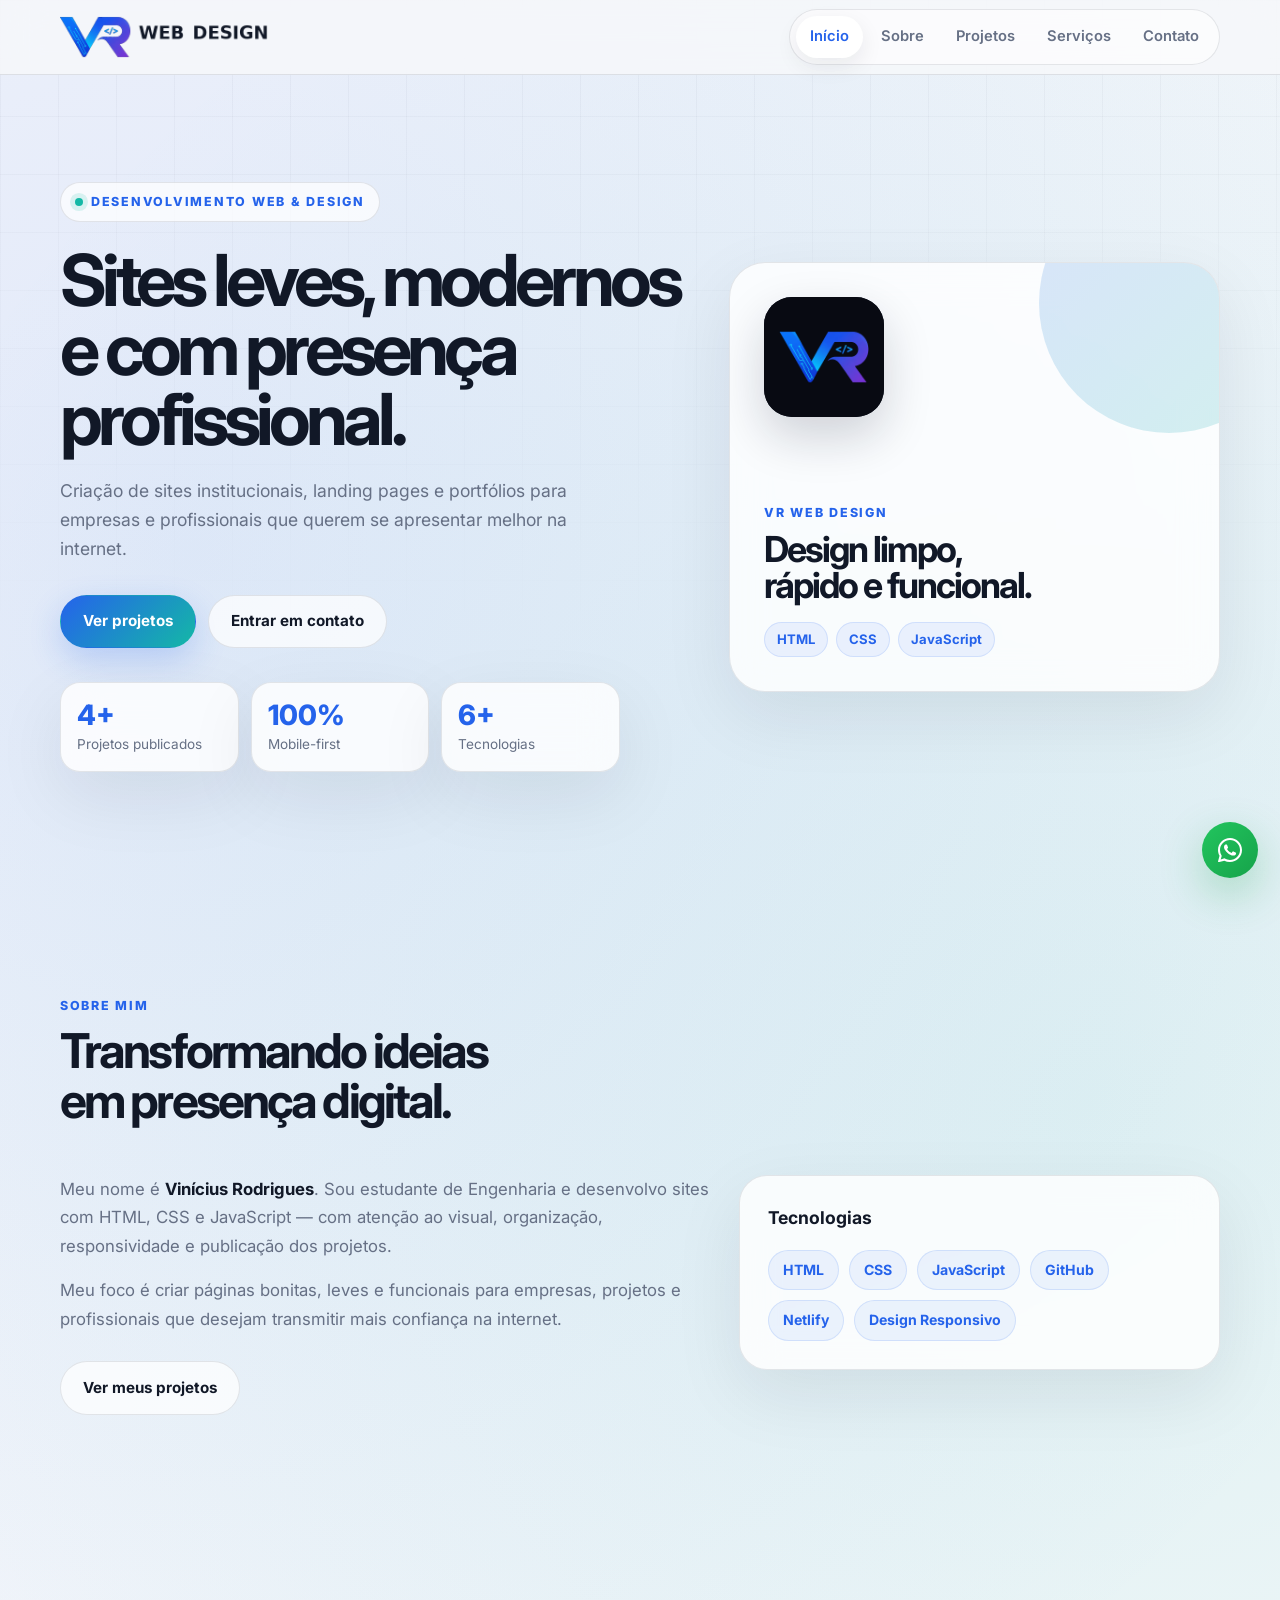
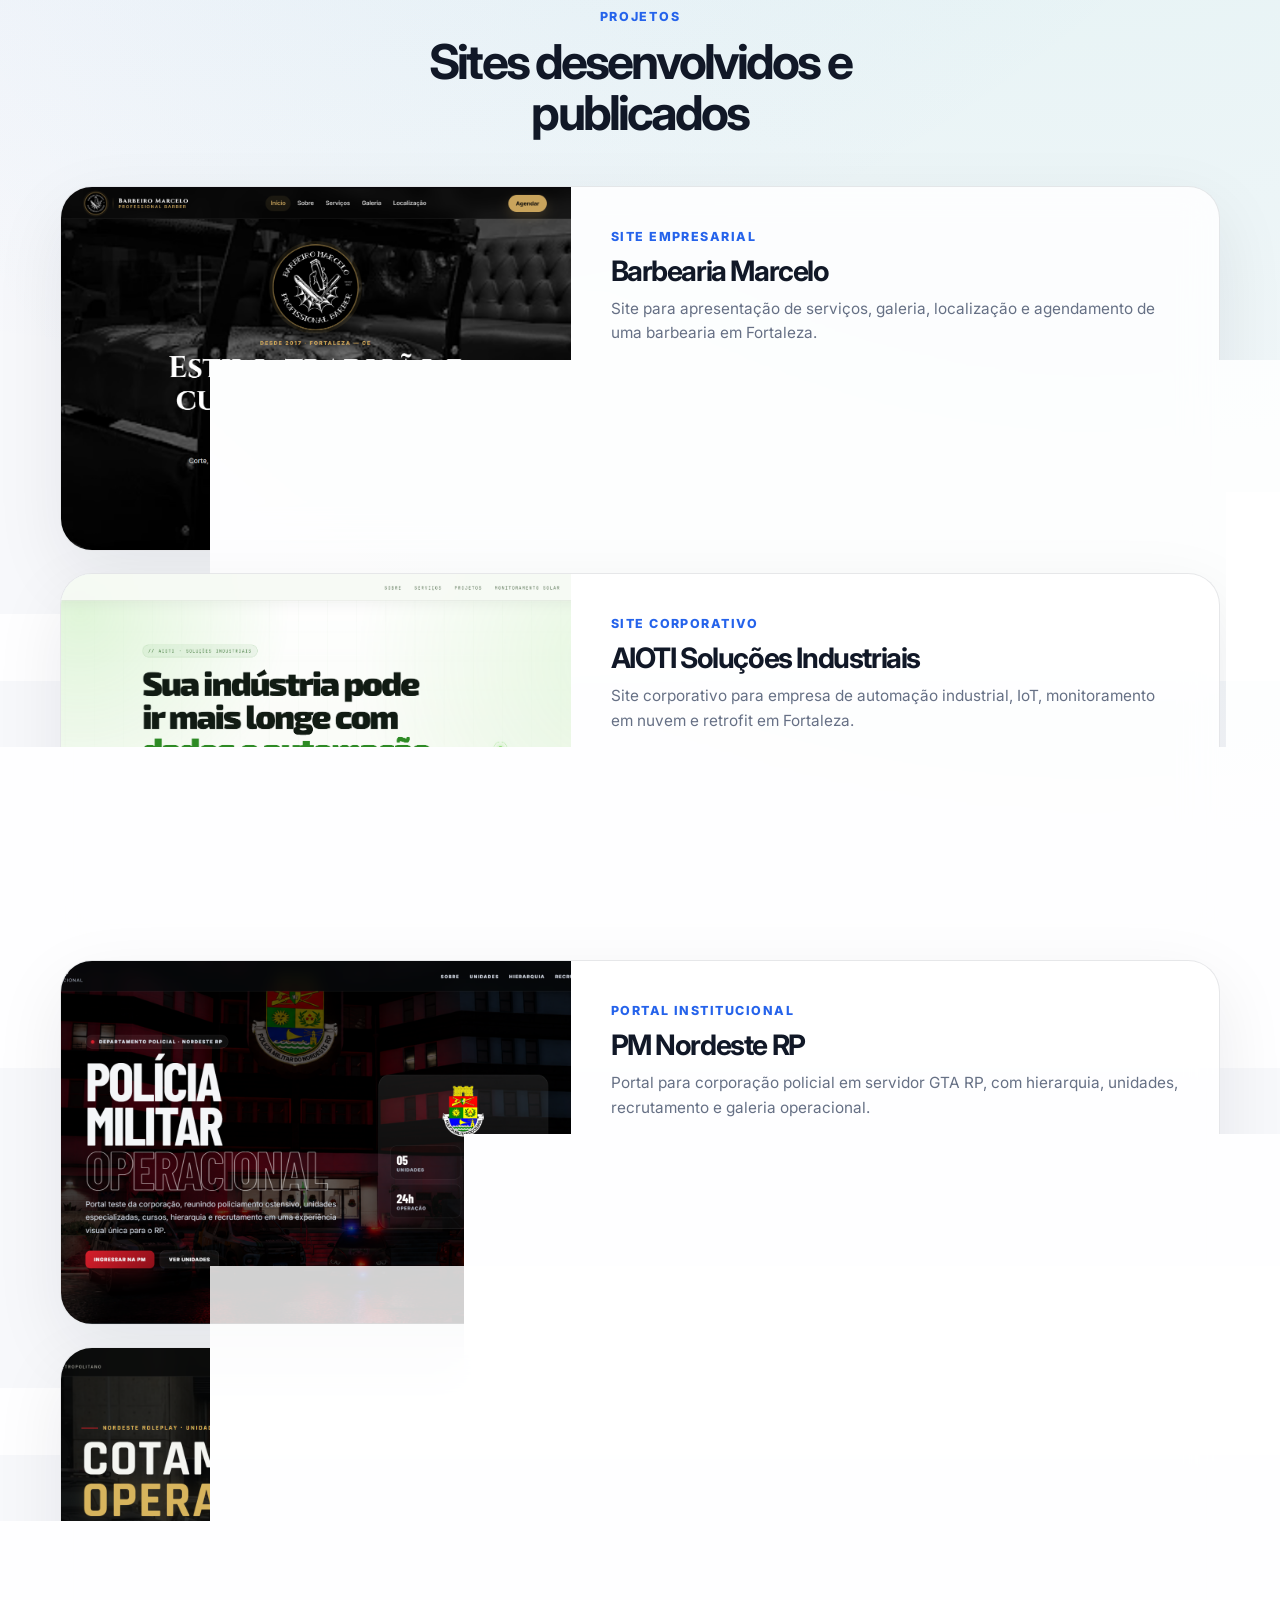
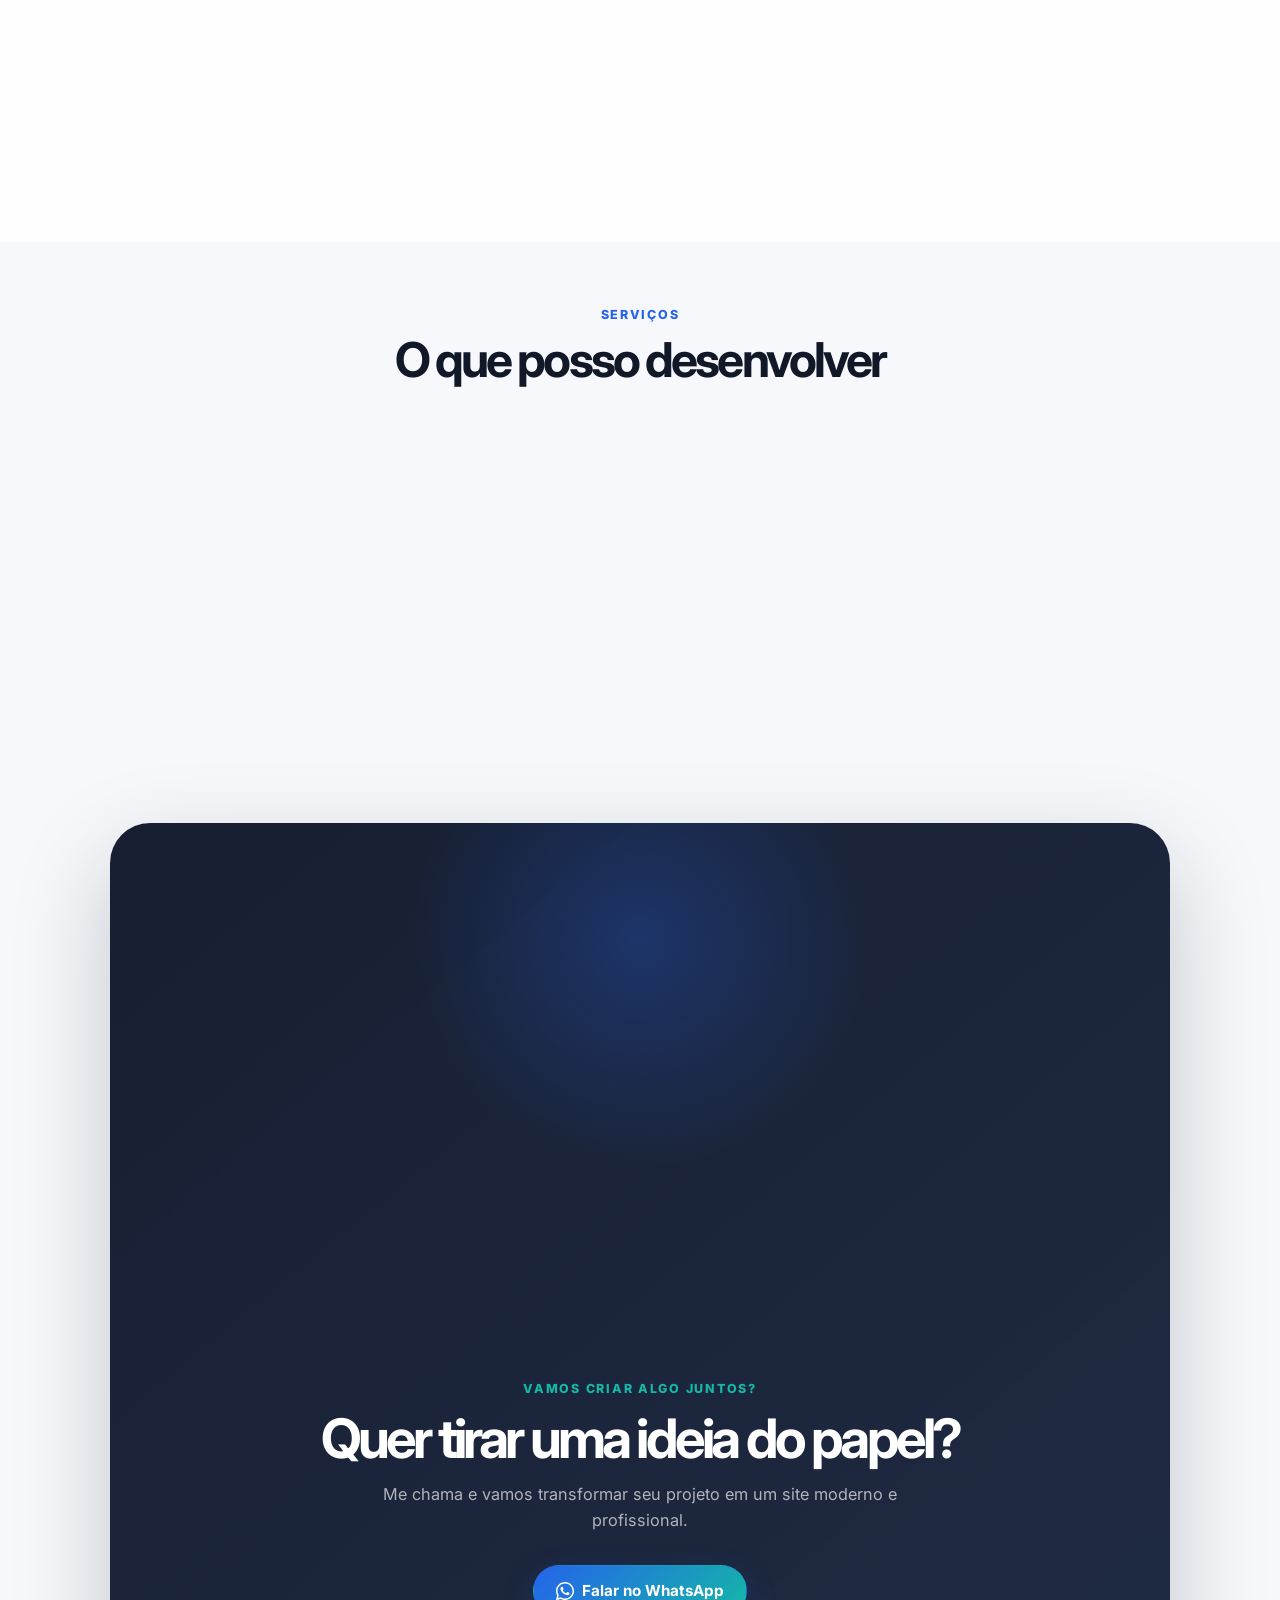
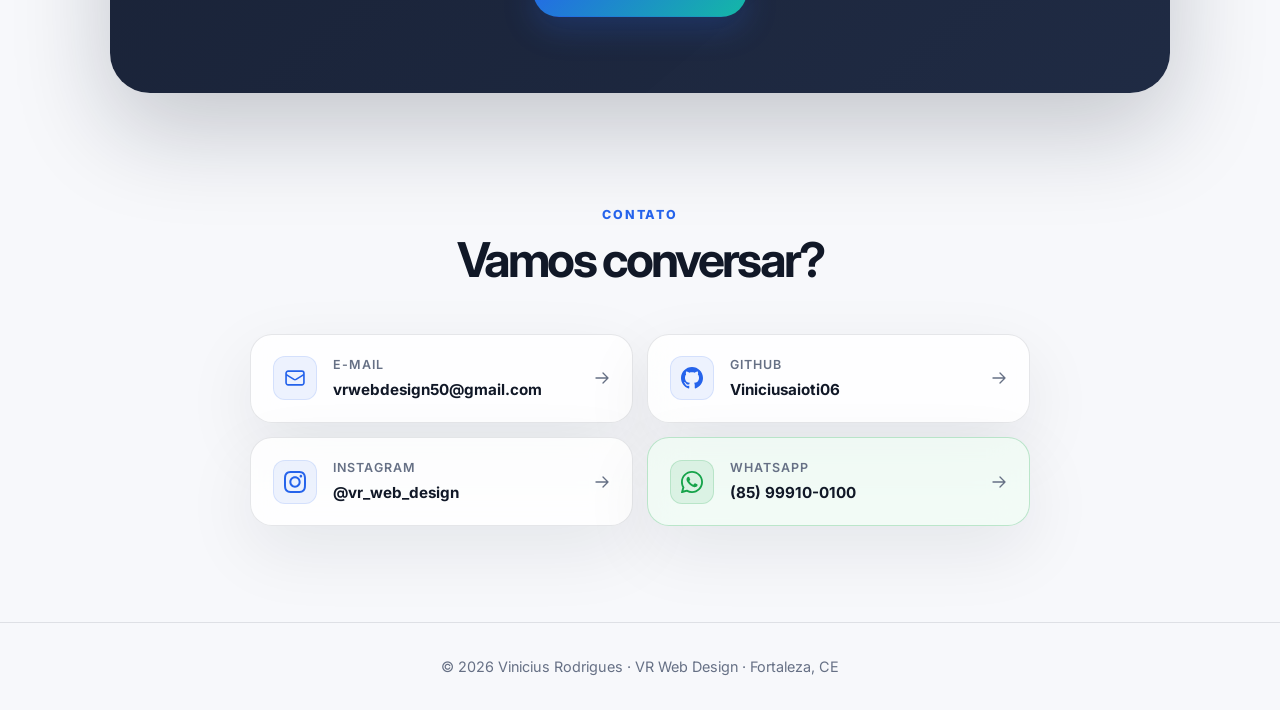
==== commit 7c722de3: "Alteração imagem barbearia" ====
--- a/index.html
+++ b/index.html
@@ -127,7 +127,7 @@
 
         <article class="project-card reveal-item" aria-label="Projeto: Barbearia Marcelo">
           <a href="https://barbeiro-marcelo.netlify.app" target="_blank" rel="noopener noreferrer" class="project-image-link" tabindex="-1" aria-hidden="true">
-            <img src="assets/imagens/barbearia.jpeg.jpeg" alt="" class="project-image" loading="lazy" width="540" height="360" />
+            <img src="assets/imagens/barbearia.png" alt="" class="project-image" loading="lazy" width="540" height="360" />
           </a>
           <div class="project-info">
             <span class="project-tag">Site Empresarial</span>
